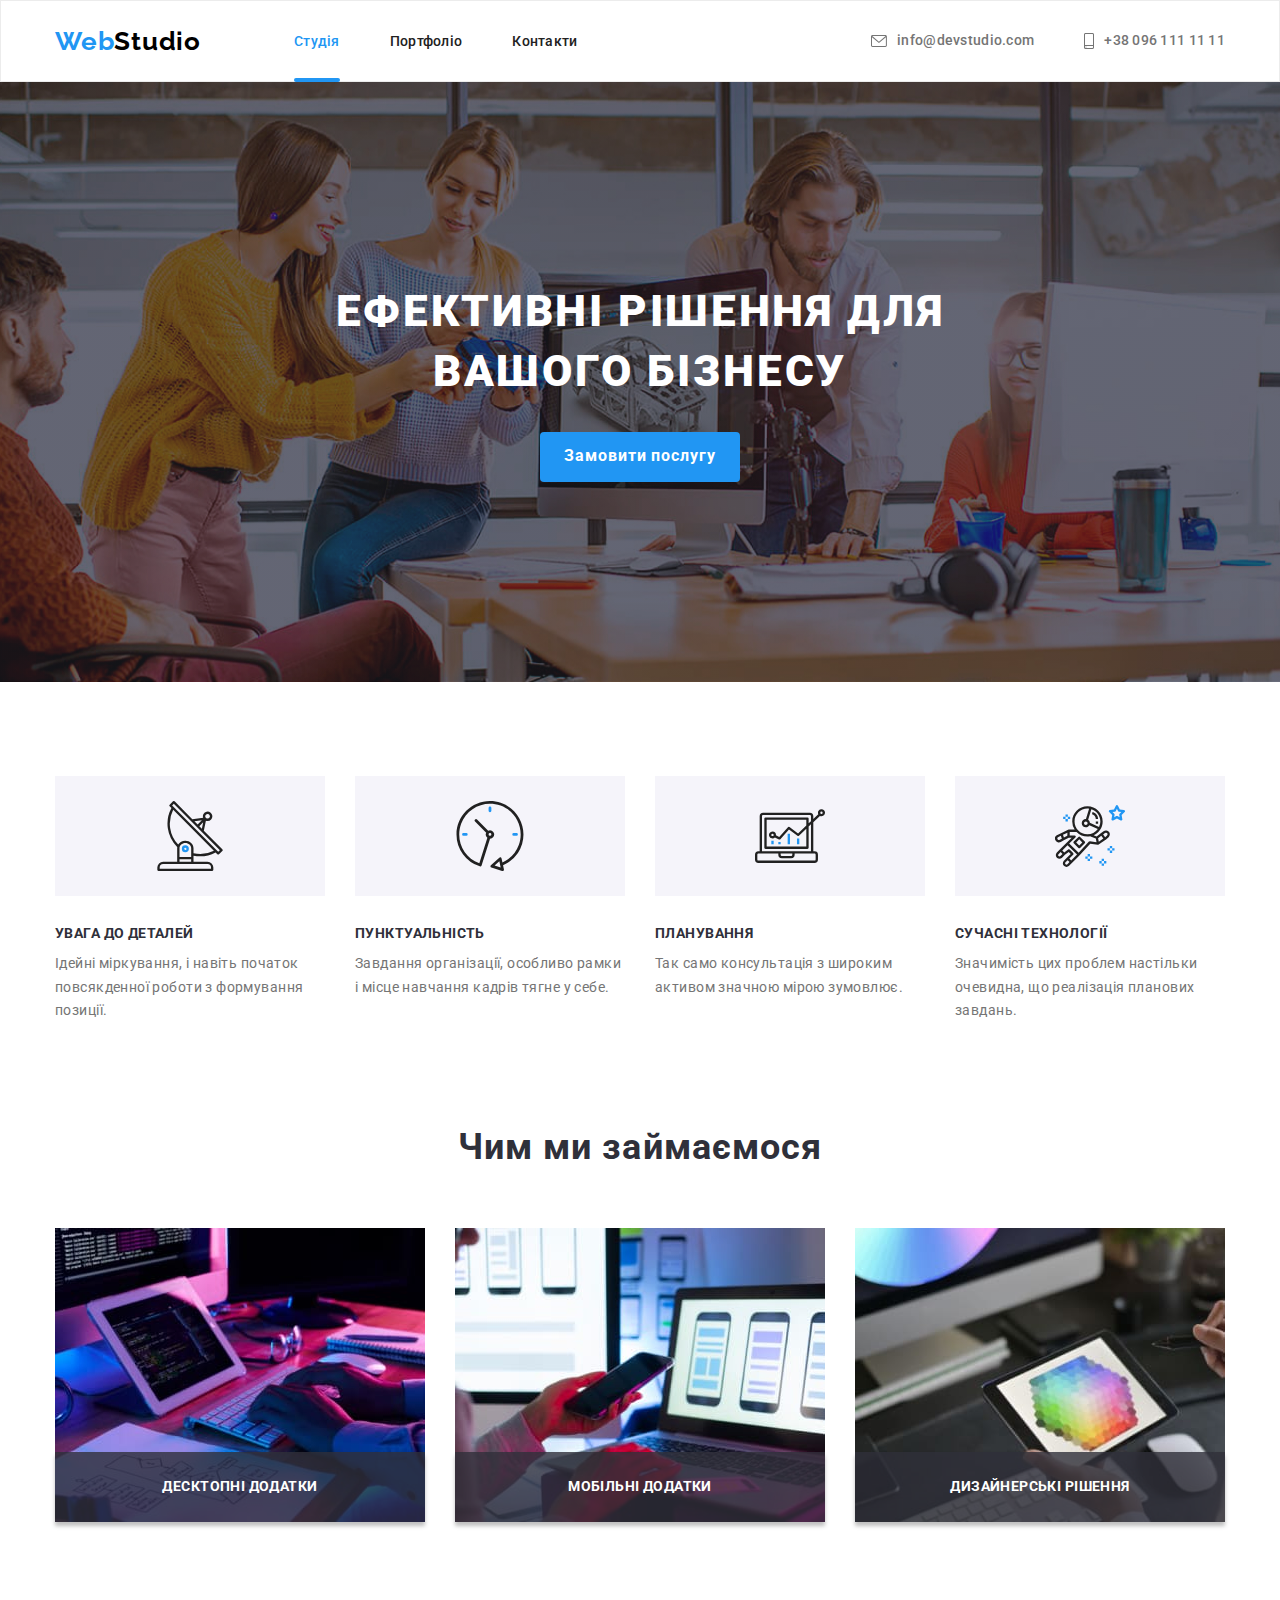
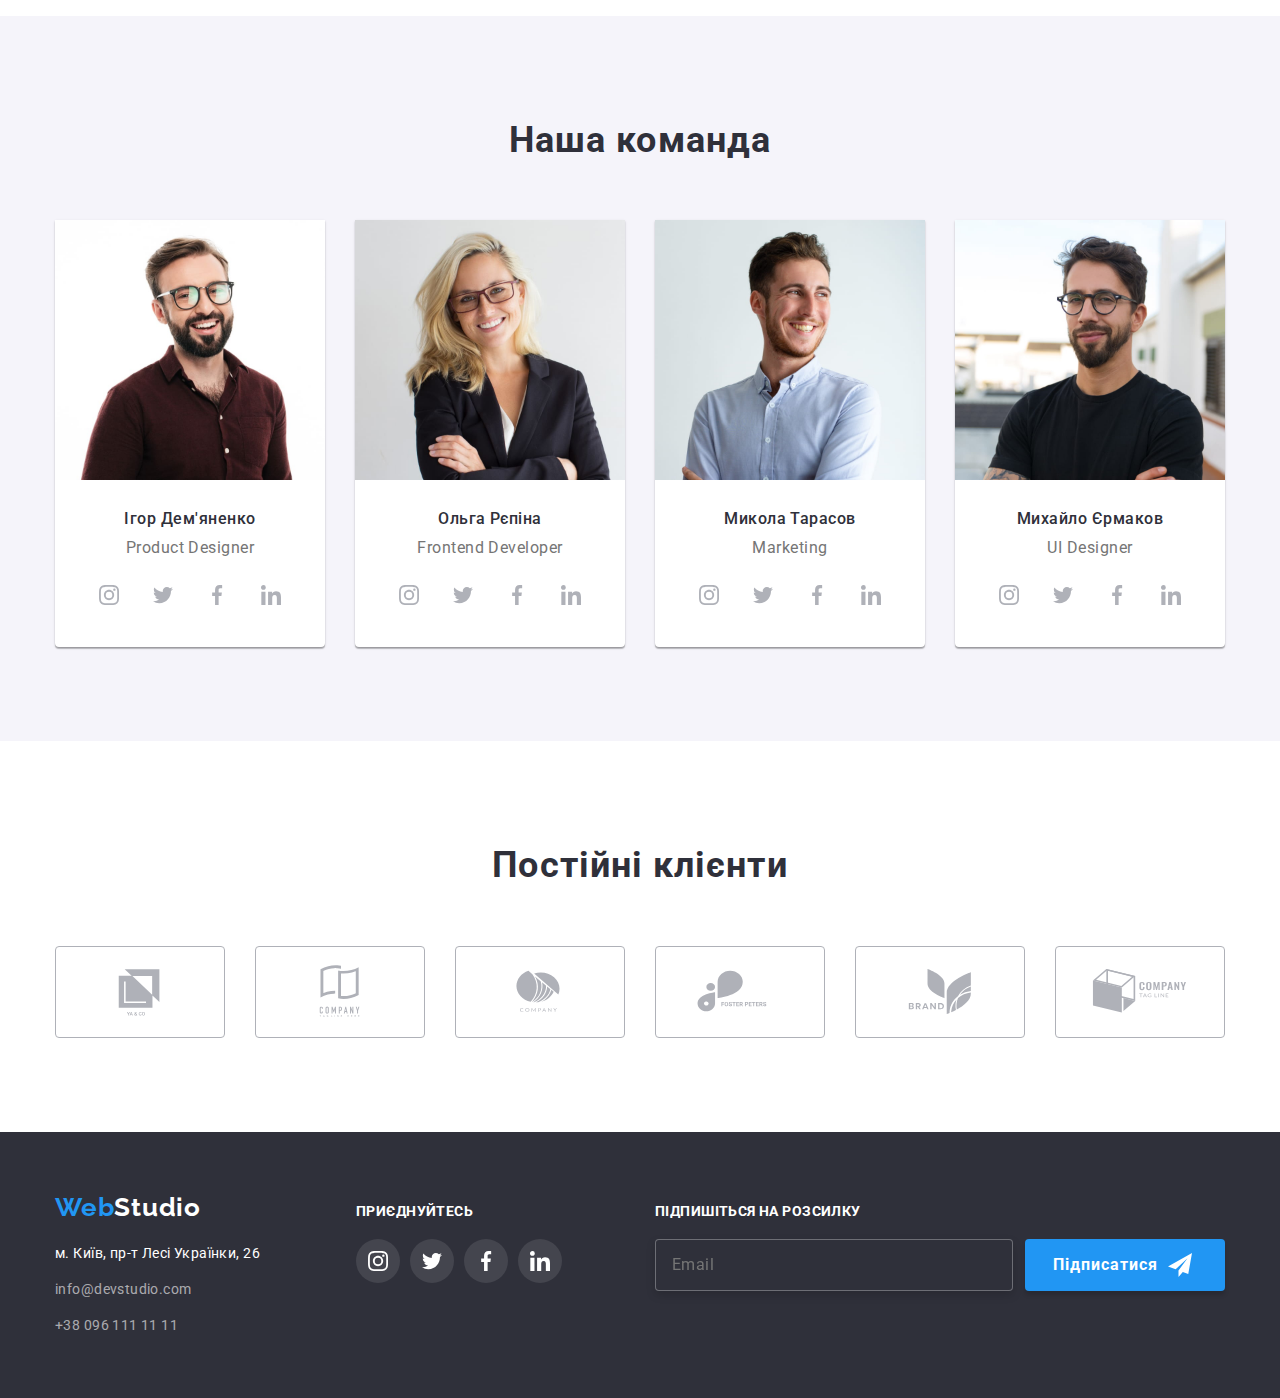
==== index.html @ 13db8cbc "Initial commit" ====
<!DOCTYPE html>
<html lang="uk">
  <head>
    <meta charset="UTF-8" />
    <meta http-equiv="X-UA-Compatible" content="IE=edge" />
    <meta name="viewport" content="width=device-width, initial-scale=1.0" />
    <title>Document</title>
    <!-- Шріфти -->

    <link
      href="https://fonts.googleapis.com/css2?family=Oleo+Script&family=Raleway:wght@700&family=Roboto:wght@400;500;700;900&display=swap"
      rel="stylesheet" />
    <link rel="preconnect" href="https://fonts.googleapis.com" />
    <link rel="preconnect" href="https://fonts.gstatic.com" crossorigin />

    <!-- Нормалізатор -->
    <link
      rel="stylesheet"
      href="https://cdnjs.cloudflare.com/ajax/libs/modern-normalize/1.1.0/modern-normalize.css" />
    <!-- Стилі CSS -->

    <link rel="stylesheet" href="./css/styles.css" />
  </head>
  <body>
    <!-- Шапка -->

    <header class="page-header">
      <!-- Навигація -->

      <div class="container">
        <div class="nav-contact">
          <nav class="site-nav">
            <a href="./index.html" class="logo">
              <span class="logo-accent">Web</span>Studio
            </a>
            <ul class="nav-links list">
              <li class="navi-links">
                <a href="./index.html" class="links current">Студія</a>
              </li>
              <li class="navi-links">
                <a href="portfolio.html" class="links">Портфоліо</a>
              </li>
              <li class="navi-links">
                <a href="./index.html" class="links">Контакти</a>
              </li>
            </ul>
          </nav>

          <!-- Контакти -->
          <ul class="contacts list">
            <li class="contacts-items">
              <a href="mailto:info@devstudio.com" class="contact-links list">
                <svg class="icon-contact" width="16" height="12">
                  <use href="./images/icons.svg#icon-envelope"></use>
                </svg>
                info@devstudio.com
              </a>
            </li>
            <li class="contacts-items">
              <a href="tel:+380961111111" class="contact-links list">
                <svg class="icon-contact" width="10" height="16">
                  <use href="./images/icons.svg#icon-smartphone"></use>
                </svg>
                +38 096 111 11 11
              </a>
            </li>
          </ul>
        </div>
      </div>
    </header>
    <main>
      <!-- Герой -->
      <section class="hero section">
        <div class="bg-image">
          <div class="container">
            <h1 class="hero-title">ЕФЕКТИВНІ РІШЕННЯ ДЛЯ ВАШОГО БІЗНЕСУ</h1>
            <button data-modal-open type="button" class="hero-btn">
              Замовити послугу
            </button>
          </div>
        </div>
      </section>
      <!-- Особливості -->
      <section class="section">
        <div class="container">
          <h2 class="visually-hidden">Особливості</h2>
          <ul class="feature list">
            <li class="features-items">
              <div class="features-container">
                <div class="icon">
                  <svg width="70" height="70" class="feature-icons">
                    <use href="./images/icons.svg#icon-antenna"></use>
                  </svg>
                </div>
                <h3 class="features-titles">УВАГА ДО ДЕТАЛЕЙ</h3>
                <p class="features-text">
                  Ідейні міркування, і навіть початок повсякденної роботи з
                  формування позиції.
                </p>
              </div>
            </li>
            <li class="features-items">
              <div class="features-container">
                <div class="icon">
                  <svg width="70" height="70" class="feature-icons">
                    <use href="./images/icons.svg#icon-clock"></use>
                  </svg>
                </div>
                <h3 class="features-titles">ПУНКТУАЛЬНІСТЬ</h3>
                <p class="features-text">
                  Завдання організації, особливо рамки і місце навчання кадрів
                  тягне у себе.
                </p>
              </div>
            </li>
            <li class="features-items">
              <div class="features-container">
                <div class="icon">
                  <svg width="70" height="70" class="feature-icons">
                    <use href="./images/icons.svg#icon-diagram"></use>
                  </svg>
                </div>
                <h3 class="features-titles">ПЛАНУВАННЯ</h3>
                <p class="features-text">
                  Так само консультація з широким активом значною мірою
                  зумовлює.
                </p>
              </div>
            </li>
            <li class="features-items">
              <div class="features-container">
                <div class="icon">
                  <svg width="70" height="70" class="feature-icons">
                    <use href="./images/icons.svg#icon-astronaut"></use>
                  </svg>
                </div>
                <h3 class="features-titles">СУЧАСНІ ТЕХНОЛОГІЇ</h3>
                <p class="features-text">
                  Значимість цих проблем настільки очевидна, що реалізація
                  планових завдань.
                </p>
              </div>
            </li>
          </ul>
        </div>
      </section>
      <!-- Чим займоемось -->
      <section class="about-us section">
        <div class="container">
          <h2 class="section-title">Чим ми займаємося</h2>
          <ul class="about-list list">
            <li>
              <div class="about-img">
                <img
                  src="./images/box1.jpg"
                  alt="Зображення процесу програмування"
                  width="370" />
                <p class="overlay-text">Десктопні додатки</p>
              </div>
            </li>
            <li>
              <div class="about-img">
                <img
                  src="./images/box2.jpg"
                  alt="Зображення процесу дизайну блоків"
                  width="370" />
                <p class="overlay-text">Мобільні додатки</p>
              </div>
            </li>
            <li>
              <div class="about-img">
                <img
                  src="./images/box3.jpg"
                  alt="Зображення процесу вибору кольору"
                  width="370" />
                <div class="overlay-text">
                  <p>Дизайнерські рішення</p>
                </div>
              </div>
            </li>
          </ul>
        </div>
      </section>
      <!-- Наша команда -->
      <section class="team section">
        <div class="container">
          <h2 class="section-title">Наша команда</h2>
          <ul class="team-list list">
            <li class="team-member">
              <img
                src="./images/img1.jpg"
                alt="Дизайнер продукта"
                width="270" />
              <div class="text">
                <h3 class="team-name">Ігор Дем'яненко</h3>
                <p lang="en" class="team-position">Product Designer</p>
                <!-- СОЦІАЛЬНІ МЕРЕЖІ  -->
                <ul class="team-social-list list">
                  <li class="team-social-item">
                    <a href="#" class="team-social-link link">
                      <svg width="20" height="20" class="team-social-icons">
                        <use href="./images/icons.svg#icon-instagram"></use>
                      </svg>
                    </a>
                  </li>
                  <li class="team-social-item">
                    <a href="#" class="team-social-link link">
                      <svg width="20" height="20" class="team-social-icons">
                        <use href="./images/icons.svg#icon-twitter"></use>
                      </svg>
                    </a>
                  </li>
                  <li class="team-social-item">
                    <a href="#" class="team-social-link link">
                      <svg width="20" height="20" class="team-social-icons">
                        <use href="./images/icons.svg#icon-facebook"></use>
                      </svg>
                    </a>
                  </li>
                  <li class="team-social-item">
                    <a href="#" class="team-social-link link">
                      <svg width="20" height="20" class="team-social-icons">
                        <use href="./images/icons.svg#icon-linkedin"></use>
                      </svg>
                    </a>
                  </li>
                </ul>
              </div>
            </li>
            <li class="team-member">
              <img
                src="./images/img2.jpg"
                alt="Фронтенд розробник"
                width="270" />
              <div class="text">
                <h3 class="team-name">Ольга Рєпіна</h3>
                <p lang="en" class="team-position">Frontend Developer</p>
                <ul class="team-social-list list">
                  <li class="team-social-item">
                    <a href="#" class="team-social-link link">
                      <svg width="20" height="20" class="team-social-icons">
                        <use href="./images/icons.svg#icon-instagram"></use>
                      </svg>
                    </a>
                  </li>
                  <li class="team-social-item">
                    <a href="#" class="team-social-link link">
                      <svg width="20" height="20" class="team-social-icons">
                        <use href="./images/icons.svg#icon-twitter"></use>
                      </svg>
                    </a>
                  </li>
                  <li class="team-social-item">
                    <a href="#" class="team-social-link link">
                      <svg width="20" height="20" class="team-social-icons">
                        <use href="./images/icons.svg#icon-facebook"></use>
                      </svg>
                    </a>
                  </li>
                  <li class="team-social-item">
                    <a href="#" class="team-social-link link">
                      <svg width="20" height="20" class="team-social-icons">
                        <use href="./images/icons.svg#icon-linkedin"></use>
                      </svg>
                    </a>
                  </li>
                </ul>
              </div>
            </li>
            <li class="team-member">
              <img src="./images/img3.jpg" alt="Маркетолог" width="270" />
              <div class="text">
                <h3 class="team-name">Микола Тарасов</h3>
                <p lang="en" class="team-position">Marketing</p>
                <ul class="team-social-list list">
                  <li class="team-social-item">
                    <a href="#" class="team-social-link link">
                      <svg width="20" height="20" class="team-social-icons">
                        <use href="./images/icons.svg#icon-instagram"></use>
                      </svg>
                    </a>
                  </li>
                  <li class="team-social-item">
                    <a href="#" class="team-social-link link">
                      <svg width="20" height="20" class="team-social-icons">
                        <use href="./images/icons.svg#icon-twitter"></use>
                      </svg>
                    </a>
                  </li>
                  <li class="team-social-item">
                    <a href="#" class="team-social-link link">
                      <svg width="20" height="20" class="team-social-icons">
                        <use href="./images/icons.svg#icon-facebook"></use>
                      </svg>
                    </a>
                  </li>
                  <li class="team-social-item">
                    <a href="#" class="team-social-link link">
                      <svg width="20" height="20" class="team-social-icons">
                        <use href="./images/icons.svg#icon-linkedin"></use>
                      </svg>
                    </a>
                  </li>
                </ul>
              </div>
            </li>
            <li class="team-member">
              <img
                src="./images/img4.jpg"
                alt="Дизайнер інтерфейсу користувача"
                width="270" />
              <div class="text">
                <h3 class="team-name">Михайло Єрмаков</h3>
                <p lang="en" class="team-position">UI Designer</p>
                <ul class="team-social-list list">
                  <li class="team-social-item">
                    <a href="#" class="team-social-link link">
                      <svg width="20" height="20" class="team-social-icons">
                        <use href="./images/icons.svg#icon-instagram"></use>
                      </svg>
                    </a>
                  </li>
                  <li class="team-social-item">
                    <a href="#" class="team-social-link link">
                      <svg width="20" height="20" class="team-social-icons">
                        <use href="./images/icons.svg#icon-twitter"></use>
                      </svg>
                    </a>
                  </li>
                  <li class="team-social-item">
                    <a href="#" class="team-social-link link">
                      <svg width="20" height="20" class="team-social-icons">
                        <use href="./images/icons.svg#icon-facebook"></use>
                      </svg>
                    </a>
                  </li>
                  <li class="team-social-item">
                    <a href="#" class="team-social-link link">
                      <svg width="20" height="20" class="team-social-icons">
                        <use href="./images/icons.svg#icon-linkedin"></use>
                      </svg>
                    </a>
                  </li>
                </ul>
              </div>
            </li>
          </ul>
        </div>
      </section>
      <section class="customers section">
        <div class="container">
          <h2 class="section-title">Постійні клієнти</h2>
          <ul class="customer-list list">
            <li class="customer-item">
              <a href="#" class="customer-link link">
                <svg width="106" height="60" class="customer-icons">
                  <use href="./images/icons.svg#icon-logo"></use>
                </svg>
              </a>
            </li>
            <li class="customer-item">
              <a href="#" class="customer-link link">
                <svg width="106" height="60" class="customer-icons">
                  <use href="./images/icons.svg#icon-logo-1"></use>
                </svg>
              </a>
            </li>
            <li class="customer-item">
              <a href="#" class="customer-link link">
                <svg width="106" height="60" class="customer-icons">
                  <use href="./images/icons.svg#icon-logo-2"></use>
                </svg>
              </a>
            </li>
            <li class="customer-item">
              <a href="#" class="customer-link link">
                <svg width="170" height="60" class="customer-icons">
                  <use href="./images/icons.svg#icon-logo-3"></use>
                </svg>
              </a>
            </li>
            <li class="customer-item">
              <a href="#" class="customer-link link">
                <svg width="106" height="60" class="customer-icons">
                  <use href="./images/icons.svg#icon-logo-4"></use>
                </svg>
              </a>
            </li>
            <li class="customer-item">
              <a href="#" class="customer-link link">
                <svg width="106" height="60" class="customer-icons">
                  <use href="./images/icons.svg#icon-logo-5"></use>
                </svg>
              </a>
            </li>
          </ul>
        </div>
      </section>
    </main>
    <!-- Адреса -->
    <footer class="footer">
      <div class="container footer-all">
        <div class="footer-logo-address">
          <a href="./index.html" class="footer-logo"
            ><span class="footer-logo-accent">Web</span>Studio</a
          >
          <address class="footer-adr">
            <ul class="footer-contacts list">
              <li class="contact">
                <a href="https://goo.gl/maps/tn2TmSSjCfkxeCu89" class="address"
                  >м. Київ, пр-т Лесі Українки, 26</a
                >
              </li>
              <li class="contact">
                <a href="mailto:info@devstudio.com" class="contact-links"
                  >info@devstudio.com</a
                >
              </li>
              <li class="contact">
                <a href="tel:+380961111111" class="contact-links"
                  >+38 096 111 11 11</a
                >
              </li>
            </ul>
          </address>
        </div>
        <div class="social-links">
          <h2 class="social-title">ПРИЄДНУЙТЕСЬ</h2>
          <ul class="footer-social-list list">
            <li class="footer-social-item">
              <a href="#" class="footer-social-link link">
                <svg width="20" height="20" class="footer-social-icons">
                  <use href="./images/icons.svg#icon-instagram"></use>
                </svg>
              </a>
            </li>
            <li class="footer-social-item">
              <a href="#" class="footer-social-link link">
                <svg width="20" height="20" class="footer-social-icons">
                  <use href="./images/icons.svg#icon-twitter"></use>
                </svg>
              </a>
            </li>
            <li class="footer-social-item">
              <a href="#" class="footer-social-link link">
                <svg width="20" height="20" class="footer-social-icons">
                  <use href="./images/icons.svg#icon-facebook"></use>
                </svg>
              </a>
            </li>
            <li class="footer-social-item">
              <a href="#" class="footer-social-link link">
                <svg width="20" height="20" class="footer-social-icons">
                  <use href="./images/icons.svg#icon-linkedin"></use>
                </svg>
              </a>
            </li>
          </ul>
        </div>
        <!-- FOOTER-FORM -->
        <div class="footer-form">
          <form class="form-field" name="subscription-form">
            <div class="form">
              <label for="email" class="label">Підпишіться на розсилку</label>
              <div class="input-and-btn">
                <input
                  class="form-input"
                  type="email"
                  id="email"
                  placeholder="Email" />
                <button type="submit" class="subscribe-btn">
                  Підписатися
                  <svg width="24" height="24" class="icon-send">
                    <use href="./images/icons.svg#icon-send"></use>
                  </svg>
                </button>
              </div>
            </div>
          </form>
        </div>
      </div>
    </footer>
    <div class="backdrop is-hidden" data-modal>
      <div class="modal">
        <button data-modal-close type="button" class="modal-close">
          <svg width="18" height="18" class="svg-close">
            <use href="./images/icons.svg#icon-close-black-18dp"></use>
          </svg>
        </button>
        <h1 class="modal-title">Залиште свої дані, ми вам передзвонимо</h1>
        <form class="modal-form">
          <div class="modal-items">
            <label class="form-label"
              >Ім'я
              <div class="modal-icon">
                <input class="modal-form-input" type="name" name="name" />
                <svg width="18" height="18" class="svg-form">
                  <use href="./images/icons.svg#icon-person-black"></use>
                </svg>
              </div>
            </label>
          </div>
          <div class="modal-items">
            <label class="form-label"
              >Телефон
              <div class="modal-icon">
                <input class="modal-form-input" type="tel" name="tel" />
                <svg width="18" height="18" class="svg-form">
                  <use href="./images/icons.svg#icon-phone-black"></use>
                </svg>
              </div>
            </label>
          </div>
          <div class="modal-items">
            <label class="form-label"
              >Пошта
              <div class="modal-icon">
                <input class="modal-form-input" type="email" name="email" />
                <svg width="18" height="18" class="svg-form">
                  <use href="./images/icons.svg#icon-email-black"></use>
                </svg>
              </div>
            </label>
          </div>
          <div class="modal-feedback">
            <label for="comment" class="form-label">Коментар</label>
            <textarea
              name="comment"
              id="comment"
              placeholder="Введіть текст"></textarea>
          </div>
          <div class="policy">
            <input
              class="policy-checkbox visually-hidden"
              type="checkbox"
              name="policy"
              value="policy"
              id="policy" />
            <label class="policy-label" for="policy">
              Погоджуюся з розсилкою та приймаю
              <a class="policy-link" href="#">Умови договору</a></label
            >
          </div>
          <button class="modal-send-btn" type="submit">Відправити</button>
        </form>
      </div>
    </div>
    <script src="./js/modal.js"></script>
  </body>
</html>
---- css/styles.css ----
/*________TEXT COLORES________ */

/* primary-text-color #757575 grey + contacts */
/* secondary-text-color #212121 black */
/* third-text-color #FFFFFF white + adress rgba 0.6*/
/* accent-text-color #2196F3 blue */

/* ________BACKGROUND COLORS________ */
/* primary-bg-color #FFFFFF white */
/* secondary-bg-color #2F303A darck grey*/
/* third-bg-color #F5F4FA ash*/
/* forth-bg-color #f5f5f5 */

/* ________START________ */

:root {
  --logo: #000000;
  --btn-hover: #188ce8;
  --primary-text-color: #757575;
  --secondary-text-color: #212121;
  --third-text-color: #ffffff;
  --accent-text-color: #2196f3;
  --primary-bg-color: #ffffff;
  --secondary-bg-color: #2f303a;
  --third-bg-color: #f5f4fa;
  --forth-bg-color: #f5f5f5;
  --icons: #afb1b8;
  --transition1: color 250ms cubic-bezier(0.4, 0, 0.2, 1);
  --transition2: background-color 250ms cubic-bezier(0.4, 0, 0.2, 1);
}
p,
h1,
h2,
h3,
h4,
h5,
h6 {
  margin: 0px;
}

ul {
  margin: 0px;
  padding-left: 0px;
}

body {
  font-family: "Roboto", sans-serif;
  background-color: var(--primary-bg-color);
  color: var(--secondary-bg-color);
  font-size: 14px;
}

.section {
  padding: 94px 0px;
}
.section:last-child {
  padding: 94px 0px;
}

.container {
  width: 1200px;
  padding: 0 15px;
  margin: 0 auto;
  /* background: teal;
  border: 1px solid red; */
}

/*________UTILITIES CLASSES________ */

.list {
  list-style: none;
  text-decoration: none;
  padding: 0px;
  margin: 0px;
}

img {
  display: block;
  max-width: 100%;
  height: auto;
}

h1,
h2,
h3,
h4,
h5,
h6,
p {
  margin: 0px;
}
ul,
ol {
  padding-left: 0px;
  margin: 0px;
}
/* ________ШАПКА________*/

.page-header {
  border: 1px solid #ececec;
}

.nav-contact {
  display: flex;
}
/*________НАВІГАЦІЯ________*/

.site-nav {
  display: flex;
  align-items: center;
  margin-right: auto;
}

.logo {
  margin-right: 93px;
  text-decoration: none;
  font-family: "Raleway";
  font-weight: 700;
  font-size: 26px;
  line-height: 1.19;
  letter-spacing: 0.03em;
  color: var(--logo);
}
.logo-accent {
  font-family: "Raleway" sans-serif;
  font-weight: 700;
  font-size: 26px;
  line-height: 1.19;
  letter-spacing: 0.03em;
  color: var(--accent-text-color);
}

.nav-links .links {
  text-decoration: none;
  font-weight: 500;
  line-height: 1.14;
  letter-spacing: 0.02em;
  color: var(--secondary-text-color);
  transition-property: color;
  transition-duration: 250ms;
  transition-timing-function: cubic-bezier(0.4, 0, 0.2, 1);
}
.nav-links {
  display: flex;
  align-items: center;
  gap: 50px;
}
.nav-links .links:hover,
.nav-links .links:focus {
  color: var(--accent-text-color);
}

.nav-links:last-child {
  margin-right: auto;
}
.nav-links .current {
  color: var(--accent-text-color);
}
.links {
  display: inline-block;
  position: relative;
  opacity: 1;
}
.links::after {
  content: "";
  position: absolute;

  left: 0px;
  bottom: -33px;
  width: 100%;
  height: 4px;
  border-radius: 2px;
  background-color: var(--accent-text-color);
  opacity: 0;
  transition: opacity 250ms;
}

.links:hover::after,
.links:focus::after {
  content: "";
  position: absolute;

  left: 0px;
  bottom: -33px;
  width: 100%;
  height: 4px;
  border-radius: 2px;
  background-color: var(--accent-text-color);
  opacity: 1;
}

.current::after {
  content: "";
  position: absolute;

  left: 0px;
  bottom: -33px;
  width: 100%;
  height: 4px;
  border-radius: 2px;
  background-color: var(--accent-text-color);
  opacity: 1;
}
/* ________КОНТАКТИ________*/

.contacts .contact-links {
  color: var(--primary-text-color);
  font-weight: 500;
  line-height: 1.14;
  letter-spacing: 0.02em;
}

.contact-links {
  display: flex;
  align-items: center;
  transition-property: color;
  transition-duration: 250ms;
  transition-timing-function: cubic-bezier(0.4, 0, 0.2, 1);
}

.icon-contact {
  margin-right: 10px;
  fill: currentColor;
  transition-property: fill;
  transition-duration: 250ms;
  transition-timing-function: cubic-bezier(0.4, 0, 0.2, 1);
}
.contacts .contact-links:hover {
  color: var(--accent-text-color);
}
.contact-links:hover .icon-contact {
  fill: var(--accent-text-color);
}
.contacts {
  display: flex;
  align-items: center;
}

.contacts-items {
  padding: 32px 0;
  margin-right: 50px;
}

.contacts-items:last-child {
  margin-right: 0px;
}

/* ________ГЕРОЙ________*/

.hero {
  padding-top: 200px;
  padding-bottom: 200px;
  margin: 0 auto;
  text-align: center;
  background-color: var(--secondary-bg-color);
  background-image: linear-gradient(
      rgba(47, 48, 58, 0.4),
      rgba(47, 48, 58, 0.4)
    ),
    url(../images/hero-img.jpg);
  background-repeat: no-repeat;
  background-size: cover;
  background-position: center;
  max-width: 1600px;
}

.hero-title {
  margin-bottom: 30px;
  margin-left: auto;
  margin-right: auto;
  width: 696px;
  white-space: normal;
  font-weight: 900;
  font-size: 44px;
  line-height: 1.36;
  text-align: center;
  letter-spacing: 0.06em;
  text-transform: uppercase;

  color: var(--third-text-color);
}
.hero-btn {
  border-radius: 4px;
  padding: 10px 24px;
  display: inline-block;
  min-width: 200px;
  min-height: 50px;
  text-align: center;

  background-color: var(--accent-text-color);
  color: var(--third-text-color);
  font-family: inherit;
  font-weight: 700;
  font-size: 16px;
  letter-spacing: 0.06em;
  border: none;
  cursor: pointer;

  transition-property: background-color;
  transition-duration: 250ms;
  transition-timing-function: cubic-bezier(0.4, 0, 0.2, 1);
}
.hero-btn:hover,
.hero-btn:focus {
  background-color: var(--btn-hover);
}

/* ________ОСОБЛИВОСТІ________*/

.feature {
  display: flex;
}

.features-items {
  margin-right: 30px;
  width: 270px;
}
.features-items:last-child {
  margin-right: 0px;
}
.features-container {
}
.icon {
  display: flex;
  justify-content: center;
  align-items: center;
  padding: 25px 100px;
  background-color: var(--third-bg-color);
  margin-bottom: 30px;
}
.feature-icons {
}

.features-titles {
  margin-bottom: 10px;
  font-size: 14px;
  line-height: 1.14;
  letter-spacing: 0.03em;
  text-transform: uppercase;
}
.features-text {
  line-height: 1.71;
  letter-spacing: 0.03em;
  color: var(--primary-text-color);
}

/* ________ЧИМ ЗАЙМАЄМОСЬ________*/

.about-us {
  padding-top: 0px;
}
.about-list {
  display: flex;
  gap: 30px;
}
.about-img {
  position: relative;
  width: 370px;
}

.overlay-text {
  position: absolute;
  bottom: 0;
  left: 0;
  width: 100%;
  padding-top: 27px;
  padding-bottom: 27px;
  background: rgba(47, 48, 58, 0.8);
  box-shadow: 0px 4px 4px rgba(0, 0, 0, 0.25);

  font-weight: 700;
  font-size: 14px;
  line-height: 1.14;
  text-align: center;
  letter-spacing: 0.03em;
  text-transform: uppercase;
  color: var(--third-text-color);
}

/* title */
.section-title {
  margin-bottom: 50px;
  font-size: 36px;
  line-height: 1.67;
  text-align: center;
  letter-spacing: 0.03em;
}

/* ________НАША КОМАНДА________*/

.team {
  background-color: var(--third-bg-color);
}

.team-list {
  display: flex;
  gap: 30px;
}
.team-member {
  text-align: center;
  background-color: var(--primary-bg-color);
  box-shadow: 0px 1px 3px rgba(0, 0, 0, 0.12), 0px 1px 1px rgba(0, 0, 0, 0.14),
    0px 2px 1px rgba(0, 0, 0, 0.2);
  border-radius: 0px 0px 4px 4px;
}

.text {
  padding: 30px 0;
}

.team-name {
  margin-bottom: 10px;
  font-weight: 500;
  font-size: 16px;
  line-height: 1.18;
  letter-spacing: 0.03em;
}

.team-position {
  font-size: 16px;
  line-height: 1.18;
  letter-spacing: 0.03em;
  margin-bottom: 16px;

  color: var(--primary-text-color);
}
/* ______СОЦІАЛЬНІ МЕРЕЖІ______ */
.team-social-list {
  display: flex;
  justify-content: center;
  align-items: center;
}

.team-social-item {
  width: 44px;
  height: 44px;
}
.team-social-item:not(:last-child) {
  margin-right: 10px;
}

.team-social-link {
  width: 100%;
  height: 100%;
  display: flex;
  background-color: var(--primary-bg-color);
  border-radius: 50%;
  justify-content: center;
  align-items: center;
  transition-property: background-color;
  transition-duration: 250ms;
  transition-timing-function: cubic-bezier(0.4, 0, 0.2, 1);
}

.team-social-link:hover .team-social-icons,
.team-social-link:focus .team-social-icons {
  fill: var(--third-text-color);
}
.team-social-link:hover,
.team-social-link:focus {
  background-color: var(--accent-text-color);
}
.team-social-icons {
  fill: var(--icons);
  transition-property: fill;
  transition-duration: 250ms;
  transition-timing-function: cubic-bezier(0.4, 0, 0.2, 1);
}

/*________ПОСТІЙНІ КЛІЄНТИ________*/

.customer-list {
  display: flex;
  justify-content: center;
  align-items: center;
}

.customer-item {
  width: 170px;
  height: 92px;
}

.customer-item:not(:last-child) {
  margin-right: 30px;
}

.customer-link {
  width: 100%;
  height: 100%;
  display: flex;
  justify-content: center;
  align-items: center;
  border: 1px solid #afb1b8;
  border-radius: 4px;
  transition-property: border-color;
  transition-duration: 250ms;
  transition-timing-function: cubic-bezier(0.4, 0, 0.2, 1);
}

.customer-link:hover .customer-icons,
.customer-link:focus .customer-icons {
  fill: var(--accent-text-color);
}
.customer-link:hover,
.customer-link:focus {
  border-color: var(--accent-text-color);
}

.customer-icons {
  fill: var(--icons);
  transition-property: fill;
  transition-duration: 250ms;
  transition-timing-function: cubic-bezier(0.4, 0, 0.2, 1);
}

/*________АДРЕСА________*/

.footer {
  padding: 60px 0;
  background-color: var(--secondary-bg-color);
}
.footer-logo {
  display: inline-block;
  margin-bottom: 20px;
  text-decoration: none;
  font-family: "Raleway";
  font-weight: 700;
  font-size: 26px;
  line-height: 1.19;
  letter-spacing: 0.03em;
  color: var(--third-text-color);
}
.footer-logo-accent {
  font-family: "Raleway";
  font-weight: 700;
  font-size: 26px;
  line-height: 1.19;
  letter-spacing: 0.03em;
  color: var(--accent-text-color);
}
.footer-adr {
  font-style: normal;
}
.footer-contacts {
  margin-bottom: 12px;
}
.footer-contacts:last-child {
  margin-bottom: 0;
}
.address {
  display: block;
  text-decoration: none;
  font-size: 14px;
  line-height: 1.71;
  letter-spacing: 0.03em;
  color: var(--third-text-color);
}
.contact {
  display: block;
  margin-bottom: 12px;
}

.contact:last-child {
  margin-bottom: 0;
}

.contact-links {
  line-height: 1.71;
  letter-spacing: 0.03em;
  color: rgba(255, 255, 255, 0.6);
  text-decoration: none;
}
.contact-links:hover,
.contact-links:focus {
  color: var(--accent-text-color);
}
.contact-links {
  display: flex;
}

/* ---DIVS---- */
.footer-all {
  display: flex;
  align-items: baseline;
}
.footer-logo-address {
  min-width: 231px;
  margin-right: 70px;
}

.social-links {
  margin-right: 93px;
}

.social-title {
  font-family: "Roboto";
  font-style: normal;
  font-weight: 700;
  font-size: 14px;
  line-height: 1.14;
  letter-spacing: 0.03em;
  text-transform: uppercase;
  margin-bottom: 20px;
  color: var(--third-text-color);
}

.footer-social-list {
  display: flex;
  justify-content: center;
  align-items: center;
}

.footer-social-item {
  width: 44px;
  height: 44px;
}
.footer-social-item:not(:last-child) {
  margin-right: 10px;
}

.footer-social-link {
  width: 100%;
  height: 100%;
  display: flex;
  justify-content: center;
  align-items: center;
  background-color: #ffffff1a;
  border-radius: 50%;
  transition-property: background-color;
  transition-duration: 250ms;
  transition-timing-function: cubic-bezier(0.4, 0, 0.2, 1);
}

.footer-social-link:hover .footer-social-icons,
.footer-social-link:focus .footer-social-icons {
  fill: var(--third-text-color);
}
.footer-social-link:hover,
.footer-social-link:focus {
  background-color: var(--accent-text-color);
}
.footer-social-icons {
  fill: var(--third-text-color);
  transition-property: fill;
  transition-duration: 250ms;
  transition-timing-function: cubic-bezier(0.4, 0, 0.2, 1);
}
/*________ФІЛЬТР________*/

.filtr {
  justify-content: center;
  display: flex;
  gap: 8px;
  margin-bottom: 50px;
}
.filtr-btn {
  padding: 6px 22px;
  border-radius: 4px;

  font-family: inherit;
  font-weight: 500;
  font-size: 16px;
  line-height: 1.62;
  letter-spacing: 0.03em;
  color: var(--secondary-text-color);
  border: transparent;
  cursor: pointer;

  transition-property: color, background-color, box-shadow;
  transition-duration: 250ms;
  transition-timing-function: cubic-bezier(0.4, 0, 0.2, 1);
}
.filtr-btn:hover,
.filtr-btn:focus {
  background-color: var(--accent-text-color);
  color: var(--third-text-color);
  box-shadow: 0px 3px 1px rgba(0, 0, 0, 0.1), 0px 1px 2px rgba(0, 0, 0, 0.08),
    0px 2px 2px rgba(0, 0, 0, 0.12);
}

/*________СПИСОК САЙТІВ ФІЛЬТР________*/

.list-items {
  display: flex;
  flex-wrap: wrap;
  gap: 30px;
}

.website-item {
  max-width: 370px;
  width: calc((100%-60px) / 3);
  background: #ffffff;
  border: 1px solid #eeeeee;
}

.website-item:hover .overlay-filtr-text {
  transform: translateY(0);
}
.link-hover {
  display: inline-block;

  transition-property: box-shadow;
  transition-duration: 250ms;
  transition-timing-function: cubic-bezier(0.4, 0, 0.2, 1);
}
.link-hover:hover {
  box-shadow: 0px 1px 1px rgba(0, 0, 0, 0.12), 0px 4px 4px rgba(0, 0, 0, 0.06),
    1px 4px 6px rgba(0, 0, 0, 0.16);
}

.overlay-filtr {
  position: relative;
  overflow: hidden;
}
.overlay-filtr-text {
  position: absolute;
  padding: 63px 24px;
  height: 100%;
  top: 0;
  font-family: "Roboto";
  font-style: normal;
  font-weight: 400;
  font-size: 18px;
  line-height: 1.56;
  letter-spacing: 0.03em;

  color: var(--third-text-color);
  background-color: #2196f3e5;
  transform: translateY(100%);

  transition-property: transform;
  transition-duration: 250ms;
  transition-timing-function: cubic-bezier(0.4, 0, 0.2, 1);
}

.website-text {
  padding: 20px 24px;
}

.link {
  text-decoration: none;
}

/* items-title */
.project-title {
  margin-bottom: 4px;

  font-size: 18px;
  line-height: 2;
  letter-spacing: 0.06em;
  color: var(--secondary-text-color);
}
/* items-text */
.project-text {
  font-size: 16px;
  line-height: 1.9;
  letter-spacing: 0.03em;
  color: var(--primary-text-color);
}

.visually-hidden {
  position: absolute;
  width: 1px;
  height: 1px;
  margin: -1px;
  border: 0;
  padding: 0;

  white-space: nowrap;
  clip-path: inset(100%);
  clip: rect(0 0 0 0);
  overflow: hidden;
}
/* _________MODAL________ */
.backdrop {
  position: fixed;
  top: 50%;
  left: 50%;
  transform: translate(-50%, -50%);
  width: 100%;
  height: 100%;
  background: rgba(0, 0, 0, 0.2);
  opacity: 1;
  transition: opacity 300ms linear, visibility 300ms linear;
}

.modal {
  position: absolute;
  width: 528px;
  height: 581px;
  top: 50%;
  left: 50%;
  padding: 40px;
  transform: translate(-50%, -50%);
  background-color: #ffffff;
  box-shadow: 0px 1px 3px rgba(0, 0, 0, 0.12), 0px 1px 1px rgba(0, 0, 0, 0.14),
    0px 2px 1px rgba(0, 0, 0, 0.2);
  border-radius: 4px;
  opacity: 1;
  transition: transform 700ms linear;
}

.backdrop.is-hidden .modal {
  visibility: hidden;
  opacity: 0;
  pointer-events: none;
  transform: translate(-50%, -50%);
}
.modal-close {
  position: absolute;
  top: 8px;
  right: 8px;
  width: 30px;
  height: 30px;
  display: flex;
  justify-content: center;
  align-items: center;
  background-color: transparent;
  background: #ffffff;
  border: 1px solid rgba(0, 0, 0, 0.1);
  border-radius: 50%;
  cursor: pointer;
  transition: box-shadow 250ms cubic-bezier(0.4, 0, 0.2, 1);
}
.svg-close {
  transition: fill 250ms cubic-bezier(0.4, 0, 0.2, 1);
}
.modal-close:focus .svg-close,
.modal-close:hover .svg-close {
  fill: var(--accent-text-color);
}
.is-hidden {
  visibility: hidden;
  opacity: 0;
  pointer-events: none;
}

.modal-title {
  margin-bottom: 12px;
  font-weight: 700;
  font-size: 20px;
  line-height: 23px;
  text-align: center;
  letter-spacing: 0.03em;

  color: #212121;
}
.modal-form {
}

.modal-items {
  margin-bottom: 10px;
}
.form-label {
  display: flex;
  flex-direction: column;
  font-weight: 400;
  font-size: 12px;
  line-height: 14px;
  letter-spacing: 0.01em;

  color: #757575;
}
.modal-icon {
  position: relative;
}
.modal-form-input {
  width: 100%;
  height: 40px;
  padding-top: 12px;
  padding-bottom: 12px;
  padding-left: 42px;
  margin-top: 4px;
  border: 1px solid rgba(33, 33, 33, 0.2);
  border-radius: 4px;
  cursor: pointer;
  transition: border-color 250ms cubic-bezier(0.4, 0, 0.2, 1);
}

.modal-form-input:focus,
.modal-form-input:hover {
  border-color: var(--accent-text-color);
  outline: transparent;
}
.modal-form-input:focus + .svg-form,
.modal-form-input:hover + .svg-form {
  fill: var(--accent-text-color);
}
.svg-form {
  position: absolute;
  top: 50%;
  left: 12px;
  transform: translateY(-50%);
  transition: fill 250ms cubic-bezier(0.4, 0, 0.2, 1);
}

.modal-feedback {
  display: flex;
  flex-direction: column;
  width: 100%;
  margin-bottom: 20px;
}

textarea {
  resize: none;
  min-height: 120px;
  margin-top: 4px;
  padding: 12px 16px;
  border: 1px solid rgba(33, 33, 33, 0.2);
  border-radius: 4px;
  transition: border-color 250ms cubic-bezier(0.4, 0, 0.2, 1);
}
textarea:focus,
textarea:hover {
  border-color: var(--accent-text-color);
  outline: transparent;
}
.policy {
  display: flex;
  justify-content: center;
  align-items: center;
  margin-bottom: 30px;
}
.policy-checkbox:checked + label::before {
  border: none;
  background-image: url(../images/vector.svg);
  background-color: var(--accent-text-color);
  background-repeat: no-repeat;
  background-position: center;
  background-size: contain;
}

.policy-label {
  display: flex;
  align-items: center;
}
.policy-label::before {
  content: "";
  width: 16px;
  height: 15px;
  margin-right: 7px;
  border: 2px solid;
  border-color: black;
  border-radius: 2px;
}

label a {
  margin-left: 4px;
}
.policy-link {
  font-weight: 400;
  font-size: 14px;
  line-height: 1.71;
  letter-spacing: 0.03em;

  color: var(--accent-text-color);
}

.modal-send-btn {
  display: block;
  min-width: 200px;
  min-height: 50px;
  margin-left: auto;
  margin-right: auto;
  text-align: center;
  border-radius: 4px;
  padding: 10px 24px;

  background-color: var(--accent-text-color);
  color: var(--third-text-color);
  font-family: inherit;
  font-weight: 700;
  font-size: 16px;
  letter-spacing: 0.06em;
  border: none;
  cursor: pointer;

  transition-property: background-color;
  transition-duration: 250ms;
  transition-timing-function: cubic-bezier(0.4, 0, 0.2, 1);
}
.modal-send-btn:hover,
.modal-send-btn:focus {
  background-color: var(--btn-hover);
}
/* ________FOOTER_FORM______HW 6 */

.footer-form {
}
.form-field {
  display: flex;
}
.form-field input {
  margin-right: 12px;
  padding: 15px 16px;
}
.form {
  display: flex;
  flex-direction: column;
}
.label {
  margin-bottom: 20px;

  font-family: "Roboto";
  font-style: normal;
  font-weight: 700;
  font-size: 14px;
  line-height: 1.14;
  letter-spacing: 0.03em;
  text-transform: uppercase;

  color: #ffffff;
}
.input-and-btn {
  display: flex;
}
.form-input {
  min-width: 358px;

  font-weight: 400;
  font-size: 16px;
  line-height: 20px;
  letter-spacing: 0.03em;

  color: rgba(255, 255, 255, 0.6);
  background-color: var(--secondary-bg-color);
  border: 1px solid rgba(255, 255, 255, 0.3);
  filter: drop-shadow(0px 4px 4px rgba(0, 0, 0, 0.15));
  border-radius: 4px;
}
.subscribe-btn {
  display: flex;
  flex-direction: row;
  width: 200px;
  font-weight: 700;
  font-size: 16px;
  line-height: 30px;
  padding: 10px 28px;
  align-items: center;
  text-align: center;
  letter-spacing: 0.06em;

  color: #ffffff;
  background: #2196f3;
  box-shadow: 0px 4px 4px rgba(0, 0, 0, 0.15);
  border-radius: 4px;
  border: var(--accent-text-color);
  cursor: pointer;
  transition: background-color 250ms cubic-bezier(0.4, 0, 0.2, 1);
}

.subscribe-btn:hover,
.subscribe-btn:focus {
  background-color: var(--btn-hover);
}

.icon-send {
  display: flex;
  align-items: center;
  margin-left: 10px;
}
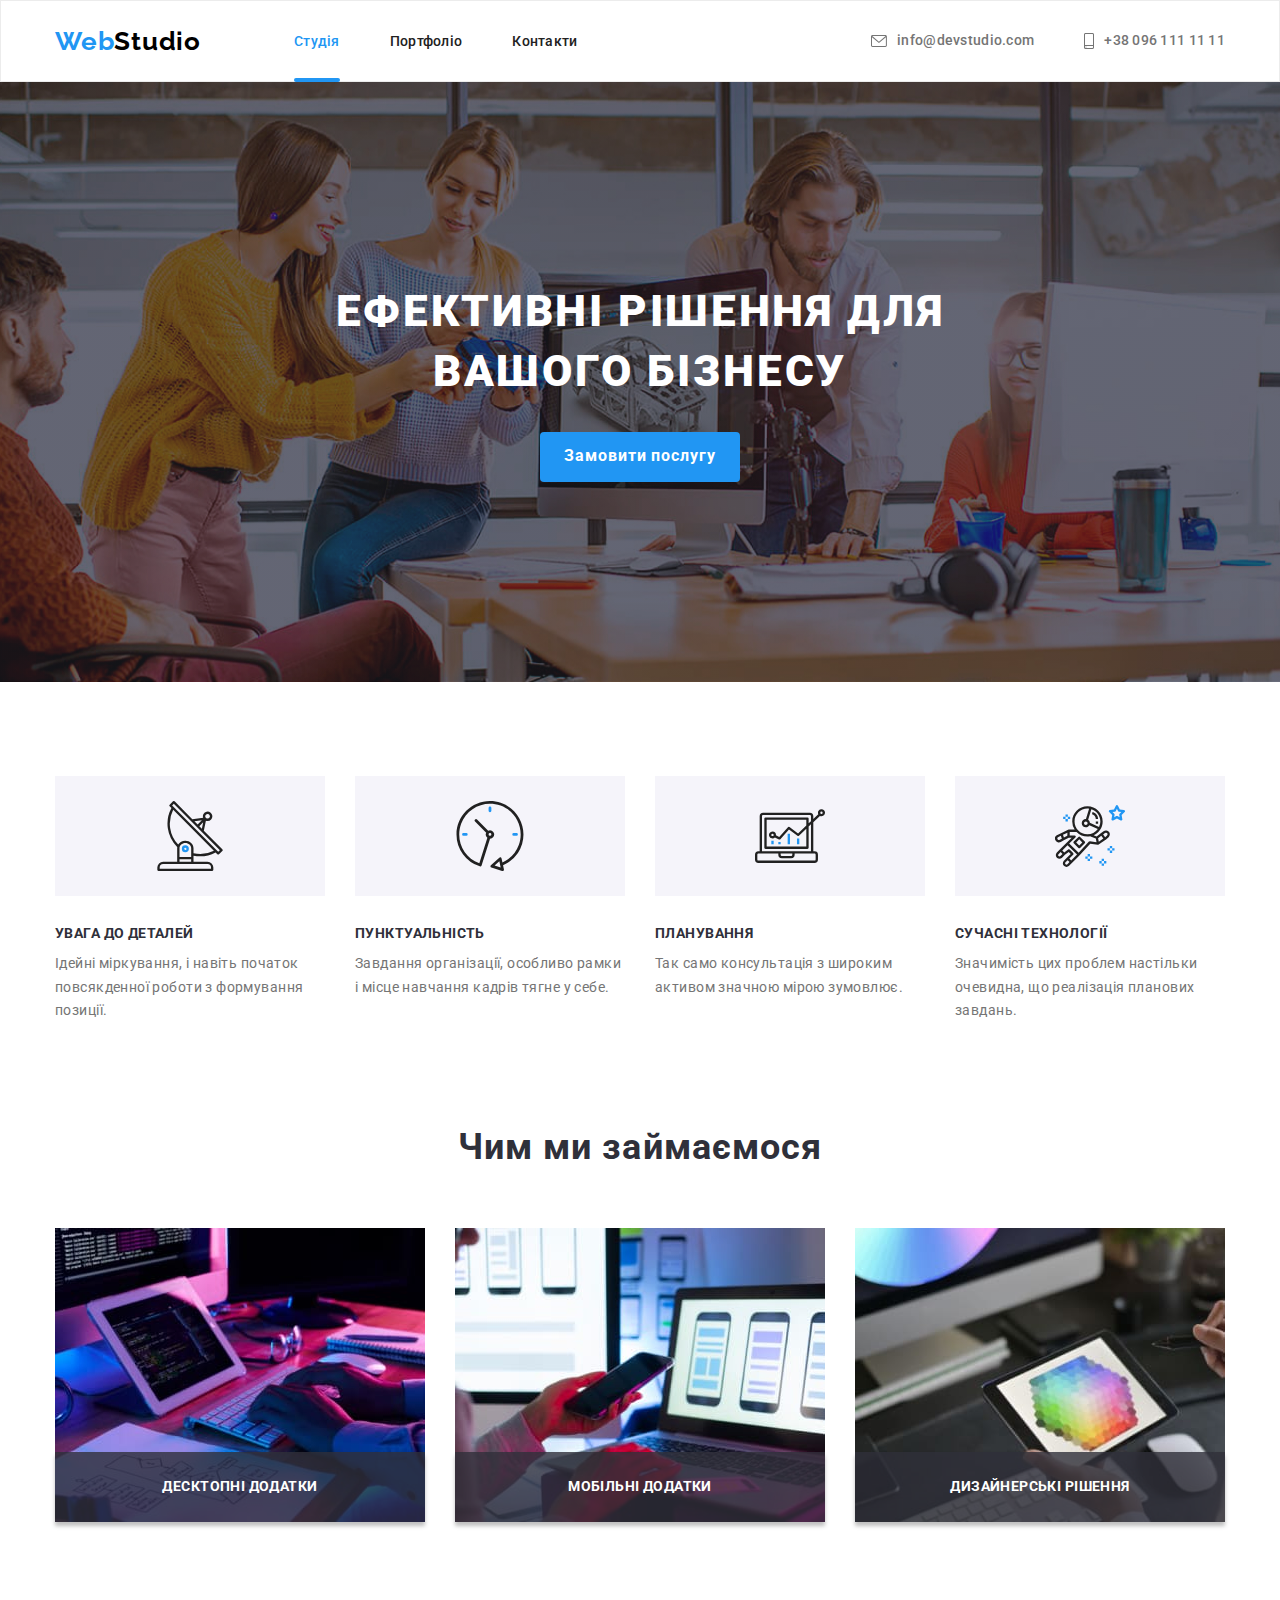
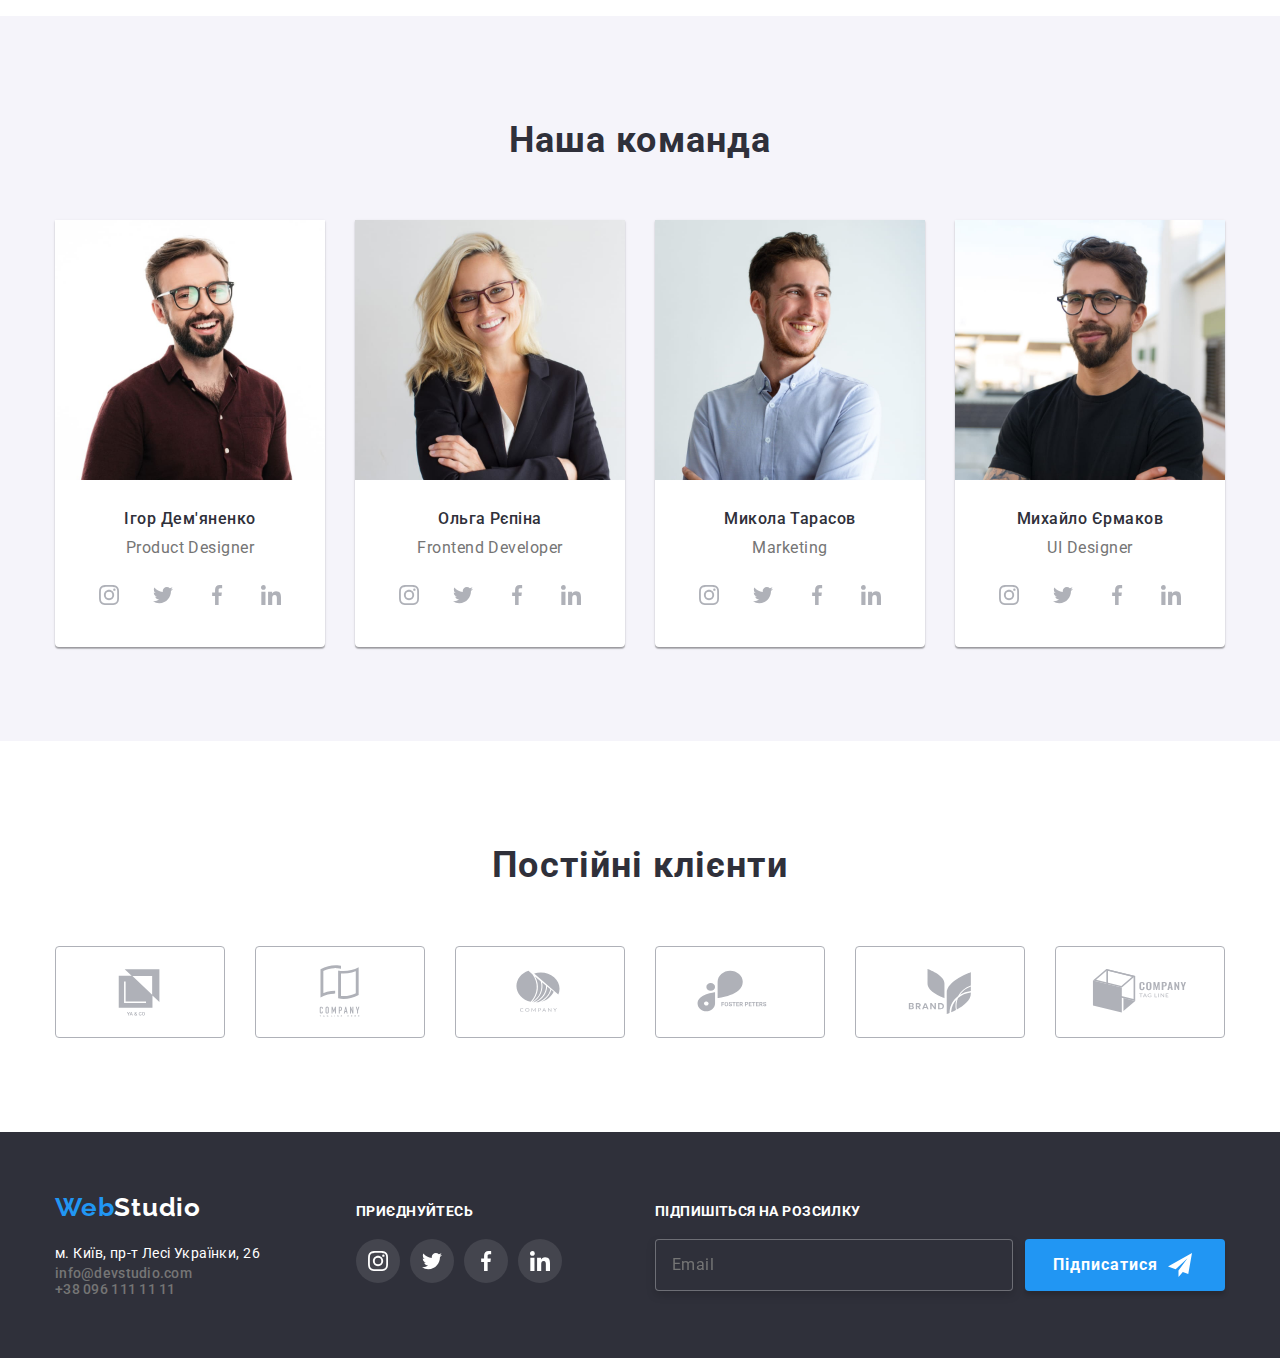
==== commit a017a487: "add corrections to refactored navigation" ====
--- a/index.html
+++ b/index.html
@@ -9,17 +9,20 @@
 
     <link
       href="https://fonts.googleapis.com/css2?family=Oleo+Script&family=Raleway:wght@700&family=Roboto:wght@400;500;700;900&display=swap"
-      rel="stylesheet" />
+      rel="stylesheet"
+    />
     <link rel="preconnect" href="https://fonts.googleapis.com" />
     <link rel="preconnect" href="https://fonts.gstatic.com" crossorigin />
 
     <!-- Нормалізатор -->
     <link
       rel="stylesheet"
-      href="https://cdnjs.cloudflare.com/ajax/libs/modern-normalize/1.1.0/modern-normalize.css" />
+      href="https://cdnjs.cloudflare.com/ajax/libs/modern-normalize/1.1.0/modern-normalize.css"
+    />
     <!-- Стилі CSS -->
 
     <link rel="stylesheet" href="./css/styles.css" />
+    <!-- <link rel="stylesheet" href="./css/main.min.css" /> -->
   </head>
   <body>
     <!-- Шапка -->
@@ -28,37 +31,40 @@
       <!-- Навигація -->
 
       <div class="container">
-        <div class="nav-contact">
-          <nav class="site-nav">
+        <div class="navigation-contact">
+          <nav class="navigation">
             <a href="./index.html" class="logo">
-              <span class="logo-accent">Web</span>Studio
+              <span class="logo__accent">Web</span>Studio
             </a>
-            <ul class="nav-links list">
-              <li class="navi-links">
-                <a href="./index.html" class="links current">Студія</a>
+
+            <ul class="navigation-list list">
+              <li class="navigation__item">
+                <a href="./index.html" class="navigation__link current"
+                  >Студія</a
+                >
               </li>
-              <li class="navi-links">
-                <a href="portfolio.html" class="links">Портфоліо</a>
+              <li class="navigation__item">
+                <a href="portfolio.html" class="navigation__link">Портфоліо</a>
               </li>
-              <li class="navi-links">
-                <a href="./index.html" class="links">Контакти</a>
+              <li class="navigation__item">
+                <a href="./index.html" class="navigation__link">Контакти</a>
               </li>
             </ul>
           </nav>
 
           <!-- Контакти -->
-          <ul class="contacts list">
-            <li class="contacts-items">
-              <a href="mailto:info@devstudio.com" class="contact-links list">
-                <svg class="icon-contact" width="16" height="12">
+          <ul class="contact list">
+            <li class="contact__item">
+              <a href="mailto:info@devstudio.com" class="contact__link list">
+                <svg class="contact__icon" width="16" height="12">
                   <use href="./images/icons.svg#icon-envelope"></use>
                 </svg>
                 info@devstudio.com
               </a>
             </li>
-            <li class="contacts-items">
-              <a href="tel:+380961111111" class="contact-links list">
-                <svg class="icon-contact" width="10" height="16">
+            <li class="contact__item">
+              <a href="tel:+380961111111" class="contact__link list">
+                <svg class="contact__icon" width="10" height="16">
                   <use href="./images/icons.svg#icon-smartphone"></use>
                 </svg>
                 +38 096 111 11 11
@@ -154,7 +160,8 @@
                 <img
                   src="./images/box1.jpg"
                   alt="Зображення процесу програмування"
-                  width="370" />
+                  width="370"
+                />
                 <p class="overlay-text">Десктопні додатки</p>
               </div>
             </li>
@@ -163,7 +170,8 @@
                 <img
                   src="./images/box2.jpg"
                   alt="Зображення процесу дизайну блоків"
-                  width="370" />
+                  width="370"
+                />
                 <p class="overlay-text">Мобільні додатки</p>
               </div>
             </li>
@@ -172,7 +180,8 @@
                 <img
                   src="./images/box3.jpg"
                   alt="Зображення процесу вибору кольору"
-                  width="370" />
+                  width="370"
+                />
                 <div class="overlay-text">
                   <p>Дизайнерські рішення</p>
                 </div>
@@ -190,7 +199,8 @@
               <img
                 src="./images/img1.jpg"
                 alt="Дизайнер продукта"
-                width="270" />
+                width="270"
+              />
               <div class="text">
                 <h3 class="team-name">Ігор Дем'яненко</h3>
                 <p lang="en" class="team-position">Product Designer</p>
@@ -231,7 +241,8 @@
               <img
                 src="./images/img2.jpg"
                 alt="Фронтенд розробник"
-                width="270" />
+                width="270"
+              />
               <div class="text">
                 <h3 class="team-name">Ольга Рєпіна</h3>
                 <p lang="en" class="team-position">Frontend Developer</p>
@@ -308,7 +319,8 @@
               <img
                 src="./images/img4.jpg"
                 alt="Дизайнер інтерфейсу користувача"
-                width="270" />
+                width="270"
+              />
               <div class="text">
                 <h3 class="team-name">Михайло Єрмаков</h3>
                 <p lang="en" class="team-position">UI Designer</p>
@@ -405,19 +417,19 @@
             ><span class="footer-logo-accent">Web</span>Studio</a
           >
           <address class="footer-adr">
-            <ul class="footer-contacts list">
+            <ul class="footer-contact list">
               <li class="contact">
                 <a href="https://goo.gl/maps/tn2TmSSjCfkxeCu89" class="address"
                   >м. Київ, пр-т Лесі Українки, 26</a
                 >
               </li>
               <li class="contact">
-                <a href="mailto:info@devstudio.com" class="contact-links"
+                <a href="mailto:info@devstudio.com" class="contact__link"
                   >info@devstudio.com</a
                 >
               </li>
               <li class="contact">
-                <a href="tel:+380961111111" class="contact-links"
+                <a href="tel:+380961111111" class="contact__link"
                   >+38 096 111 11 11</a
                 >
               </li>
@@ -467,7 +479,8 @@
                   class="form-input"
                   type="email"
                   id="email"
-                  placeholder="Email" />
+                  placeholder="Email"
+                />
                 <button type="submit" class="subscribe-btn">
                   Підписатися
                   <svg width="24" height="24" class="icon-send">
@@ -527,7 +540,8 @@
             <textarea
               name="comment"
               id="comment"
-              placeholder="Введіть текст"></textarea>
+              placeholder="Введіть текст"
+            ></textarea>
           </div>
           <div class="policy">
             <input
@@ -535,7 +549,8 @@
               type="checkbox"
               name="policy"
               value="policy"
-              id="policy" />
+              id="policy"
+            />
             <label class="policy-label" for="policy">
               Погоджуюся з розсилкою та приймаю
               <a class="policy-link" href="#">Умови договору</a></label
--- a/css/styles.css
+++ b/css/styles.css
@@ -100,12 +100,12 @@
   border: 1px solid #ececec;
 }
 
-.nav-contact {
+.navigation-contact {
   display: flex;
 }
 /*________НАВІГАЦІЯ________*/
 
-.site-nav {
+.navigation {
   display: flex;
   align-items: center;
   margin-right: auto;
@@ -121,7 +121,7 @@
   letter-spacing: 0.03em;
   color: var(--logo);
 }
-.logo-accent {
+.logo__accent {
   font-family: "Raleway" sans-serif;
   font-weight: 700;
   font-size: 26px;
@@ -130,7 +130,7 @@
   color: var(--accent-text-color);
 }
 
-.nav-links .links {
+.navigation-list .navigation__link {
   text-decoration: none;
   font-weight: 500;
   line-height: 1.14;
@@ -140,28 +140,28 @@
   transition-duration: 250ms;
   transition-timing-function: cubic-bezier(0.4, 0, 0.2, 1);
 }
-.nav-links {
+.navigation-list {
   display: flex;
   align-items: center;
   gap: 50px;
 }
-.nav-links .links:hover,
-.nav-links .links:focus {
+.navigation-list .navigation__link:hover,
+.navigation-list .navigation__link:focus {
   color: var(--accent-text-color);
 }
 
-.nav-links:last-child {
+.navigation-list:last-child {
   margin-right: auto;
 }
-.nav-links .current {
+.navigation-list .current {
   color: var(--accent-text-color);
 }
-.links {
+.navigation__link {
   display: inline-block;
   position: relative;
   opacity: 1;
 }
-.links::after {
+.navigation__link::after {
   content: "";
   position: absolute;
 
@@ -175,8 +175,8 @@
   transition: opacity 250ms;
 }
 
-.links:hover::after,
-.links:focus::after {
+.navigation__link:hover::after,
+.navigation__link:focus::after {
   content: "";
   position: absolute;
 
@@ -202,15 +202,18 @@
   opacity: 1;
 }
 /* ________КОНТАКТИ________*/
-
-.contacts .contact-links {
+/* .contact {
+  display: flex;
+} */
+
+.contact .contact__link {
   color: var(--primary-text-color);
   font-weight: 500;
   line-height: 1.14;
   letter-spacing: 0.02em;
 }
 
-.contact-links {
+.contact__link {
   display: flex;
   align-items: center;
   transition-property: color;
@@ -218,30 +221,30 @@
   transition-timing-function: cubic-bezier(0.4, 0, 0.2, 1);
 }
 
-.icon-contact {
+.contact__icon {
   margin-right: 10px;
   fill: currentColor;
   transition-property: fill;
   transition-duration: 250ms;
   transition-timing-function: cubic-bezier(0.4, 0, 0.2, 1);
 }
-.contacts .contact-links:hover {
+.contact .contact__link:hover {
   color: var(--accent-text-color);
 }
-.contact-links:hover .icon-contact {
+.contact__link:hover .contact__icon {
   fill: var(--accent-text-color);
 }
-.contacts {
-  display: flex;
-  align-items: center;
-}
-
-.contacts-items {
+.contact {
+  display: flex;
+  align-items: center;
+}
+
+.contact__item {
   padding: 32px 0;
   margin-right: 50px;
 }
 
-.contacts-items:last-child {
+.contact__item:last-child {
   margin-right: 0px;
 }
 
@@ -555,26 +558,22 @@
   letter-spacing: 0.03em;
   color: var(--third-text-color);
 }
-.contact {
-  display: block;
-  margin-bottom: 12px;
-}
 
 .contact:last-child {
   margin-bottom: 0;
 }
 
-.contact-links {
+.contact__link {
   line-height: 1.71;
   letter-spacing: 0.03em;
   color: rgba(255, 255, 255, 0.6);
   text-decoration: none;
 }
-.contact-links:hover,
-.contact-links:focus {
+.contact__link:hover,
+.contact__link:focus {
   color: var(--accent-text-color);
 }
-.contact-links {
+.contact__link {
   display: flex;
 }
 
@@ -688,7 +687,7 @@
 
 .website-item {
   max-width: 370px;
-  width: calc((100%-60px) / 3);
+  width: calc((100% - 60px) / 3);
   background: #ffffff;
   border: 1px solid #eeeeee;
 }
--- a/css/main.min.css
+++ b/css/main.min.css
@@ -0,0 +1 @@
+:root{--logo: #000000;--btn-hover: #188ce8;--primary-text-color: #757575;--secondary-text-color: #212121;--third-text-color: #ffffff;--accent-text-color: #2196f3;--primary-bg-color: #ffffff;--secondary-bg-color: #2f303a;--third-bg-color: #f5f4fa;--forth-bg-color: #f5f5f5;--icons: #afb1b8;--transition1: color 250ms cubic-bezier(0.4, 0, 0.2, 1);--transition2: background-color 250ms cubic-bezier(0.4, 0, 0.2, 1)}p,h1,h2,h3,h4,h5,h6{margin:0px}ul{margin:0px;padding-left:0px}body{font-family:"Roboto",sans-serif;background-color:var(--primary-bg-color);color:var(--secondary-bg-color);font-size:14px}.section{padding:94px 0px}.section:last-child{padding:94px 0px}.container{width:1200px;padding:0 15px;margin:0 auto}.list{list-style:none;text-decoration:none;padding:0px;margin:0px}img{display:block;max-width:100%;height:auto}h1,h2,h3,h4,h5,h6,p{margin:0px}ul,ol{padding-left:0px;margin:0px}.page-header{border:1px solid #ececec}.nav-contact{display:flex}.site-nav{display:flex;align-items:center;margin-right:auto}.logo{margin-right:93px;text-decoration:none;font-family:"Raleway";font-weight:700;font-size:26px;line-height:1.19;letter-spacing:.03em;color:var(--logo)}.logo-accent{font-family:"Raleway" sans-serif;font-weight:700;font-size:26px;line-height:1.19;letter-spacing:.03em;color:var(--accent-text-color)}.nav-links .links{text-decoration:none;font-weight:500;line-height:1.14;letter-spacing:.02em;color:var(--secondary-text-color);transition-property:color;transition-duration:250ms;transition-timing-function:cubic-bezier(0.4, 0, 0.2, 1)}.nav-links{display:flex;align-items:center;gap:50px}.nav-links .links:hover,.nav-links .links:focus{color:var(--accent-text-color)}.nav-links:last-child{margin-right:auto}.nav-links .current{color:var(--accent-text-color)}.links{display:inline-block;position:relative;opacity:1}.links::after{content:"";position:absolute;left:0px;bottom:-33px;width:100%;height:4px;border-radius:2px;background-color:var(--accent-text-color);opacity:0;transition:opacity 250ms}.links:hover::after,.links:focus::after{content:"";position:absolute;left:0px;bottom:-33px;width:100%;height:4px;border-radius:2px;background-color:var(--accent-text-color);opacity:1}.current::after{content:"";position:absolute;left:0px;bottom:-33px;width:100%;height:4px;border-radius:2px;background-color:var(--accent-text-color);opacity:1}.contacts .contact-links{color:var(--primary-text-color);font-weight:500;line-height:1.14;letter-spacing:.02em}.contact-links{display:flex;align-items:center;transition-property:color;transition-duration:250ms;transition-timing-function:cubic-bezier(0.4, 0, 0.2, 1)}.icon-contact{margin-right:10px;fill:currentColor;transition-property:fill;transition-duration:250ms;transition-timing-function:cubic-bezier(0.4, 0, 0.2, 1)}.contacts .contact-links:hover{color:var(--accent-text-color)}.contact-links:hover .icon-contact{fill:var(--accent-text-color)}.contacts{display:flex;align-items:center}.contacts-items{padding:32px 0;margin-right:50px}.contacts-items:last-child{margin-right:0px}.hero{padding-top:200px;padding-bottom:200px;margin:0 auto;text-align:center;background-color:var(--secondary-bg-color);background-image:linear-gradient(rgba(47, 48, 58, 0.4), rgba(47, 48, 58, 0.4)),url(../images/hero-img.jpg);background-repeat:no-repeat;background-size:cover;background-position:center;max-width:1600px}.hero-title{margin-bottom:30px;margin-left:auto;margin-right:auto;width:696px;white-space:normal;font-weight:900;font-size:44px;line-height:1.36;text-align:center;letter-spacing:.06em;text-transform:uppercase;color:var(--third-text-color)}.hero-btn{border-radius:4px;padding:10px 24px;display:inline-block;min-width:200px;min-height:50px;text-align:center;background-color:var(--accent-text-color);color:var(--third-text-color);font-family:inherit;font-weight:700;font-size:16px;letter-spacing:.06em;border:none;cursor:pointer;transition-property:background-color;transition-duration:250ms;transition-timing-function:cubic-bezier(0.4, 0, 0.2, 1)}.hero-btn:hover,.hero-btn:focus{background-color:var(--btn-hover)}.feature{display:flex}.features-items{margin-right:30px;width:270px}.features-items:last-child{margin-right:0px}.icon{display:flex;justify-content:center;align-items:center;padding:25px 100px;background-color:var(--third-bg-color);margin-bottom:30px}.features-titles{margin-bottom:10px;font-size:14px;line-height:1.14;letter-spacing:.03em;text-transform:uppercase}.features-text{line-height:1.71;letter-spacing:.03em;color:var(--primary-text-color)}.about-us{padding-top:0px}.about-list{display:flex;gap:30px}.about-img{position:relative;width:370px}.overlay-text{position:absolute;bottom:0;left:0;width:100%;padding-top:27px;padding-bottom:27px;background:rgba(47,48,58,.8);box-shadow:0px 4px 4px rgba(0,0,0,.25);font-weight:700;font-size:14px;line-height:1.14;text-align:center;letter-spacing:.03em;text-transform:uppercase;color:var(--third-text-color)}.section-title{margin-bottom:50px;font-size:36px;line-height:1.67;text-align:center;letter-spacing:.03em}.team{background-color:var(--third-bg-color)}.team-list{display:flex;gap:30px}.team-member{text-align:center;background-color:var(--primary-bg-color);box-shadow:0px 1px 3px rgba(0,0,0,.12),0px 1px 1px rgba(0,0,0,.14),0px 2px 1px rgba(0,0,0,.2);border-radius:0px 0px 4px 4px}.text{padding:30px 0}.team-name{margin-bottom:10px;font-weight:500;font-size:16px;line-height:1.18;letter-spacing:.03em}.team-position{font-size:16px;line-height:1.18;letter-spacing:.03em;margin-bottom:16px;color:var(--primary-text-color)}.team-social-list{display:flex;justify-content:center;align-items:center}.team-social-item{width:44px;height:44px}.team-social-item:not(:last-child){margin-right:10px}.team-social-link{width:100%;height:100%;display:flex;background-color:var(--primary-bg-color);border-radius:50%;justify-content:center;align-items:center;transition-property:background-color;transition-duration:250ms;transition-timing-function:cubic-bezier(0.4, 0, 0.2, 1)}.team-social-link:hover .team-social-icons,.team-social-link:focus .team-social-icons{fill:var(--third-text-color)}.team-social-link:hover,.team-social-link:focus{background-color:var(--accent-text-color)}.team-social-icons{fill:var(--icons);transition-property:fill;transition-duration:250ms;transition-timing-function:cubic-bezier(0.4, 0, 0.2, 1)}.customer-list{display:flex;justify-content:center;align-items:center}.customer-item{width:170px;height:92px}.customer-item:not(:last-child){margin-right:30px}.customer-link{width:100%;height:100%;display:flex;justify-content:center;align-items:center;border:1px solid #afb1b8;border-radius:4px;transition-property:border-color;transition-duration:250ms;transition-timing-function:cubic-bezier(0.4, 0, 0.2, 1)}.customer-link:hover .customer-icons,.customer-link:focus .customer-icons{fill:var(--accent-text-color)}.customer-link:hover,.customer-link:focus{border-color:var(--accent-text-color)}.customer-icons{fill:var(--icons);transition-property:fill;transition-duration:250ms;transition-timing-function:cubic-bezier(0.4, 0, 0.2, 1)}.footer{padding:60px 0;background-color:var(--secondary-bg-color)}.footer-logo{display:inline-block;margin-bottom:20px;text-decoration:none;font-family:"Raleway";font-weight:700;font-size:26px;line-height:1.19;letter-spacing:.03em;color:var(--third-text-color)}.footer-logo-accent{font-family:"Raleway";font-weight:700;font-size:26px;line-height:1.19;letter-spacing:.03em;color:var(--accent-text-color)}.footer-adr{font-style:normal}.footer-contacts{margin-bottom:12px}.footer-contacts:last-child{margin-bottom:0}.address{display:block;text-decoration:none;font-size:14px;line-height:1.71;letter-spacing:.03em;color:var(--third-text-color)}.contact{display:block;margin-bottom:12px}.contact:last-child{margin-bottom:0}.contact-links{line-height:1.71;letter-spacing:.03em;color:rgba(255,255,255,.6);text-decoration:none}.contact-links:hover,.contact-links:focus{color:var(--accent-text-color)}.contact-links{display:flex}.footer-all{display:flex;align-items:baseline}.footer-logo-address{min-width:231px;margin-right:70px}.social-links{margin-right:93px}.social-title{font-family:"Roboto";font-style:normal;font-weight:700;font-size:14px;line-height:1.14;letter-spacing:.03em;text-transform:uppercase;margin-bottom:20px;color:var(--third-text-color)}.footer-social-list{display:flex;justify-content:center;align-items:center}.footer-social-item{width:44px;height:44px}.footer-social-item:not(:last-child){margin-right:10px}.footer-social-link{width:100%;height:100%;display:flex;justify-content:center;align-items:center;background-color:rgba(255,255,255,.1019607843);border-radius:50%;transition-property:background-color;transition-duration:250ms;transition-timing-function:cubic-bezier(0.4, 0, 0.2, 1)}.footer-social-link:hover .footer-social-icons,.footer-social-link:focus .footer-social-icons{fill:var(--third-text-color)}.footer-social-link:hover,.footer-social-link:focus{background-color:var(--accent-text-color)}.footer-social-icons{fill:var(--third-text-color);transition-property:fill;transition-duration:250ms;transition-timing-function:cubic-bezier(0.4, 0, 0.2, 1)}.filtr{justify-content:center;display:flex;gap:8px;margin-bottom:50px}.filtr-btn{padding:6px 22px;border-radius:4px;font-family:inherit;font-weight:500;font-size:16px;line-height:1.62;letter-spacing:.03em;color:var(--secondary-text-color);border:rgba(0,0,0,0);cursor:pointer;transition-property:color,background-color,box-shadow;transition-duration:250ms;transition-timing-function:cubic-bezier(0.4, 0, 0.2, 1)}.filtr-btn:hover,.filtr-btn:focus{background-color:var(--accent-text-color);color:var(--third-text-color);box-shadow:0px 3px 1px rgba(0,0,0,.1),0px 1px 2px rgba(0,0,0,.08),0px 2px 2px rgba(0,0,0,.12)}.list-items{display:flex;flex-wrap:wrap;gap:30px}.website-item{max-width:370px;width:calc((100% - 60px)/3);background:#fff;border:1px solid #eee}.website-item:hover .overlay-filtr-text{transform:translateY(0)}.link-hover{display:inline-block;transition-property:box-shadow;transition-duration:250ms;transition-timing-function:cubic-bezier(0.4, 0, 0.2, 1)}.link-hover:hover{box-shadow:0px 1px 1px rgba(0,0,0,.12),0px 4px 4px rgba(0,0,0,.06),1px 4px 6px rgba(0,0,0,.16)}.overlay-filtr{position:relative;overflow:hidden}.overlay-filtr-text{position:absolute;padding:63px 24px;height:100%;top:0;font-family:"Roboto";font-style:normal;font-weight:400;font-size:18px;line-height:1.56;letter-spacing:.03em;color:var(--third-text-color);background-color:rgba(33,150,243,.8980392157);transform:translateY(100%);transition-property:transform;transition-duration:250ms;transition-timing-function:cubic-bezier(0.4, 0, 0.2, 1)}.website-text{padding:20px 24px}.link{text-decoration:none}.project-title{margin-bottom:4px;font-size:18px;line-height:2;letter-spacing:.06em;color:var(--secondary-text-color)}.project-text{font-size:16px;line-height:1.9;letter-spacing:.03em;color:var(--primary-text-color)}.visually-hidden{position:absolute;width:1px;height:1px;margin:-1px;border:0;padding:0;white-space:nowrap;-webkit-clip-path:inset(100%);clip-path:inset(100%);clip:rect(0 0 0 0);overflow:hidden}.backdrop{position:fixed;top:50%;left:50%;transform:translate(-50%, -50%);width:100%;height:100%;background:rgba(0,0,0,.2);opacity:1;transition:opacity 300ms linear,visibility 300ms linear}.modal{position:absolute;width:528px;height:581px;top:50%;left:50%;padding:40px;transform:translate(-50%, -50%);background-color:#fff;box-shadow:0px 1px 3px rgba(0,0,0,.12),0px 1px 1px rgba(0,0,0,.14),0px 2px 1px rgba(0,0,0,.2);border-radius:4px;opacity:1;transition:transform 700ms linear}.backdrop.is-hidden .modal{visibility:hidden;opacity:0;pointer-events:none;transform:translate(-50%, -50%)}.modal-close{position:absolute;top:8px;right:8px;width:30px;height:30px;display:flex;justify-content:center;align-items:center;background-color:rgba(0,0,0,0);background:#fff;border:1px solid rgba(0,0,0,.1);border-radius:50%;cursor:pointer;transition:box-shadow 250ms cubic-bezier(0.4, 0, 0.2, 1)}.svg-close{transition:fill 250ms cubic-bezier(0.4, 0, 0.2, 1)}.modal-close:focus .svg-close,.modal-close:hover .svg-close{fill:var(--accent-text-color)}.is-hidden{visibility:hidden;opacity:0;pointer-events:none}.modal-title{margin-bottom:12px;font-weight:700;font-size:20px;line-height:23px;text-align:center;letter-spacing:.03em;color:#212121}.modal-items{margin-bottom:10px}.form-label{display:flex;flex-direction:column;font-weight:400;font-size:12px;line-height:14px;letter-spacing:.01em;color:#757575}.modal-icon{position:relative}.modal-form-input{width:100%;height:40px;padding-top:12px;padding-bottom:12px;padding-left:42px;margin-top:4px;border:1px solid rgba(33,33,33,.2);border-radius:4px;cursor:pointer;transition:border-color 250ms cubic-bezier(0.4, 0, 0.2, 1)}.modal-form-input:focus,.modal-form-input:hover{border-color:var(--accent-text-color);outline:rgba(0,0,0,0)}.modal-form-input:focus+.svg-form,.modal-form-input:hover+.svg-form{fill:var(--accent-text-color)}.svg-form{position:absolute;top:50%;left:12px;transform:translateY(-50%);transition:fill 250ms cubic-bezier(0.4, 0, 0.2, 1)}.modal-feedback{display:flex;flex-direction:column;width:100%;margin-bottom:20px}textarea{resize:none;min-height:120px;margin-top:4px;padding:12px 16px;border:1px solid rgba(33,33,33,.2);border-radius:4px;transition:border-color 250ms cubic-bezier(0.4, 0, 0.2, 1)}textarea:focus,textarea:hover{border-color:var(--accent-text-color);outline:rgba(0,0,0,0)}.policy{display:flex;justify-content:center;align-items:center;margin-bottom:30px}.policy-checkbox:checked+label::before{border:none;background-image:url(../images/vector.svg);background-color:var(--accent-text-color);background-repeat:no-repeat;background-position:center;background-size:contain}.policy-label{display:flex;align-items:center}.policy-label::before{content:"";width:16px;height:15px;margin-right:7px;border:2px solid;border-color:#000;border-radius:2px}label a{margin-left:4px}.policy-link{font-weight:400;font-size:14px;line-height:1.71;letter-spacing:.03em;color:var(--accent-text-color)}.modal-send-btn{display:block;min-width:200px;min-height:50px;margin-left:auto;margin-right:auto;text-align:center;border-radius:4px;padding:10px 24px;background-color:var(--accent-text-color);color:var(--third-text-color);font-family:inherit;font-weight:700;font-size:16px;letter-spacing:.06em;border:none;cursor:pointer;transition-property:background-color;transition-duration:250ms;transition-timing-function:cubic-bezier(0.4, 0, 0.2, 1)}.modal-send-btn:hover,.modal-send-btn:focus{background-color:var(--btn-hover)}.form-field{display:flex}.form-field input{margin-right:12px;padding:15px 16px}.form{display:flex;flex-direction:column}.label{margin-bottom:20px;font-family:"Roboto";font-style:normal;font-weight:700;font-size:14px;line-height:1.14;letter-spacing:.03em;text-transform:uppercase;color:#fff}.input-and-btn{display:flex}.form-input{min-width:358px;font-weight:400;font-size:16px;line-height:20px;letter-spacing:.03em;color:rgba(255,255,255,.6);background-color:var(--secondary-bg-color);border:1px solid rgba(255,255,255,.3);filter:drop-shadow(0px 4px 4px rgba(0, 0, 0, 0.15));border-radius:4px}.subscribe-btn{display:flex;flex-direction:row;width:200px;font-weight:700;font-size:16px;line-height:30px;padding:10px 28px;align-items:center;text-align:center;letter-spacing:.06em;color:#fff;background:#2196f3;box-shadow:0px 4px 4px rgba(0,0,0,.15);border-radius:4px;border:var(--accent-text-color);cursor:pointer;transition:background-color 250ms cubic-bezier(0.4, 0, 0.2, 1)}.subscribe-btn:hover,.subscribe-btn:focus{background-color:var(--btn-hover)}.icon-send{display:flex;align-items:center;margin-left:10px}/*# sourceMappingURL=main.min.css.map */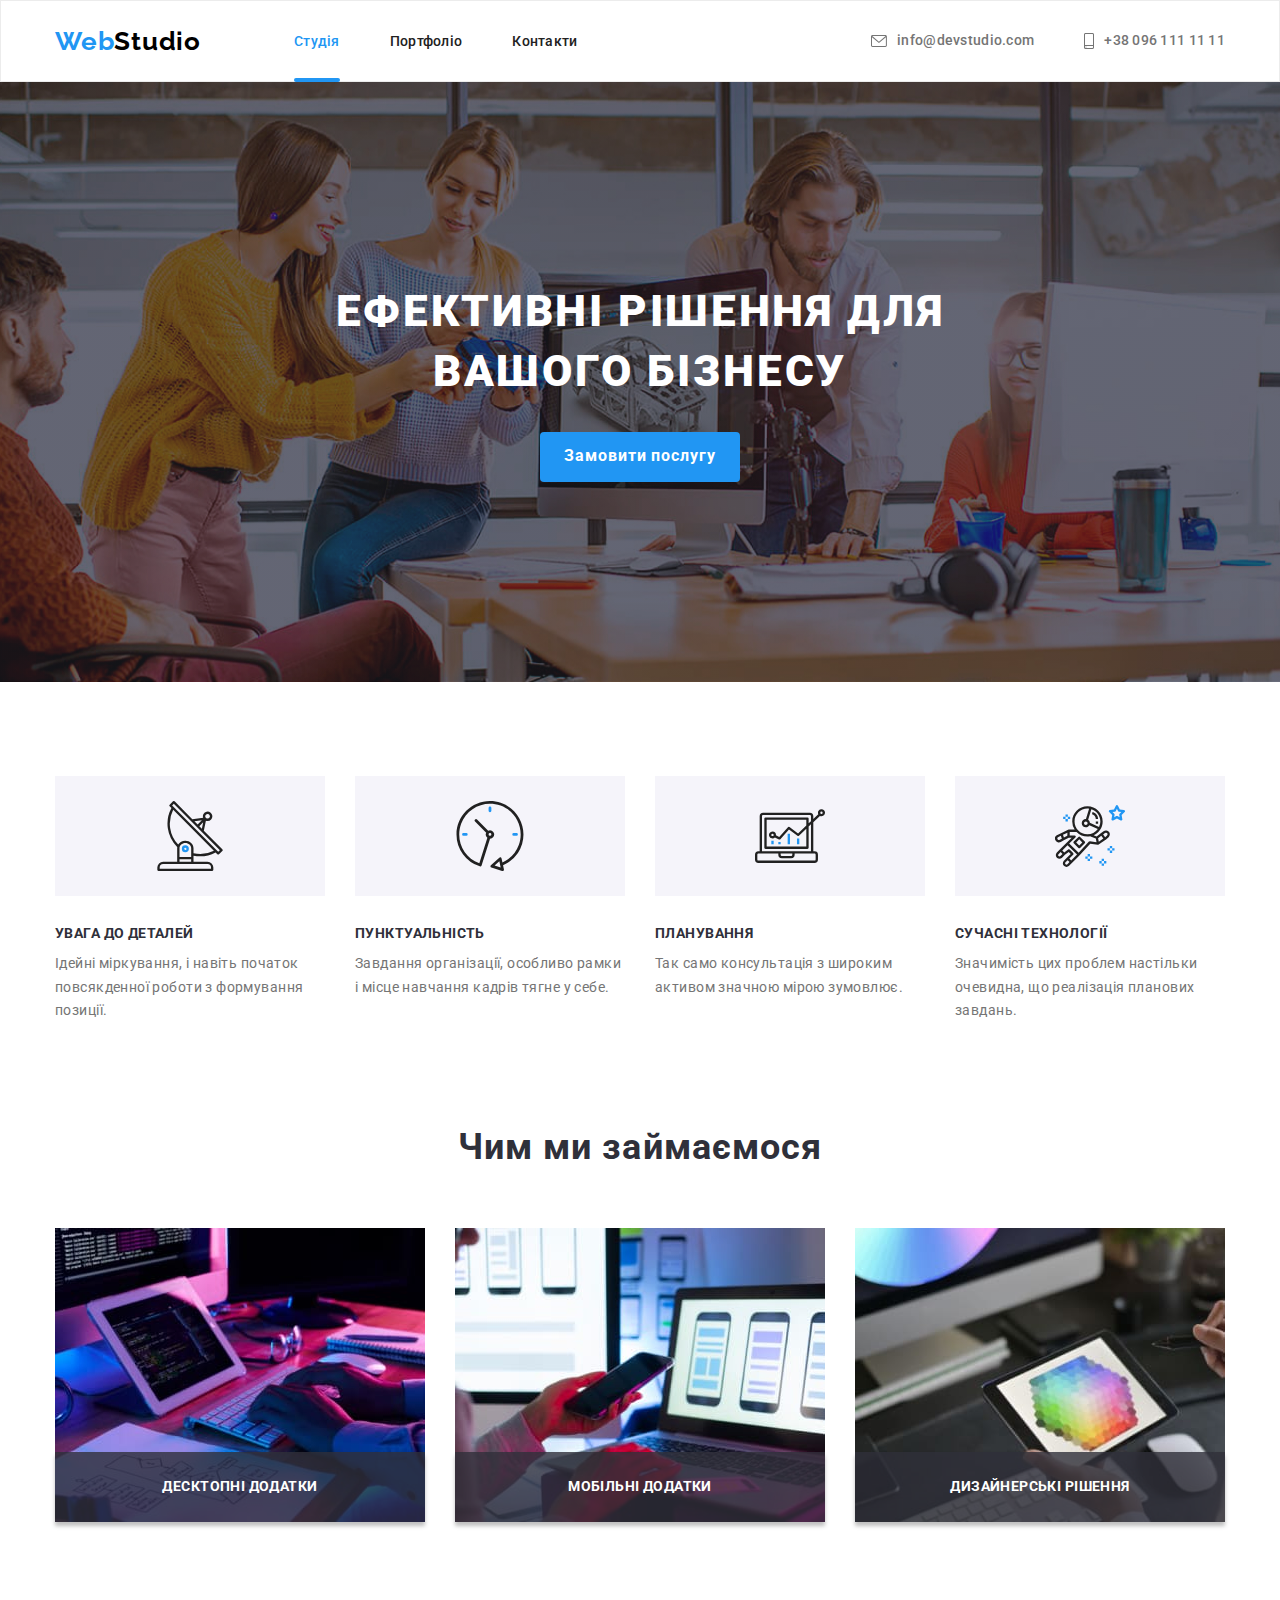
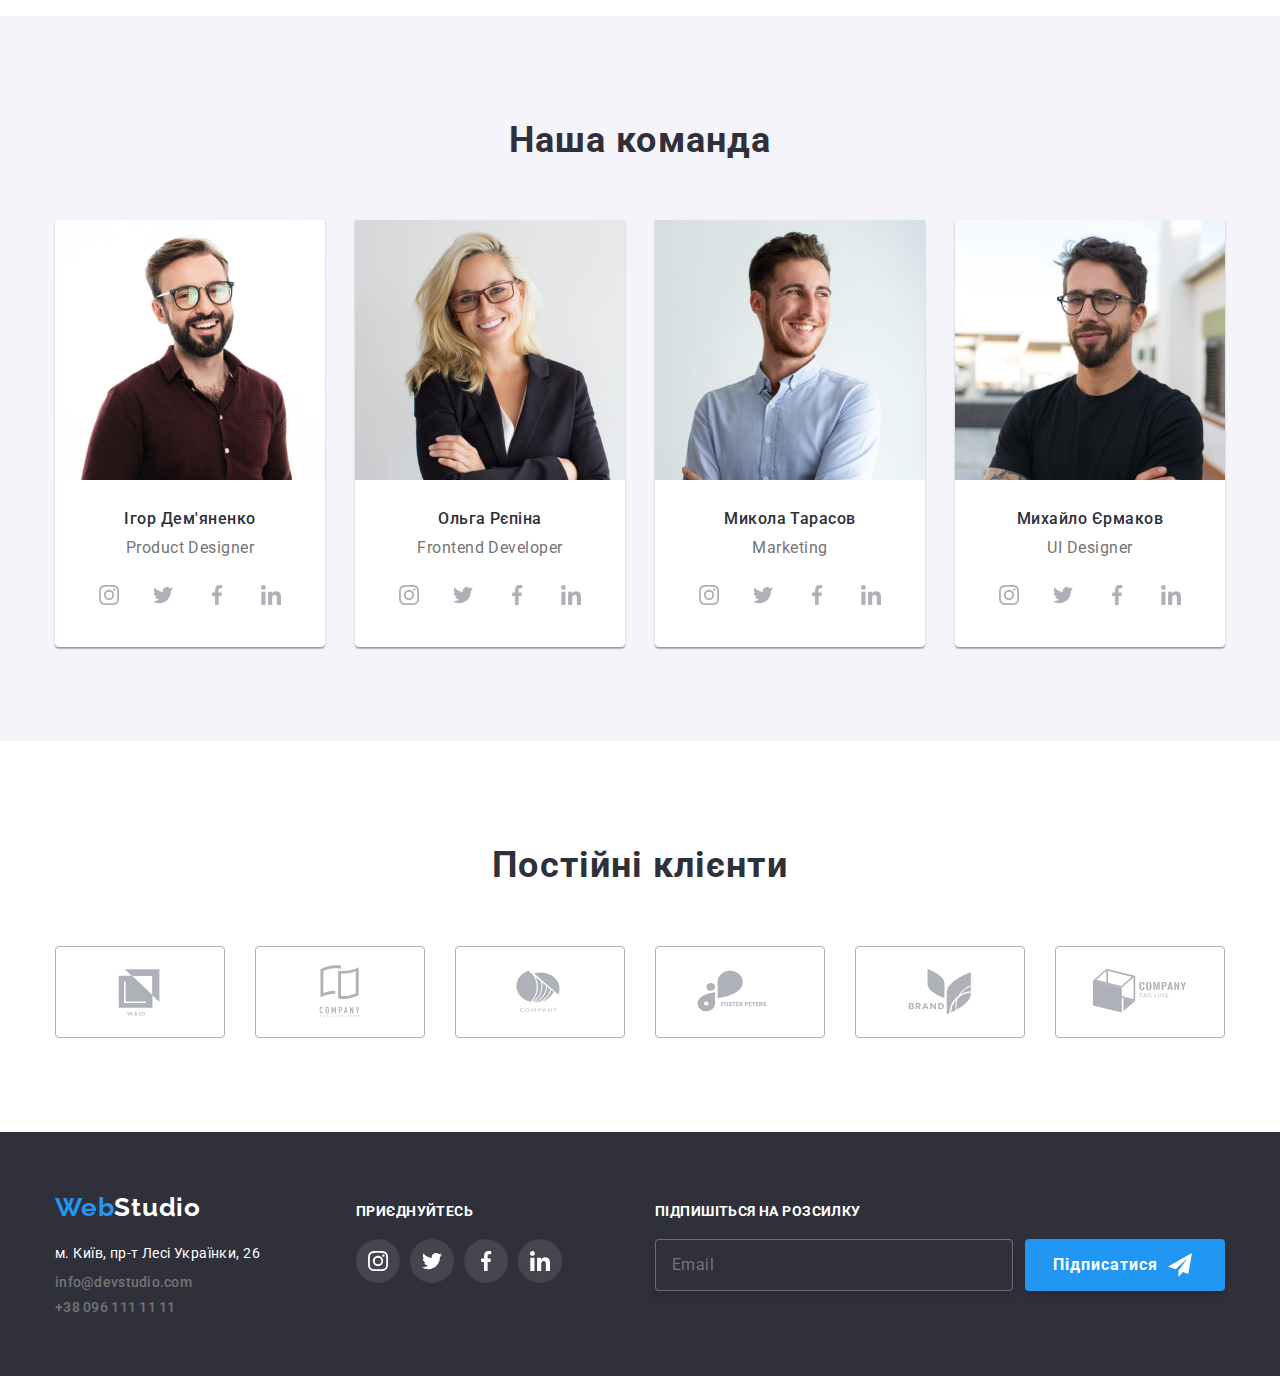
==== commit 69c215b3: "add sass" ====
--- a/index.html
+++ b/index.html
@@ -21,8 +21,8 @@
     />
     <!-- Стилі CSS -->
 
-    <link rel="stylesheet" href="./css/styles.css" />
-    <!-- <link rel="stylesheet" href="./css/main.min.css" /> -->
+    <!-- <link rel="stylesheet" href="./css/styles.css" /> -->
+    <link rel="stylesheet" href="./css/main.min.css" />
   </head>
   <body>
     <!-- Шапка -->
@@ -33,7 +33,7 @@
       <div class="container">
         <div class="navigation-contact">
           <nav class="navigation">
-            <a href="./index.html" class="logo">
+            <a href="./index.html" class="logo logo--dark">
               <span class="logo__accent">Web</span>Studio
             </a>
 
@@ -77,13 +77,11 @@
     <main>
       <!-- Герой -->
       <section class="hero section">
-        <div class="bg-image">
-          <div class="container">
-            <h1 class="hero-title">ЕФЕКТИВНІ РІШЕННЯ ДЛЯ ВАШОГО БІЗНЕСУ</h1>
-            <button data-modal-open type="button" class="hero-btn">
-              Замовити послугу
-            </button>
-          </div>
+        <div class="container">
+          <h1 class="hero__title">ЕФЕКТИВНІ РІШЕННЯ ДЛЯ ВАШОГО БІЗНЕСУ</h1>
+          <button data-modal-open type="button" class="hero__btn">
+            Замовити послугу
+          </button>
         </div>
       </section>
       <!-- Особливості -->
@@ -91,61 +89,52 @@
         <div class="container">
           <h2 class="visually-hidden">Особливості</h2>
           <ul class="feature list">
-            <li class="features-items">
-              <div class="features-container">
-                <div class="icon">
-                  <svg width="70" height="70" class="feature-icons">
-                    <use href="./images/icons.svg#icon-antenna"></use>
-                  </svg>
-                </div>
-                <h3 class="features-titles">УВАГА ДО ДЕТАЛЕЙ</h3>
-                <p class="features-text">
-                  Ідейні міркування, і навіть початок повсякденної роботи з
-                  формування позиції.
-                </p>
-              </div>
-            </li>
-            <li class="features-items">
-              <div class="features-container">
-                <div class="icon">
-                  <svg width="70" height="70" class="feature-icons">
-                    <use href="./images/icons.svg#icon-clock"></use>
-                  </svg>
-                </div>
-                <h3 class="features-titles">ПУНКТУАЛЬНІСТЬ</h3>
-                <p class="features-text">
-                  Завдання організації, особливо рамки і місце навчання кадрів
-                  тягне у себе.
-                </p>
-              </div>
-            </li>
-            <li class="features-items">
-              <div class="features-container">
-                <div class="icon">
-                  <svg width="70" height="70" class="feature-icons">
-                    <use href="./images/icons.svg#icon-diagram"></use>
-                  </svg>
-                </div>
-                <h3 class="features-titles">ПЛАНУВАННЯ</h3>
-                <p class="features-text">
-                  Так само консультація з широким активом значною мірою
-                  зумовлює.
-                </p>
-              </div>
-            </li>
-            <li class="features-items">
-              <div class="features-container">
-                <div class="icon">
-                  <svg width="70" height="70" class="feature-icons">
-                    <use href="./images/icons.svg#icon-astronaut"></use>
-                  </svg>
-                </div>
-                <h3 class="features-titles">СУЧАСНІ ТЕХНОЛОГІЇ</h3>
-                <p class="features-text">
-                  Значимість цих проблем настільки очевидна, що реалізація
-                  планових завдань.
-                </p>
-              </div>
+            <li class="features__item">
+              <div class="icon">
+                <svg width="70" height="70">
+                  <use href="./images/icons.svg#icon-antenna"></use>
+                </svg>
+              </div>
+              <h3 class="features-titles">УВАГА ДО ДЕТАЛЕЙ</h3>
+              <p class="features-text">
+                Ідейні міркування, і навіть початок повсякденної роботи з
+                формування позиції.
+              </p>
+            </li>
+            <li class="features__item">
+              <div class="icon">
+                <svg width="70" height="70">
+                  <use href="./images/icons.svg#icon-clock"></use>
+                </svg>
+              </div>
+              <h3 class="features-titles">ПУНКТУАЛЬНІСТЬ</h3>
+              <p class="features-text">
+                Завдання організації, особливо рамки і місце навчання кадрів
+                тягне у себе.
+              </p>
+            </li>
+            <li class="features__item">
+              <div class="icon">
+                <svg width="70" height="70">
+                  <use href="./images/icons.svg#icon-diagram"></use>
+                </svg>
+              </div>
+              <h3 class="features-titles">ПЛАНУВАННЯ</h3>
+              <p class="features-text">
+                Так само консультація з широким активом значною мірою зумовлює.
+              </p>
+            </li>
+            <li class="features__item">
+              <div class="icon">
+                <svg width="70" height="70">
+                  <use href="./images/icons.svg#icon-astronaut"></use>
+                </svg>
+              </div>
+              <h3 class="features-titles">СУЧАСНІ ТЕХНОЛОГІЇ</h3>
+              <p class="features-text">
+                Значимість цих проблем настільки очевидна, що реалізація
+                планових завдань.
+              </p>
             </li>
           </ul>
         </div>
@@ -153,38 +142,36 @@
       <!-- Чим займоемось -->
       <section class="about-us section">
         <div class="container">
-          <h2 class="section-title">Чим ми займаємося</h2>
+          <h2 class="section__title">Чим ми займаємося</h2>
           <ul class="about-list list">
             <li>
-              <div class="about-img">
+              <div class="about__img">
                 <img
                   src="./images/box1.jpg"
                   alt="Зображення процесу програмування"
                   width="370"
                 />
-                <p class="overlay-text">Десктопні додатки</p>
+                <p class="about__overlay-text">Десктопні додатки</p>
               </div>
             </li>
             <li>
-              <div class="about-img">
+              <div class="about__img">
                 <img
                   src="./images/box2.jpg"
                   alt="Зображення процесу дизайну блоків"
                   width="370"
                 />
-                <p class="overlay-text">Мобільні додатки</p>
+                <p class="about__overlay-text">Мобільні додатки</p>
               </div>
             </li>
             <li>
-              <div class="about-img">
+              <div class="about__img">
                 <img
                   src="./images/box3.jpg"
                   alt="Зображення процесу вибору кольору"
                   width="370"
                 />
-                <div class="overlay-text">
-                  <p>Дизайнерські рішення</p>
-                </div>
+                <p class="about__overlay-text">Дизайнерські рішення</p>
               </div>
             </li>
           </ul>
@@ -193,43 +180,43 @@
       <!-- Наша команда -->
       <section class="team section">
         <div class="container">
-          <h2 class="section-title">Наша команда</h2>
+          <h2 class="section__title">Наша команда</h2>
           <ul class="team-list list">
-            <li class="team-member">
+            <li class="team__member">
               <img
                 src="./images/img1.jpg"
                 alt="Дизайнер продукта"
                 width="270"
               />
-              <div class="text">
-                <h3 class="team-name">Ігор Дем'яненко</h3>
-                <p lang="en" class="team-position">Product Designer</p>
+              <div class="team__text">
+                <h3 class="team__name">Ігор Дем'яненко</h3>
+                <p lang="en" class="team__position">Product Designer</p>
                 <!-- СОЦІАЛЬНІ МЕРЕЖІ  -->
                 <ul class="team-social-list list">
-                  <li class="team-social-item">
-                    <a href="#" class="team-social-link link">
-                      <svg width="20" height="20" class="team-social-icons">
+                  <li class="team-social__item">
+                    <a href="#" class="team-social__link link">
+                      <svg width="20" height="20" class="team-social__icons">
                         <use href="./images/icons.svg#icon-instagram"></use>
                       </svg>
                     </a>
                   </li>
-                  <li class="team-social-item">
-                    <a href="#" class="team-social-link link">
-                      <svg width="20" height="20" class="team-social-icons">
+                  <li class="team-social__item">
+                    <a href="#" class="team-social__link link">
+                      <svg width="20" height="20" class="team-social__icons">
                         <use href="./images/icons.svg#icon-twitter"></use>
                       </svg>
                     </a>
                   </li>
-                  <li class="team-social-item">
-                    <a href="#" class="team-social-link link">
-                      <svg width="20" height="20" class="team-social-icons">
+                  <li class="team-social__item">
+                    <a href="#" class="team-social__link link">
+                      <svg width="20" height="20" class="team-social__icons">
                         <use href="./images/icons.svg#icon-facebook"></use>
                       </svg>
                     </a>
                   </li>
-                  <li class="team-social-item">
-                    <a href="#" class="team-social-link link">
-                      <svg width="20" height="20" class="team-social-icons">
+                  <li class="team-social__item">
+                    <a href="#" class="team-social__link link">
+                      <svg width="20" height="20" class="team-social__icons">
                         <use href="./images/icons.svg#icon-linkedin"></use>
                       </svg>
                     </a>
@@ -237,40 +224,40 @@
                 </ul>
               </div>
             </li>
-            <li class="team-member">
+            <li class="team__member">
               <img
                 src="./images/img2.jpg"
                 alt="Фронтенд розробник"
                 width="270"
               />
-              <div class="text">
-                <h3 class="team-name">Ольга Рєпіна</h3>
-                <p lang="en" class="team-position">Frontend Developer</p>
+              <div class="team__text">
+                <h3 class="team__name">Ольга Рєпіна</h3>
+                <p lang="en" class="team__position">Frontend Developer</p>
                 <ul class="team-social-list list">
-                  <li class="team-social-item">
-                    <a href="#" class="team-social-link link">
-                      <svg width="20" height="20" class="team-social-icons">
+                  <li class="team-social__item">
+                    <a href="#" class="team-social__link link">
+                      <svg width="20" height="20" class="team-social__icons">
                         <use href="./images/icons.svg#icon-instagram"></use>
                       </svg>
                     </a>
                   </li>
-                  <li class="team-social-item">
-                    <a href="#" class="team-social-link link">
-                      <svg width="20" height="20" class="team-social-icons">
+                  <li class="team-social__item">
+                    <a href="#" class="team-social__link link">
+                      <svg width="20" height="20" class="team-social__icons">
                         <use href="./images/icons.svg#icon-twitter"></use>
                       </svg>
                     </a>
                   </li>
-                  <li class="team-social-item">
-                    <a href="#" class="team-social-link link">
-                      <svg width="20" height="20" class="team-social-icons">
+                  <li class="team-social__item">
+                    <a href="#" class="team-social__link link">
+                      <svg width="20" height="20" class="team-social__icons">
                         <use href="./images/icons.svg#icon-facebook"></use>
                       </svg>
                     </a>
                   </li>
-                  <li class="team-social-item">
-                    <a href="#" class="team-social-link link">
-                      <svg width="20" height="20" class="team-social-icons">
+                  <li class="team-social__item">
+                    <a href="#" class="team-social__link link">
+                      <svg width="20" height="20" class="team-social__icons">
                         <use href="./images/icons.svg#icon-linkedin"></use>
                       </svg>
                     </a>
@@ -278,36 +265,36 @@
                 </ul>
               </div>
             </li>
-            <li class="team-member">
+            <li class="team__member">
               <img src="./images/img3.jpg" alt="Маркетолог" width="270" />
-              <div class="text">
-                <h3 class="team-name">Микола Тарасов</h3>
-                <p lang="en" class="team-position">Marketing</p>
+              <div class="team__text">
+                <h3 class="team__name">Микола Тарасов</h3>
+                <p lang="en" class="team__position">Marketing</p>
                 <ul class="team-social-list list">
-                  <li class="team-social-item">
-                    <a href="#" class="team-social-link link">
-                      <svg width="20" height="20" class="team-social-icons">
+                  <li class="team-social__item">
+                    <a href="#" class="team-social__link link">
+                      <svg width="20" height="20" class="team-social__icons">
                         <use href="./images/icons.svg#icon-instagram"></use>
                       </svg>
                     </a>
                   </li>
-                  <li class="team-social-item">
-                    <a href="#" class="team-social-link link">
-                      <svg width="20" height="20" class="team-social-icons">
+                  <li class="team-social__item">
+                    <a href="#" class="team-social__link link">
+                      <svg width="20" height="20" class="team-social__icons">
                         <use href="./images/icons.svg#icon-twitter"></use>
                       </svg>
                     </a>
                   </li>
-                  <li class="team-social-item">
-                    <a href="#" class="team-social-link link">
-                      <svg width="20" height="20" class="team-social-icons">
+                  <li class="team-social__item">
+                    <a href="#" class="team-social__link link">
+                      <svg width="20" height="20" class="team-social__icons">
                         <use href="./images/icons.svg#icon-facebook"></use>
                       </svg>
                     </a>
                   </li>
-                  <li class="team-social-item">
-                    <a href="#" class="team-social-link link">
-                      <svg width="20" height="20" class="team-social-icons">
+                  <li class="team-social__item">
+                    <a href="#" class="team-social__link link">
+                      <svg width="20" height="20" class="team-social__icons">
                         <use href="./images/icons.svg#icon-linkedin"></use>
                       </svg>
                     </a>
@@ -315,40 +302,40 @@
                 </ul>
               </div>
             </li>
-            <li class="team-member">
+            <li class="team__member">
               <img
                 src="./images/img4.jpg"
                 alt="Дизайнер інтерфейсу користувача"
                 width="270"
               />
-              <div class="text">
-                <h3 class="team-name">Михайло Єрмаков</h3>
-                <p lang="en" class="team-position">UI Designer</p>
+              <div class="team__text">
+                <h3 class="team__name">Михайло Єрмаков</h3>
+                <p lang="en" class="team__position">UI Designer</p>
                 <ul class="team-social-list list">
-                  <li class="team-social-item">
-                    <a href="#" class="team-social-link link">
-                      <svg width="20" height="20" class="team-social-icons">
+                  <li class="team-social__item">
+                    <a href="#" class="team-social__link link">
+                      <svg width="20" height="20" class="team-social__icons">
                         <use href="./images/icons.svg#icon-instagram"></use>
                       </svg>
                     </a>
                   </li>
-                  <li class="team-social-item">
-                    <a href="#" class="team-social-link link">
-                      <svg width="20" height="20" class="team-social-icons">
+                  <li class="team-social__item">
+                    <a href="#" class="team-social__link link">
+                      <svg width="20" height="20" class="team-social__icons">
                         <use href="./images/icons.svg#icon-twitter"></use>
                       </svg>
                     </a>
                   </li>
-                  <li class="team-social-item">
-                    <a href="#" class="team-social-link link">
-                      <svg width="20" height="20" class="team-social-icons">
+                  <li class="team-social__item">
+                    <a href="#" class="team-social__link link">
+                      <svg width="20" height="20" class="team-social__icons">
                         <use href="./images/icons.svg#icon-facebook"></use>
                       </svg>
                     </a>
                   </li>
-                  <li class="team-social-item">
-                    <a href="#" class="team-social-link link">
-                      <svg width="20" height="20" class="team-social-icons">
+                  <li class="team-social__item">
+                    <a href="#" class="team-social__link link">
+                      <svg width="20" height="20" class="team-social__icons">
                         <use href="./images/icons.svg#icon-linkedin"></use>
                       </svg>
                     </a>
@@ -359,48 +346,49 @@
           </ul>
         </div>
       </section>
+      <!-- CUSTOMERS -->
       <section class="customers section">
         <div class="container">
-          <h2 class="section-title">Постійні клієнти</h2>
+          <h2 class="section__title">Постійні клієнти</h2>
           <ul class="customer-list list">
-            <li class="customer-item">
-              <a href="#" class="customer-link link">
-                <svg width="106" height="60" class="customer-icons">
+            <li class="customer__item">
+              <a href="#" class="customer__link link">
+                <svg width="106" height="60" class="customer__icons">
                   <use href="./images/icons.svg#icon-logo"></use>
                 </svg>
               </a>
             </li>
-            <li class="customer-item">
-              <a href="#" class="customer-link link">
-                <svg width="106" height="60" class="customer-icons">
+            <li class="customer__item">
+              <a href="#" class="customer__link link">
+                <svg width="106" height="60" class="customer__icons">
                   <use href="./images/icons.svg#icon-logo-1"></use>
                 </svg>
               </a>
             </li>
-            <li class="customer-item">
-              <a href="#" class="customer-link link">
-                <svg width="106" height="60" class="customer-icons">
+            <li class="customer__item">
+              <a href="#" class="customer__link link">
+                <svg width="106" height="60" class="customer__icons">
                   <use href="./images/icons.svg#icon-logo-2"></use>
                 </svg>
               </a>
             </li>
-            <li class="customer-item">
-              <a href="#" class="customer-link link">
-                <svg width="170" height="60" class="customer-icons">
+            <li class="customer__item">
+              <a href="#" class="customer__link link">
+                <svg width="170" height="60" class="customer__icons">
                   <use href="./images/icons.svg#icon-logo-3"></use>
                 </svg>
               </a>
             </li>
-            <li class="customer-item">
-              <a href="#" class="customer-link link">
-                <svg width="106" height="60" class="customer-icons">
+            <li class="customer__item">
+              <a href="#" class="customer__link link">
+                <svg width="106" height="60" class="customer__icons">
                   <use href="./images/icons.svg#icon-logo-4"></use>
                 </svg>
               </a>
             </li>
-            <li class="customer-item">
-              <a href="#" class="customer-link link">
-                <svg width="106" height="60" class="customer-icons">
+            <li class="customer__item">
+              <a href="#" class="customer__link link">
+                <svg width="106" height="60" class="customer__icons">
                   <use href="./images/icons.svg#icon-logo-5"></use>
                 </svg>
               </a>
@@ -412,9 +400,9 @@
     <!-- Адреса -->
     <footer class="footer">
       <div class="container footer-all">
-        <div class="footer-logo-address">
-          <a href="./index.html" class="footer-logo"
-            ><span class="footer-logo-accent">Web</span>Studio</a
+        <div class="footer-logo-address footer-logo-address--move">
+          <a href="./index.html" class="logo logo--light"
+            ><span class="logo-accent">Web</span>Studio</a
           >
           <address class="footer-adr">
             <ul class="footer-contact list">
@@ -436,33 +424,34 @@
             </ul>
           </address>
         </div>
-        <div class="social-links">
-          <h2 class="social-title">ПРИЄДНУЙТЕСЬ</h2>
+        <!-- FOOTER-SOCIAL-LINKS  -->
+        <div class="footer-social-links footer-social-links--move">
+          <h2 class="footer-social-links__title">ПРИЄДНУЙТЕСЬ</h2>
           <ul class="footer-social-list list">
-            <li class="footer-social-item">
-              <a href="#" class="footer-social-link link">
-                <svg width="20" height="20" class="footer-social-icons">
+            <li class="footer-social__item">
+              <a href="#" class="footer-social__link link">
+                <svg width="20" height="20" class="footer-social__icons">
                   <use href="./images/icons.svg#icon-instagram"></use>
                 </svg>
               </a>
             </li>
-            <li class="footer-social-item">
-              <a href="#" class="footer-social-link link">
-                <svg width="20" height="20" class="footer-social-icons">
+            <li class="footer-social__item">
+              <a href="#" class="footer-social__link link">
+                <svg width="20" height="20" class="footer-social__icons">
                   <use href="./images/icons.svg#icon-twitter"></use>
                 </svg>
               </a>
             </li>
-            <li class="footer-social-item">
-              <a href="#" class="footer-social-link link">
-                <svg width="20" height="20" class="footer-social-icons">
+            <li class="footer-social__item">
+              <a href="#" class="footer-social__link link">
+                <svg width="20" height="20" class="footer-social__icons">
                   <use href="./images/icons.svg#icon-facebook"></use>
                 </svg>
               </a>
             </li>
-            <li class="footer-social-item">
-              <a href="#" class="footer-social-link link">
-                <svg width="20" height="20" class="footer-social-icons">
+            <li class="footer-social__item">
+              <a href="#" class="footer-social__link link">
+                <svg width="20" height="20" class="footer-social__icons">
                   <use href="./images/icons.svg#icon-linkedin"></use>
                 </svg>
               </a>
--- a/css/styles.css
+++ b/css/styles.css
@@ -57,6 +57,15 @@
   padding: 94px 0px;
 }
 
+/* title */
+.section__title {
+  margin-bottom: 50px;
+  font-size: 36px;
+  line-height: 1.67;
+  text-align: center;
+  letter-spacing: 0.03em;
+}
+
 .container {
   width: 1200px;
   padding: 0 15px;
@@ -67,6 +76,9 @@
 
 /*________UTILITIES CLASSES________ */
 
+.link {
+  text-decoration: none;
+}
 .list {
   list-style: none;
   text-decoration: none;
@@ -100,11 +112,11 @@
   border: 1px solid #ececec;
 }
 
+/*________НАВІГАЦІЯ________*/
+
 .navigation-contact {
   display: flex;
 }
-/*________НАВІГАЦІЯ________*/
-
 .navigation {
   display: flex;
   align-items: center;
@@ -112,13 +124,15 @@
 }
 
 .logo {
-  margin-right: 93px;
   text-decoration: none;
   font-family: "Raleway";
   font-weight: 700;
   font-size: 26px;
   line-height: 1.19;
   letter-spacing: 0.03em;
+}
+.logo--dark {
+  margin-right: 93px;
   color: var(--logo);
 }
 .logo__accent {
@@ -267,7 +281,7 @@
   max-width: 1600px;
 }
 
-.hero-title {
+.hero__title {
   margin-bottom: 30px;
   margin-left: auto;
   margin-right: auto;
@@ -282,7 +296,7 @@
 
   color: var(--third-text-color);
 }
-.hero-btn {
+.hero__btn {
   border-radius: 4px;
   padding: 10px 24px;
   display: inline-block;
@@ -303,8 +317,8 @@
   transition-duration: 250ms;
   transition-timing-function: cubic-bezier(0.4, 0, 0.2, 1);
 }
-.hero-btn:hover,
-.hero-btn:focus {
+.hero__btn:hover,
+.hero__btn:focus {
   background-color: var(--btn-hover);
 }
 
@@ -314,15 +328,14 @@
   display: flex;
 }
 
-.features-items {
+.features__item {
   margin-right: 30px;
   width: 270px;
 }
-.features-items:last-child {
+.features__item:last-child {
   margin-right: 0px;
 }
-.features-container {
-}
+
 .icon {
   display: flex;
   justify-content: center;
@@ -330,8 +343,6 @@
   padding: 25px 100px;
   background-color: var(--third-bg-color);
   margin-bottom: 30px;
-}
-.feature-icons {
 }
 
 .features-titles {
@@ -356,12 +367,12 @@
   display: flex;
   gap: 30px;
 }
-.about-img {
+.about__img {
   position: relative;
   width: 370px;
 }
 
-.overlay-text {
+.about__overlay-text {
   position: absolute;
   bottom: 0;
   left: 0;
@@ -380,15 +391,6 @@
   color: var(--third-text-color);
 }
 
-/* title */
-.section-title {
-  margin-bottom: 50px;
-  font-size: 36px;
-  line-height: 1.67;
-  text-align: center;
-  letter-spacing: 0.03em;
-}
-
 /* ________НАША КОМАНДА________*/
 
 .team {
@@ -399,7 +401,7 @@
   display: flex;
   gap: 30px;
 }
-.team-member {
+.team__member {
   text-align: center;
   background-color: var(--primary-bg-color);
   box-shadow: 0px 1px 3px rgba(0, 0, 0, 0.12), 0px 1px 1px rgba(0, 0, 0, 0.14),
@@ -407,11 +409,11 @@
   border-radius: 0px 0px 4px 4px;
 }
 
-.text {
+.team__text {
   padding: 30px 0;
 }
 
-.team-name {
+.team__name {
   margin-bottom: 10px;
   font-weight: 500;
   font-size: 16px;
@@ -419,7 +421,7 @@
   letter-spacing: 0.03em;
 }
 
-.team-position {
+.team__position {
   font-size: 16px;
   line-height: 1.18;
   letter-spacing: 0.03em;
@@ -434,15 +436,15 @@
   align-items: center;
 }
 
-.team-social-item {
+.team-social__item {
   width: 44px;
   height: 44px;
 }
-.team-social-item:not(:last-child) {
+.team-social__item:not(:last-child) {
   margin-right: 10px;
 }
 
-.team-social-link {
+.team-social__link {
   width: 100%;
   height: 100%;
   display: flex;
@@ -455,15 +457,15 @@
   transition-timing-function: cubic-bezier(0.4, 0, 0.2, 1);
 }
 
-.team-social-link:hover .team-social-icons,
-.team-social-link:focus .team-social-icons {
+.team-social__link:hover .team-social__icons,
+.team-social__link:focus .team-social__icons {
   fill: var(--third-text-color);
 }
-.team-social-link:hover,
-.team-social-link:focus {
+.team-social__link:hover,
+.team-social__link:focus {
   background-color: var(--accent-text-color);
 }
-.team-social-icons {
+.team-social__icons {
   fill: var(--icons);
   transition-property: fill;
   transition-duration: 250ms;
@@ -478,16 +480,16 @@
   align-items: center;
 }
 
-.customer-item {
+.customer__item {
   width: 170px;
   height: 92px;
 }
 
-.customer-item:not(:last-child) {
+.customer__item:not(:last-child) {
   margin-right: 30px;
 }
 
-.customer-link {
+.customer__link {
   width: 100%;
   height: 100%;
   display: flex;
@@ -500,16 +502,16 @@
   transition-timing-function: cubic-bezier(0.4, 0, 0.2, 1);
 }
 
-.customer-link:hover .customer-icons,
-.customer-link:focus .customer-icons {
+.customer__link:hover .customer__icons,
+.customer__link:focus .customer__icons {
   fill: var(--accent-text-color);
 }
-.customer-link:hover,
-.customer-link:focus {
+.customer__link:hover,
+.customer__link:focus {
   border-color: var(--accent-text-color);
 }
 
-.customer-icons {
+.customer__icons {
   fill: var(--icons);
   transition-property: fill;
   transition-duration: 250ms;
@@ -522,18 +524,20 @@
   padding: 60px 0;
   background-color: var(--secondary-bg-color);
 }
-.footer-logo {
-  display: inline-block;
-  margin-bottom: 20px;
+.logo {
   text-decoration: none;
   font-family: "Raleway";
   font-weight: 700;
   font-size: 26px;
   line-height: 1.19;
   letter-spacing: 0.03em;
+}
+.logo--light {
+  display: inline-block;
+  margin-bottom: 20px;
   color: var(--third-text-color);
 }
-.footer-logo-accent {
+.logo-accent {
   font-family: "Raleway";
   font-weight: 700;
   font-size: 26px;
@@ -543,12 +547,6 @@
 }
 .footer-adr {
   font-style: normal;
-}
-.footer-contacts {
-  margin-bottom: 12px;
-}
-.footer-contacts:last-child {
-  margin-bottom: 0;
 }
 .address {
   display: block;
@@ -559,6 +557,9 @@
   color: var(--third-text-color);
 }
 
+.contact {
+  margin-bottom: 9px;
+}
 .contact:last-child {
   margin-bottom: 0;
 }
@@ -584,14 +585,17 @@
 }
 .footer-logo-address {
   min-width: 231px;
+}
+
+.footer-logo-address--move {
   margin-right: 70px;
 }
-
-.social-links {
+.footer-social-links {
+}
+.footer-social-links--move {
   margin-right: 93px;
 }
-
-.social-title {
+.footer-social-links__title {
   font-family: "Roboto";
   font-style: normal;
   font-weight: 700;
@@ -609,15 +613,15 @@
   align-items: center;
 }
 
-.footer-social-item {
+.footer-social__item {
   width: 44px;
   height: 44px;
 }
-.footer-social-item:not(:last-child) {
+.footer-social__item:not(:last-child) {
   margin-right: 10px;
 }
 
-.footer-social-link {
+.footer-social__link {
   width: 100%;
   height: 100%;
   display: flex;
@@ -630,15 +634,15 @@
   transition-timing-function: cubic-bezier(0.4, 0, 0.2, 1);
 }
 
-.footer-social-link:hover .footer-social-icons,
-.footer-social-link:focus .footer-social-icons {
+.footer-social__link:hover .footer-social__icons,
+.footer-social__link:focus .footer-social__icons {
   fill: var(--third-text-color);
 }
-.footer-social-link:hover,
-.footer-social-link:focus {
+.footer-social__link:hover,
+.footer-social__link:focus {
   background-color: var(--accent-text-color);
 }
-.footer-social-icons {
+.footer-social__icons {
   fill: var(--third-text-color);
   transition-property: fill;
   transition-duration: 250ms;
@@ -650,9 +654,13 @@
   justify-content: center;
   display: flex;
   gap: 8px;
+}
+
+.filtr--move {
   margin-bottom: 50px;
 }
-.filtr-btn {
+
+.filtr__btn {
   padding: 6px 22px;
   border-radius: 4px;
 
@@ -669,8 +677,8 @@
   transition-duration: 250ms;
   transition-timing-function: cubic-bezier(0.4, 0, 0.2, 1);
 }
-.filtr-btn:hover,
-.filtr-btn:focus {
+.filtr__btn:hover,
+.filtr__btn:focus {
   background-color: var(--accent-text-color);
   color: var(--third-text-color);
   box-shadow: 0px 3px 1px rgba(0, 0, 0, 0.1), 0px 1px 2px rgba(0, 0, 0, 0.08),
@@ -679,39 +687,39 @@
 
 /*________СПИСОК САЙТІВ ФІЛЬТР________*/
 
-.list-items {
+.website-list {
   display: flex;
   flex-wrap: wrap;
   gap: 30px;
 }
 
-.website-item {
+.website-list__item {
   max-width: 370px;
   width: calc((100% - 60px) / 3);
   background: #ffffff;
   border: 1px solid #eeeeee;
 }
 
-.website-item:hover .overlay-filtr-text {
+.website-list__item:hover .website-list__overlay-text {
   transform: translateY(0);
 }
-.link-hover {
+.website-list__link {
   display: inline-block;
 
   transition-property: box-shadow;
   transition-duration: 250ms;
   transition-timing-function: cubic-bezier(0.4, 0, 0.2, 1);
 }
-.link-hover:hover {
+.website-list__link:hover {
   box-shadow: 0px 1px 1px rgba(0, 0, 0, 0.12), 0px 4px 4px rgba(0, 0, 0, 0.06),
     1px 4px 6px rgba(0, 0, 0, 0.16);
 }
 
-.overlay-filtr {
+.website-list__overlay {
   position: relative;
   overflow: hidden;
 }
-.overlay-filtr-text {
+.website-list__overlay-text {
   position: absolute;
   padding: 63px 24px;
   height: 100%;
@@ -731,17 +739,13 @@
   transition-duration: 250ms;
   transition-timing-function: cubic-bezier(0.4, 0, 0.2, 1);
 }
-
-.website-text {
+/* ___CARD-SET-WEBSITE___ */
+.project {
   padding: 20px 24px;
 }
 
-.link {
-  text-decoration: none;
-}
-
 /* items-title */
-.project-title {
+.project__title {
   margin-bottom: 4px;
 
   font-size: 18px;
@@ -750,7 +754,7 @@
   color: var(--secondary-text-color);
 }
 /* items-text */
-.project-text {
+.project__text {
   font-size: 16px;
   line-height: 1.9;
   letter-spacing: 0.03em;
--- a/css/main.min.css
+++ b/css/main.min.css
@@ -1 +1 @@
-:root{--logo: #000000;--btn-hover: #188ce8;--primary-text-color: #757575;--secondary-text-color: #212121;--third-text-color: #ffffff;--accent-text-color: #2196f3;--primary-bg-color: #ffffff;--secondary-bg-color: #2f303a;--third-bg-color: #f5f4fa;--forth-bg-color: #f5f5f5;--icons: #afb1b8;--transition1: color 250ms cubic-bezier(0.4, 0, 0.2, 1);--transition2: background-color 250ms cubic-bezier(0.4, 0, 0.2, 1)}p,h1,h2,h3,h4,h5,h6{margin:0px}ul{margin:0px;padding-left:0px}body{font-family:"Roboto",sans-serif;background-color:var(--primary-bg-color);color:var(--secondary-bg-color);font-size:14px}.section{padding:94px 0px}.section:last-child{padding:94px 0px}.container{width:1200px;padding:0 15px;margin:0 auto}.list{list-style:none;text-decoration:none;padding:0px;margin:0px}img{display:block;max-width:100%;height:auto}h1,h2,h3,h4,h5,h6,p{margin:0px}ul,ol{padding-left:0px;margin:0px}.page-header{border:1px solid #ececec}.nav-contact{display:flex}.site-nav{display:flex;align-items:center;margin-right:auto}.logo{margin-right:93px;text-decoration:none;font-family:"Raleway";font-weight:700;font-size:26px;line-height:1.19;letter-spacing:.03em;color:var(--logo)}.logo-accent{font-family:"Raleway" sans-serif;font-weight:700;font-size:26px;line-height:1.19;letter-spacing:.03em;color:var(--accent-text-color)}.nav-links .links{text-decoration:none;font-weight:500;line-height:1.14;letter-spacing:.02em;color:var(--secondary-text-color);transition-property:color;transition-duration:250ms;transition-timing-function:cubic-bezier(0.4, 0, 0.2, 1)}.nav-links{display:flex;align-items:center;gap:50px}.nav-links .links:hover,.nav-links .links:focus{color:var(--accent-text-color)}.nav-links:last-child{margin-right:auto}.nav-links .current{color:var(--accent-text-color)}.links{display:inline-block;position:relative;opacity:1}.links::after{content:"";position:absolute;left:0px;bottom:-33px;width:100%;height:4px;border-radius:2px;background-color:var(--accent-text-color);opacity:0;transition:opacity 250ms}.links:hover::after,.links:focus::after{content:"";position:absolute;left:0px;bottom:-33px;width:100%;height:4px;border-radius:2px;background-color:var(--accent-text-color);opacity:1}.current::after{content:"";position:absolute;left:0px;bottom:-33px;width:100%;height:4px;border-radius:2px;background-color:var(--accent-text-color);opacity:1}.contacts .contact-links{color:var(--primary-text-color);font-weight:500;line-height:1.14;letter-spacing:.02em}.contact-links{display:flex;align-items:center;transition-property:color;transition-duration:250ms;transition-timing-function:cubic-bezier(0.4, 0, 0.2, 1)}.icon-contact{margin-right:10px;fill:currentColor;transition-property:fill;transition-duration:250ms;transition-timing-function:cubic-bezier(0.4, 0, 0.2, 1)}.contacts .contact-links:hover{color:var(--accent-text-color)}.contact-links:hover .icon-contact{fill:var(--accent-text-color)}.contacts{display:flex;align-items:center}.contacts-items{padding:32px 0;margin-right:50px}.contacts-items:last-child{margin-right:0px}.hero{padding-top:200px;padding-bottom:200px;margin:0 auto;text-align:center;background-color:var(--secondary-bg-color);background-image:linear-gradient(rgba(47, 48, 58, 0.4), rgba(47, 48, 58, 0.4)),url(../images/hero-img.jpg);background-repeat:no-repeat;background-size:cover;background-position:center;max-width:1600px}.hero-title{margin-bottom:30px;margin-left:auto;margin-right:auto;width:696px;white-space:normal;font-weight:900;font-size:44px;line-height:1.36;text-align:center;letter-spacing:.06em;text-transform:uppercase;color:var(--third-text-color)}.hero-btn{border-radius:4px;padding:10px 24px;display:inline-block;min-width:200px;min-height:50px;text-align:center;background-color:var(--accent-text-color);color:var(--third-text-color);font-family:inherit;font-weight:700;font-size:16px;letter-spacing:.06em;border:none;cursor:pointer;transition-property:background-color;transition-duration:250ms;transition-timing-function:cubic-bezier(0.4, 0, 0.2, 1)}.hero-btn:hover,.hero-btn:focus{background-color:var(--btn-hover)}.feature{display:flex}.features-items{margin-right:30px;width:270px}.features-items:last-child{margin-right:0px}.icon{display:flex;justify-content:center;align-items:center;padding:25px 100px;background-color:var(--third-bg-color);margin-bottom:30px}.features-titles{margin-bottom:10px;font-size:14px;line-height:1.14;letter-spacing:.03em;text-transform:uppercase}.features-text{line-height:1.71;letter-spacing:.03em;color:var(--primary-text-color)}.about-us{padding-top:0px}.about-list{display:flex;gap:30px}.about-img{position:relative;width:370px}.overlay-text{position:absolute;bottom:0;left:0;width:100%;padding-top:27px;padding-bottom:27px;background:rgba(47,48,58,.8);box-shadow:0px 4px 4px rgba(0,0,0,.25);font-weight:700;font-size:14px;line-height:1.14;text-align:center;letter-spacing:.03em;text-transform:uppercase;color:var(--third-text-color)}.section-title{margin-bottom:50px;font-size:36px;line-height:1.67;text-align:center;letter-spacing:.03em}.team{background-color:var(--third-bg-color)}.team-list{display:flex;gap:30px}.team-member{text-align:center;background-color:var(--primary-bg-color);box-shadow:0px 1px 3px rgba(0,0,0,.12),0px 1px 1px rgba(0,0,0,.14),0px 2px 1px rgba(0,0,0,.2);border-radius:0px 0px 4px 4px}.text{padding:30px 0}.team-name{margin-bottom:10px;font-weight:500;font-size:16px;line-height:1.18;letter-spacing:.03em}.team-position{font-size:16px;line-height:1.18;letter-spacing:.03em;margin-bottom:16px;color:var(--primary-text-color)}.team-social-list{display:flex;justify-content:center;align-items:center}.team-social-item{width:44px;height:44px}.team-social-item:not(:last-child){margin-right:10px}.team-social-link{width:100%;height:100%;display:flex;background-color:var(--primary-bg-color);border-radius:50%;justify-content:center;align-items:center;transition-property:background-color;transition-duration:250ms;transition-timing-function:cubic-bezier(0.4, 0, 0.2, 1)}.team-social-link:hover .team-social-icons,.team-social-link:focus .team-social-icons{fill:var(--third-text-color)}.team-social-link:hover,.team-social-link:focus{background-color:var(--accent-text-color)}.team-social-icons{fill:var(--icons);transition-property:fill;transition-duration:250ms;transition-timing-function:cubic-bezier(0.4, 0, 0.2, 1)}.customer-list{display:flex;justify-content:center;align-items:center}.customer-item{width:170px;height:92px}.customer-item:not(:last-child){margin-right:30px}.customer-link{width:100%;height:100%;display:flex;justify-content:center;align-items:center;border:1px solid #afb1b8;border-radius:4px;transition-property:border-color;transition-duration:250ms;transition-timing-function:cubic-bezier(0.4, 0, 0.2, 1)}.customer-link:hover .customer-icons,.customer-link:focus .customer-icons{fill:var(--accent-text-color)}.customer-link:hover,.customer-link:focus{border-color:var(--accent-text-color)}.customer-icons{fill:var(--icons);transition-property:fill;transition-duration:250ms;transition-timing-function:cubic-bezier(0.4, 0, 0.2, 1)}.footer{padding:60px 0;background-color:var(--secondary-bg-color)}.footer-logo{display:inline-block;margin-bottom:20px;text-decoration:none;font-family:"Raleway";font-weight:700;font-size:26px;line-height:1.19;letter-spacing:.03em;color:var(--third-text-color)}.footer-logo-accent{font-family:"Raleway";font-weight:700;font-size:26px;line-height:1.19;letter-spacing:.03em;color:var(--accent-text-color)}.footer-adr{font-style:normal}.footer-contacts{margin-bottom:12px}.footer-contacts:last-child{margin-bottom:0}.address{display:block;text-decoration:none;font-size:14px;line-height:1.71;letter-spacing:.03em;color:var(--third-text-color)}.contact{display:block;margin-bottom:12px}.contact:last-child{margin-bottom:0}.contact-links{line-height:1.71;letter-spacing:.03em;color:rgba(255,255,255,.6);text-decoration:none}.contact-links:hover,.contact-links:focus{color:var(--accent-text-color)}.contact-links{display:flex}.footer-all{display:flex;align-items:baseline}.footer-logo-address{min-width:231px;margin-right:70px}.social-links{margin-right:93px}.social-title{font-family:"Roboto";font-style:normal;font-weight:700;font-size:14px;line-height:1.14;letter-spacing:.03em;text-transform:uppercase;margin-bottom:20px;color:var(--third-text-color)}.footer-social-list{display:flex;justify-content:center;align-items:center}.footer-social-item{width:44px;height:44px}.footer-social-item:not(:last-child){margin-right:10px}.footer-social-link{width:100%;height:100%;display:flex;justify-content:center;align-items:center;background-color:rgba(255,255,255,.1019607843);border-radius:50%;transition-property:background-color;transition-duration:250ms;transition-timing-function:cubic-bezier(0.4, 0, 0.2, 1)}.footer-social-link:hover .footer-social-icons,.footer-social-link:focus .footer-social-icons{fill:var(--third-text-color)}.footer-social-link:hover,.footer-social-link:focus{background-color:var(--accent-text-color)}.footer-social-icons{fill:var(--third-text-color);transition-property:fill;transition-duration:250ms;transition-timing-function:cubic-bezier(0.4, 0, 0.2, 1)}.filtr{justify-content:center;display:flex;gap:8px;margin-bottom:50px}.filtr-btn{padding:6px 22px;border-radius:4px;font-family:inherit;font-weight:500;font-size:16px;line-height:1.62;letter-spacing:.03em;color:var(--secondary-text-color);border:rgba(0,0,0,0);cursor:pointer;transition-property:color,background-color,box-shadow;transition-duration:250ms;transition-timing-function:cubic-bezier(0.4, 0, 0.2, 1)}.filtr-btn:hover,.filtr-btn:focus{background-color:var(--accent-text-color);color:var(--third-text-color);box-shadow:0px 3px 1px rgba(0,0,0,.1),0px 1px 2px rgba(0,0,0,.08),0px 2px 2px rgba(0,0,0,.12)}.list-items{display:flex;flex-wrap:wrap;gap:30px}.website-item{max-width:370px;width:calc((100% - 60px)/3);background:#fff;border:1px solid #eee}.website-item:hover .overlay-filtr-text{transform:translateY(0)}.link-hover{display:inline-block;transition-property:box-shadow;transition-duration:250ms;transition-timing-function:cubic-bezier(0.4, 0, 0.2, 1)}.link-hover:hover{box-shadow:0px 1px 1px rgba(0,0,0,.12),0px 4px 4px rgba(0,0,0,.06),1px 4px 6px rgba(0,0,0,.16)}.overlay-filtr{position:relative;overflow:hidden}.overlay-filtr-text{position:absolute;padding:63px 24px;height:100%;top:0;font-family:"Roboto";font-style:normal;font-weight:400;font-size:18px;line-height:1.56;letter-spacing:.03em;color:var(--third-text-color);background-color:rgba(33,150,243,.8980392157);transform:translateY(100%);transition-property:transform;transition-duration:250ms;transition-timing-function:cubic-bezier(0.4, 0, 0.2, 1)}.website-text{padding:20px 24px}.link{text-decoration:none}.project-title{margin-bottom:4px;font-size:18px;line-height:2;letter-spacing:.06em;color:var(--secondary-text-color)}.project-text{font-size:16px;line-height:1.9;letter-spacing:.03em;color:var(--primary-text-color)}.visually-hidden{position:absolute;width:1px;height:1px;margin:-1px;border:0;padding:0;white-space:nowrap;-webkit-clip-path:inset(100%);clip-path:inset(100%);clip:rect(0 0 0 0);overflow:hidden}.backdrop{position:fixed;top:50%;left:50%;transform:translate(-50%, -50%);width:100%;height:100%;background:rgba(0,0,0,.2);opacity:1;transition:opacity 300ms linear,visibility 300ms linear}.modal{position:absolute;width:528px;height:581px;top:50%;left:50%;padding:40px;transform:translate(-50%, -50%);background-color:#fff;box-shadow:0px 1px 3px rgba(0,0,0,.12),0px 1px 1px rgba(0,0,0,.14),0px 2px 1px rgba(0,0,0,.2);border-radius:4px;opacity:1;transition:transform 700ms linear}.backdrop.is-hidden .modal{visibility:hidden;opacity:0;pointer-events:none;transform:translate(-50%, -50%)}.modal-close{position:absolute;top:8px;right:8px;width:30px;height:30px;display:flex;justify-content:center;align-items:center;background-color:rgba(0,0,0,0);background:#fff;border:1px solid rgba(0,0,0,.1);border-radius:50%;cursor:pointer;transition:box-shadow 250ms cubic-bezier(0.4, 0, 0.2, 1)}.svg-close{transition:fill 250ms cubic-bezier(0.4, 0, 0.2, 1)}.modal-close:focus .svg-close,.modal-close:hover .svg-close{fill:var(--accent-text-color)}.is-hidden{visibility:hidden;opacity:0;pointer-events:none}.modal-title{margin-bottom:12px;font-weight:700;font-size:20px;line-height:23px;text-align:center;letter-spacing:.03em;color:#212121}.modal-items{margin-bottom:10px}.form-label{display:flex;flex-direction:column;font-weight:400;font-size:12px;line-height:14px;letter-spacing:.01em;color:#757575}.modal-icon{position:relative}.modal-form-input{width:100%;height:40px;padding-top:12px;padding-bottom:12px;padding-left:42px;margin-top:4px;border:1px solid rgba(33,33,33,.2);border-radius:4px;cursor:pointer;transition:border-color 250ms cubic-bezier(0.4, 0, 0.2, 1)}.modal-form-input:focus,.modal-form-input:hover{border-color:var(--accent-text-color);outline:rgba(0,0,0,0)}.modal-form-input:focus+.svg-form,.modal-form-input:hover+.svg-form{fill:var(--accent-text-color)}.svg-form{position:absolute;top:50%;left:12px;transform:translateY(-50%);transition:fill 250ms cubic-bezier(0.4, 0, 0.2, 1)}.modal-feedback{display:flex;flex-direction:column;width:100%;margin-bottom:20px}textarea{resize:none;min-height:120px;margin-top:4px;padding:12px 16px;border:1px solid rgba(33,33,33,.2);border-radius:4px;transition:border-color 250ms cubic-bezier(0.4, 0, 0.2, 1)}textarea:focus,textarea:hover{border-color:var(--accent-text-color);outline:rgba(0,0,0,0)}.policy{display:flex;justify-content:center;align-items:center;margin-bottom:30px}.policy-checkbox:checked+label::before{border:none;background-image:url(../images/vector.svg);background-color:var(--accent-text-color);background-repeat:no-repeat;background-position:center;background-size:contain}.policy-label{display:flex;align-items:center}.policy-label::before{content:"";width:16px;height:15px;margin-right:7px;border:2px solid;border-color:#000;border-radius:2px}label a{margin-left:4px}.policy-link{font-weight:400;font-size:14px;line-height:1.71;letter-spacing:.03em;color:var(--accent-text-color)}.modal-send-btn{display:block;min-width:200px;min-height:50px;margin-left:auto;margin-right:auto;text-align:center;border-radius:4px;padding:10px 24px;background-color:var(--accent-text-color);color:var(--third-text-color);font-family:inherit;font-weight:700;font-size:16px;letter-spacing:.06em;border:none;cursor:pointer;transition-property:background-color;transition-duration:250ms;transition-timing-function:cubic-bezier(0.4, 0, 0.2, 1)}.modal-send-btn:hover,.modal-send-btn:focus{background-color:var(--btn-hover)}.form-field{display:flex}.form-field input{margin-right:12px;padding:15px 16px}.form{display:flex;flex-direction:column}.label{margin-bottom:20px;font-family:"Roboto";font-style:normal;font-weight:700;font-size:14px;line-height:1.14;letter-spacing:.03em;text-transform:uppercase;color:#fff}.input-and-btn{display:flex}.form-input{min-width:358px;font-weight:400;font-size:16px;line-height:20px;letter-spacing:.03em;color:rgba(255,255,255,.6);background-color:var(--secondary-bg-color);border:1px solid rgba(255,255,255,.3);filter:drop-shadow(0px 4px 4px rgba(0, 0, 0, 0.15));border-radius:4px}.subscribe-btn{display:flex;flex-direction:row;width:200px;font-weight:700;font-size:16px;line-height:30px;padding:10px 28px;align-items:center;text-align:center;letter-spacing:.06em;color:#fff;background:#2196f3;box-shadow:0px 4px 4px rgba(0,0,0,.15);border-radius:4px;border:var(--accent-text-color);cursor:pointer;transition:background-color 250ms cubic-bezier(0.4, 0, 0.2, 1)}.subscribe-btn:hover,.subscribe-btn:focus{background-color:var(--btn-hover)}.icon-send{display:flex;align-items:center;margin-left:10px}/*# sourceMappingURL=main.min.css.map */+:root{--logo: #000000;--btn-hover: #188ce8;--primary-text-color: #757575;--secondary-text-color: #212121;--third-text-color: #ffffff;--accent-text-color: #2196f3;--primary-bg-color: #ffffff;--secondary-bg-color: #2f303a;--third-bg-color: #f5f4fa;--forth-bg-color: #f5f5f5;--icons: #afb1b8;--transition1: color 250ms cubic-bezier(0.4, 0, 0.2, 1);--transition2: background-color 250ms cubic-bezier(0.4, 0, 0.2, 1)}p,h1,h2,h3,h4,h5,h6{margin:0px}ul{margin:0px;padding-left:0px}body{font-family:"Roboto",sans-serif;background-color:var(--primary-bg-color);color:var(--secondary-bg-color);font-size:14px}.section{padding:94px 0px}.section:last-child{padding:94px 0px}.section__title{margin-bottom:50px;font-size:36px;line-height:1.67;text-align:center;letter-spacing:.03em}.container{width:1200px;padding:0 15px;margin:0 auto}.link{text-decoration:none}.list{list-style:none;text-decoration:none;padding:0px;margin:0px}img{display:block;max-width:100%;height:auto}h1,h2,h3,h4,h5,h6,p{margin:0px}ul,ol{padding-left:0px;margin:0px}.visually-hidden{position:absolute;width:1px;height:1px;margin:-1px;border:0;padding:0;white-space:nowrap;-webkit-clip-path:inset(100%);clip-path:inset(100%);clip:rect(0 0 0 0);overflow:hidden}.page-header{border:1px solid #ececec}.navigation-contact{display:flex}.navigation{display:flex;align-items:center;margin-right:auto}.logo{text-decoration:none;font-family:"Raleway";font-weight:700;font-size:26px;line-height:1.19;letter-spacing:.03em}.logo--dark{margin-right:93px;color:var(--logo)}.logo__accent{font-family:"Raleway" sans-serif;font-weight:700;font-size:26px;line-height:1.19;letter-spacing:.03em;color:var(--accent-text-color)}.navigation-list .navigation__link{text-decoration:none;font-weight:500;line-height:1.14;letter-spacing:.02em;color:var(--secondary-text-color);transition-property:color;transition-duration:250ms;transition-timing-function:cubic-bezier(0.4, 0, 0.2, 1)}.navigation-list{display:flex;align-items:center;gap:50px}.navigation-list .navigation__link:hover,.navigation-list .navigation__link:focus{color:var(--accent-text-color)}.navigation-list:last-child{margin-right:auto}.navigation-list .current{color:var(--accent-text-color)}.navigation__link{display:inline-block;position:relative;opacity:1}.navigation__link::after{content:"";position:absolute;left:0px;bottom:-33px;width:100%;height:4px;border-radius:2px;background-color:var(--accent-text-color);opacity:0;transition:opacity 250ms}.navigation__link:hover::after,.navigation__link:focus::after{content:"";position:absolute;left:0px;bottom:-33px;width:100%;height:4px;border-radius:2px;background-color:var(--accent-text-color);opacity:1}.current::after{content:"";position:absolute;left:0px;bottom:-33px;width:100%;height:4px;border-radius:2px;background-color:var(--accent-text-color);opacity:1}.contact{display:flex}.contact .contact__link{color:var(--primary-text-color);font-weight:500;line-height:1.14;letter-spacing:.02em}.contact__link{display:flex;align-items:center;transition-property:color;transition-duration:250ms;transition-timing-function:cubic-bezier(0.4, 0, 0.2, 1)}.contact__icon{margin-right:10px;fill:currentColor;transition-property:fill;transition-duration:250ms;transition-timing-function:cubic-bezier(0.4, 0, 0.2, 1)}.contact .contact__link:hover{color:var(--accent-text-color)}.contact__link:hover .contact__icon{fill:var(--accent-text-color)}.contact{display:flex;align-items:center}.contact__item{padding:32px 0;margin-right:50px}.contact__item:last-child{margin-right:0px}.hero{padding-top:200px;padding-bottom:200px;margin:0 auto;text-align:center;background-color:var(--secondary-bg-color);background-image:linear-gradient(rgba(47, 48, 58, 0.4), rgba(47, 48, 58, 0.4)),url(../images/hero-img.jpg);background-repeat:no-repeat;background-size:cover;background-position:center;max-width:1600px}.hero__title{margin-bottom:30px;margin-left:auto;margin-right:auto;width:696px;white-space:normal;font-weight:900;font-size:44px;line-height:1.36;text-align:center;letter-spacing:.06em;text-transform:uppercase;color:var(--third-text-color)}.hero__btn{border-radius:4px;padding:10px 24px;display:inline-block;min-width:200px;min-height:50px;text-align:center;background-color:var(--accent-text-color);color:var(--third-text-color);font-family:inherit;font-weight:700;font-size:16px;letter-spacing:.06em;border:none;cursor:pointer;transition-property:background-color;transition-duration:250ms;transition-timing-function:cubic-bezier(0.4, 0, 0.2, 1)}.hero__btn:hover,.hero__btn:focus{background-color:var(--btn-hover)}.feature{display:flex}.features__item{margin-right:30px;width:270px}.features__item:last-child{margin-right:0px}.icon{display:flex;justify-content:center;align-items:center;padding:25px 100px;background-color:var(--third-bg-color);margin-bottom:30px}.features-titles{margin-bottom:10px;font-size:14px;line-height:1.14;letter-spacing:.03em;text-transform:uppercase}.features-text{line-height:1.71;letter-spacing:.03em;color:var(--primary-text-color)}.about-us{padding-top:0px}.about-list{display:flex;gap:30px}.about__img{position:relative;width:370px}.about__overlay-text{position:absolute;bottom:0;left:0;width:100%;padding-top:27px;padding-bottom:27px;background:rgba(47,48,58,.8);box-shadow:0px 4px 4px rgba(0,0,0,.25);font-weight:700;font-size:14px;line-height:1.14;text-align:center;letter-spacing:.03em;text-transform:uppercase;color:var(--third-text-color)}.team{background-color:var(--third-bg-color)}.team-list{display:flex;gap:30px}.team__member{text-align:center;background-color:var(--primary-bg-color);box-shadow:0px 1px 3px rgba(0,0,0,.12),0px 1px 1px rgba(0,0,0,.14),0px 2px 1px rgba(0,0,0,.2);border-radius:0px 0px 4px 4px}.team__text{padding:30px 0}.team__name{margin-bottom:10px;font-weight:500;font-size:16px;line-height:1.18;letter-spacing:.03em}.team__position{font-size:16px;line-height:1.18;letter-spacing:.03em;margin-bottom:16px;color:var(--primary-text-color)}.team-social-list{display:flex;justify-content:center;align-items:center}.team-social__item{width:44px;height:44px}.team-social__item:not(:last-child){margin-right:10px}.team-social__link{width:100%;height:100%;display:flex;background-color:var(--primary-bg-color);border-radius:50%;justify-content:center;align-items:center;transition-property:background-color;transition-duration:250ms;transition-timing-function:cubic-bezier(0.4, 0, 0.2, 1)}.team-social__link:hover .team-social__icons,.team-social__link:focus .team-social__icons{fill:var(--third-text-color)}.team-social__link:hover,.team-social__link:focus{background-color:var(--accent-text-color)}.team-social__icons{fill:var(--icons);transition-property:fill;transition-duration:250ms;transition-timing-function:cubic-bezier(0.4, 0, 0.2, 1)}.customer-list{display:flex;justify-content:center;align-items:center}.customer__item{width:170px;height:92px}.customer__item:not(:last-child){margin-right:30px}.customer__link{width:100%;height:100%;display:flex;justify-content:center;align-items:center;border:1px solid #afb1b8;border-radius:4px;transition-property:border-color;transition-duration:250ms;transition-timing-function:cubic-bezier(0.4, 0, 0.2, 1)}.customer__link:hover .customer__icons,.customer__link:focus .customer__icons{fill:var(--accent-text-color)}.customer__link:hover,.customer__link:focus{border-color:var(--accent-text-color)}.customer__icons{fill:var(--icons);transition-property:fill;transition-duration:250ms;transition-timing-function:cubic-bezier(0.4, 0, 0.2, 1)}.footer{padding:60px 0;background-color:var(--secondary-bg-color)}.logo{text-decoration:none;font-family:"Raleway";font-weight:700;font-size:26px;line-height:1.19;letter-spacing:.03em}.logo--light{display:inline-block;margin-bottom:20px;color:var(--third-text-color)}.logo-accent{font-family:"Raleway";font-weight:700;font-size:26px;line-height:1.19;letter-spacing:.03em;color:var(--accent-text-color)}.footer-adr{font-style:normal}.address{display:block;text-decoration:none;font-size:14px;line-height:1.71;letter-spacing:.03em;color:var(--third-text-color)}.contact{margin-bottom:9px}.contact:last-child{margin-bottom:0}.contact__link{line-height:1.71;letter-spacing:.03em;color:rgba(255,255,255,.6);text-decoration:none}.contact__link:hover,.contact__link:focus{color:var(--accent-text-color)}.contact__link{display:flex}.footer-all{display:flex;align-items:baseline}.footer-logo-address{min-width:231px}.footer-logo-address--move{margin-right:70px}.footer-social-links--move{margin-right:93px}.footer-social-links__title{font-family:"Roboto";font-style:normal;font-weight:700;font-size:14px;line-height:1.14;letter-spacing:.03em;text-transform:uppercase;margin-bottom:20px;color:var(--third-text-color)}.footer-social-list{display:flex;justify-content:center;align-items:center}.footer-social__item{width:44px;height:44px}.footer-social__item:not(:last-child){margin-right:10px}.footer-social__link{width:100%;height:100%;display:flex;justify-content:center;align-items:center;background-color:rgba(255,255,255,.1019607843);border-radius:50%;transition-property:background-color;transition-duration:250ms;transition-timing-function:cubic-bezier(0.4, 0, 0.2, 1)}.footer-social__link:hover .footer-social__icons,.footer-social__link:focus .footer-social__icons{fill:var(--third-text-color)}.footer-social__link:hover,.footer-social__link:focus{background-color:var(--accent-text-color)}.footer-social__icons{fill:var(--third-text-color);transition-property:fill;transition-duration:250ms;transition-timing-function:cubic-bezier(0.4, 0, 0.2, 1)}.form-field{display:flex}.form-field input{margin-right:12px;padding:15px 16px}.form{display:flex;flex-direction:column}.label{margin-bottom:20px;font-family:"Roboto";font-style:normal;font-weight:700;font-size:14px;line-height:1.14;letter-spacing:.03em;text-transform:uppercase;color:#fff}.input-and-btn{display:flex}.form-input{min-width:358px;font-weight:400;font-size:16px;line-height:20px;letter-spacing:.03em;color:rgba(255,255,255,.6);background-color:var(--secondary-bg-color);border:1px solid rgba(255,255,255,.3);filter:drop-shadow(0px 4px 4px rgba(0, 0, 0, 0.15));border-radius:4px}.subscribe-btn{display:flex;flex-direction:row;width:200px;font-weight:700;font-size:16px;line-height:30px;padding:10px 28px;align-items:center;text-align:center;letter-spacing:.06em;color:#fff;background:#2196f3;box-shadow:0px 4px 4px rgba(0,0,0,.15);border-radius:4px;border:var(--accent-text-color);cursor:pointer;transition:background-color 250ms cubic-bezier(0.4, 0, 0.2, 1)}.subscribe-btn:hover,.subscribe-btn:focus{background-color:var(--btn-hover)}.icon-send{display:flex;align-items:center;margin-left:10px}.filtr{justify-content:center;display:flex;gap:8px}.filtr--move{margin-bottom:50px}.filtr__btn{padding:6px 22px;border-radius:4px;font-family:inherit;font-weight:500;font-size:16px;line-height:1.62;letter-spacing:.03em;color:var(--secondary-text-color);border:rgba(0,0,0,0);cursor:pointer;transition-property:color,background-color,box-shadow;transition-duration:250ms;transition-timing-function:cubic-bezier(0.4, 0, 0.2, 1)}.filtr__btn:hover,.filtr__btn:focus{background-color:var(--accent-text-color);color:var(--third-text-color);box-shadow:0px 3px 1px rgba(0,0,0,.1),0px 1px 2px rgba(0,0,0,.08),0px 2px 2px rgba(0,0,0,.12)}.website-list{display:flex;flex-wrap:wrap;gap:30px}.website-list__item{max-width:370px;width:calc((100% - 60px)/3);background:#fff;border:1px solid #eee}.website-list__item:hover .website-list__overlay-text{transform:translateY(0)}.website-list__link{display:inline-block;transition-property:box-shadow;transition-duration:250ms;transition-timing-function:cubic-bezier(0.4, 0, 0.2, 1)}.website-list__link:hover{box-shadow:0px 1px 1px rgba(0,0,0,.12),0px 4px 4px rgba(0,0,0,.06),1px 4px 6px rgba(0,0,0,.16)}.website-list__overlay{position:relative;overflow:hidden}.website-list__overlay-text{position:absolute;padding:63px 24px;height:100%;top:0;font-family:"Roboto";font-style:normal;font-weight:400;font-size:18px;line-height:1.56;letter-spacing:.03em;color:var(--third-text-color);background-color:rgba(33,150,243,.8980392157);transform:translateY(100%);transition-property:transform;transition-duration:250ms;transition-timing-function:cubic-bezier(0.4, 0, 0.2, 1)}.project{padding:20px 24px}.project__title{margin-bottom:4px;font-size:18px;line-height:2;letter-spacing:.06em;color:var(--secondary-text-color)}.project__text{font-size:16px;line-height:1.9;letter-spacing:.03em;color:var(--primary-text-color)}.backdrop{position:fixed;top:50%;left:50%;transform:translate(-50%, -50%);width:100%;height:100%;background:rgba(0,0,0,.2);opacity:1;transition:opacity 300ms linear,visibility 300ms linear}.modal{position:absolute;width:528px;height:581px;top:50%;left:50%;padding:40px;transform:translate(-50%, -50%);background-color:#fff;box-shadow:0px 1px 3px rgba(0,0,0,.12),0px 1px 1px rgba(0,0,0,.14),0px 2px 1px rgba(0,0,0,.2);border-radius:4px;opacity:1;transition:transform 700ms linear}.backdrop.is-hidden .modal{visibility:hidden;opacity:0;pointer-events:none;transform:translate(-50%, -50%)}.modal-close{position:absolute;top:8px;right:8px;width:30px;height:30px;display:flex;justify-content:center;align-items:center;background-color:rgba(0,0,0,0);background:#fff;border:1px solid rgba(0,0,0,.1);border-radius:50%;cursor:pointer;transition:box-shadow 250ms cubic-bezier(0.4, 0, 0.2, 1)}.svg-close{transition:fill 250ms cubic-bezier(0.4, 0, 0.2, 1)}.modal-close:focus .svg-close,.modal-close:hover .svg-close{fill:var(--accent-text-color)}.is-hidden{visibility:hidden;opacity:0;pointer-events:none}.modal-title{margin-bottom:12px;font-weight:700;font-size:20px;line-height:23px;text-align:center;letter-spacing:.03em;color:#212121}.modal-items{margin-bottom:10px}.form-label{display:flex;flex-direction:column;font-weight:400;font-size:12px;line-height:14px;letter-spacing:.01em;color:#757575}.modal-icon{position:relative}.modal-form-input{width:100%;height:40px;padding-top:12px;padding-bottom:12px;padding-left:42px;margin-top:4px;border:1px solid rgba(33,33,33,.2);border-radius:4px;cursor:pointer;transition:border-color 250ms cubic-bezier(0.4, 0, 0.2, 1)}.modal-form-input:focus,.modal-form-input:hover{border-color:var(--accent-text-color);outline:rgba(0,0,0,0)}.modal-form-input:focus+.svg-form,.modal-form-input:hover+.svg-form{fill:var(--accent-text-color)}.svg-form{position:absolute;top:50%;left:12px;transform:translateY(-50%);transition:fill 250ms cubic-bezier(0.4, 0, 0.2, 1)}.modal-feedback{display:flex;flex-direction:column;width:100%;margin-bottom:20px}textarea{resize:none;min-height:120px;margin-top:4px;padding:12px 16px;border:1px solid rgba(33,33,33,.2);border-radius:4px;transition:border-color 250ms cubic-bezier(0.4, 0, 0.2, 1)}textarea:focus,textarea:hover{border-color:var(--accent-text-color);outline:rgba(0,0,0,0)}.policy{display:flex;justify-content:center;align-items:center;margin-bottom:30px}.policy-checkbox:checked+label::before{border:none;background-image:url(../images/vector.svg);background-color:var(--accent-text-color);background-repeat:no-repeat;background-position:center;background-size:contain}.policy-label{display:flex;align-items:center}.policy-label::before{content:"";width:16px;height:15px;margin-right:7px;border:2px solid;border-color:#000;border-radius:2px}label a{margin-left:4px}.policy-link{font-weight:400;font-size:14px;line-height:1.71;letter-spacing:.03em;color:var(--accent-text-color)}.modal-send-btn{display:block;min-width:200px;min-height:50px;margin-left:auto;margin-right:auto;text-align:center;border-radius:4px;padding:10px 24px;background-color:var(--accent-text-color);color:var(--third-text-color);font-family:inherit;font-weight:700;font-size:16px;letter-spacing:.06em;border:none;cursor:pointer;transition-property:background-color;transition-duration:250ms;transition-timing-function:cubic-bezier(0.4, 0, 0.2, 1)}.modal-send-btn:hover,.modal-send-btn:focus{background-color:var(--btn-hover)}.form-field{display:flex}.form-field input{margin-right:12px;padding:15px 16px}.form{display:flex;flex-direction:column}.label{margin-bottom:20px;font-family:"Roboto";font-style:normal;font-weight:700;font-size:14px;line-height:1.14;letter-spacing:.03em;text-transform:uppercase;color:#fff}.input-and-btn{display:flex}.form-input{min-width:358px;font-weight:400;font-size:16px;line-height:20px;letter-spacing:.03em;color:rgba(255,255,255,.6);background-color:var(--secondary-bg-color);border:1px solid rgba(255,255,255,.3);filter:drop-shadow(0px 4px 4px rgba(0, 0, 0, 0.15));border-radius:4px}.subscribe-btn{display:flex;flex-direction:row;width:200px;font-weight:700;font-size:16px;line-height:30px;padding:10px 28px;align-items:center;text-align:center;letter-spacing:.06em;color:#fff;background:#2196f3;box-shadow:0px 4px 4px rgba(0,0,0,.15);border-radius:4px;border:var(--accent-text-color);cursor:pointer;transition:background-color 250ms cubic-bezier(0.4, 0, 0.2, 1)}.subscribe-btn:hover,.subscribe-btn:focus{background-color:var(--btn-hover)}.icon-send{display:flex;align-items:center;margin-left:10px}/*# sourceMappingURL=main.min.css.map */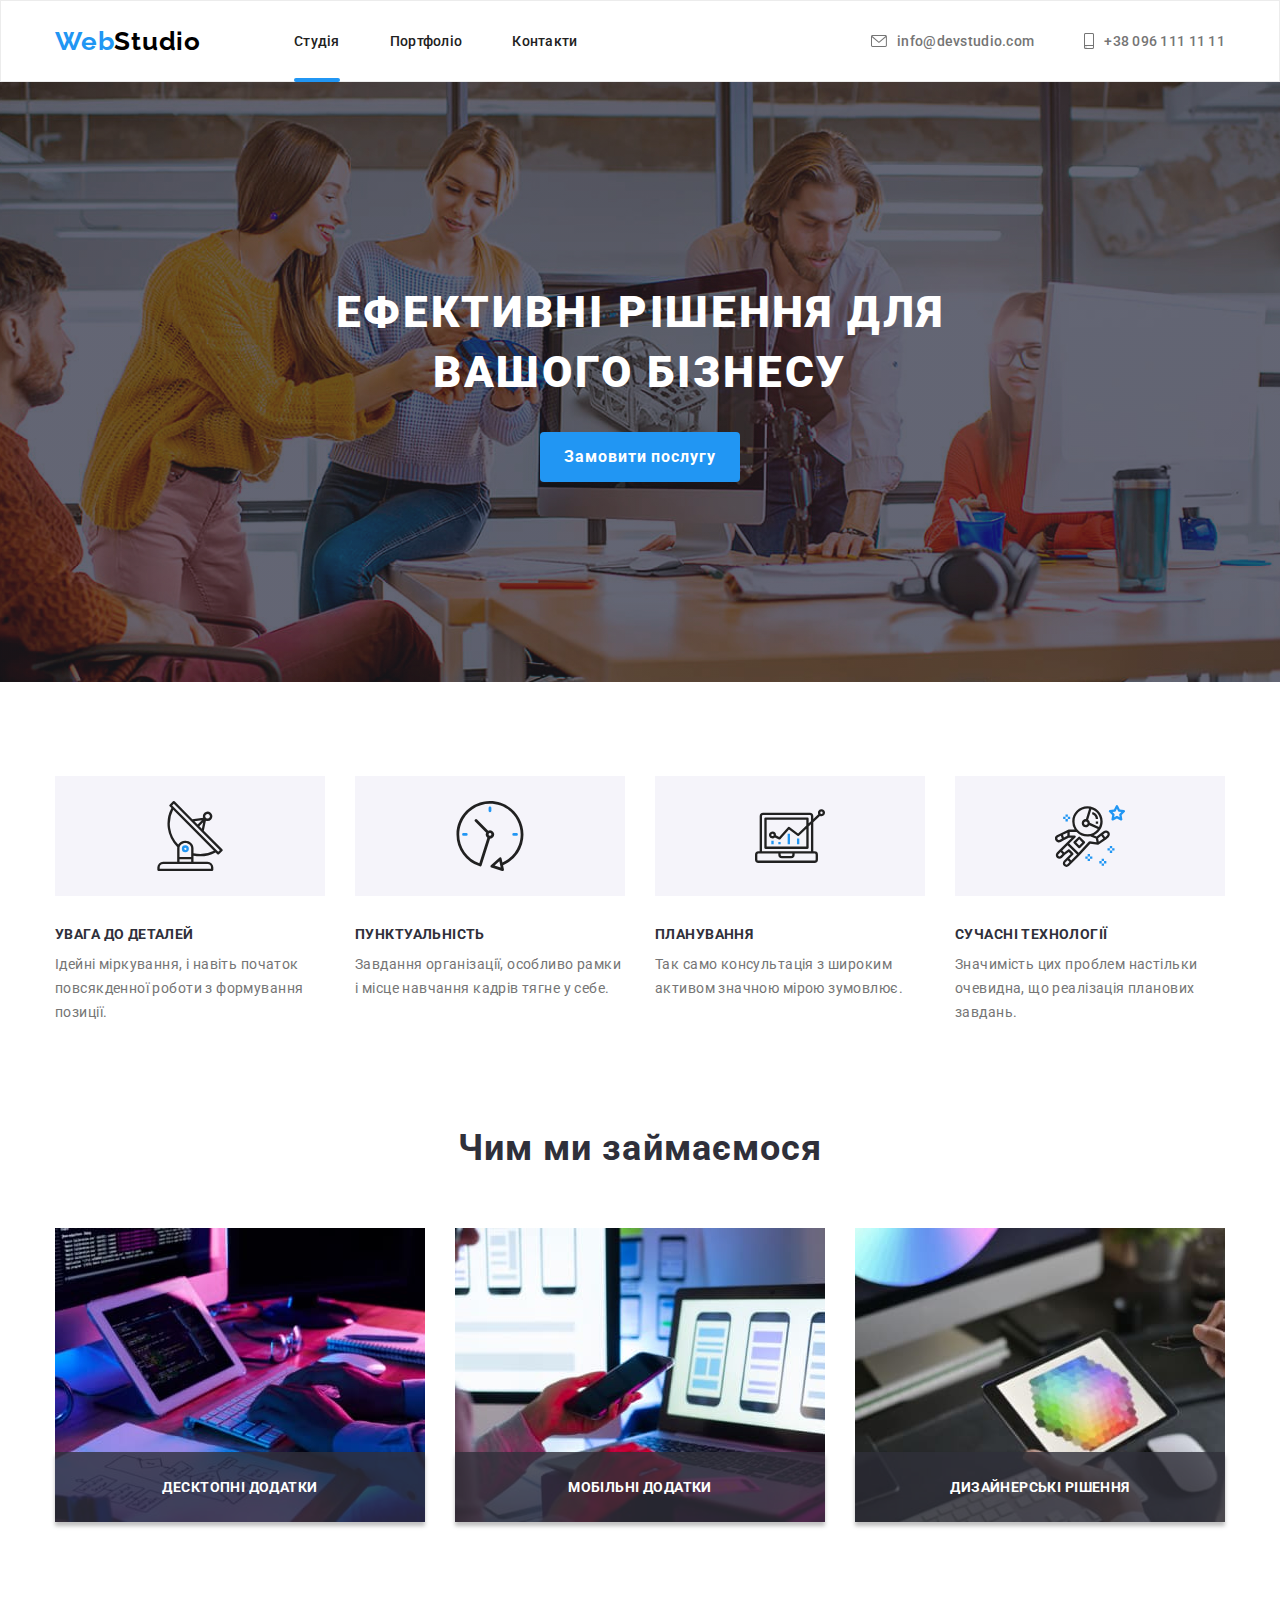
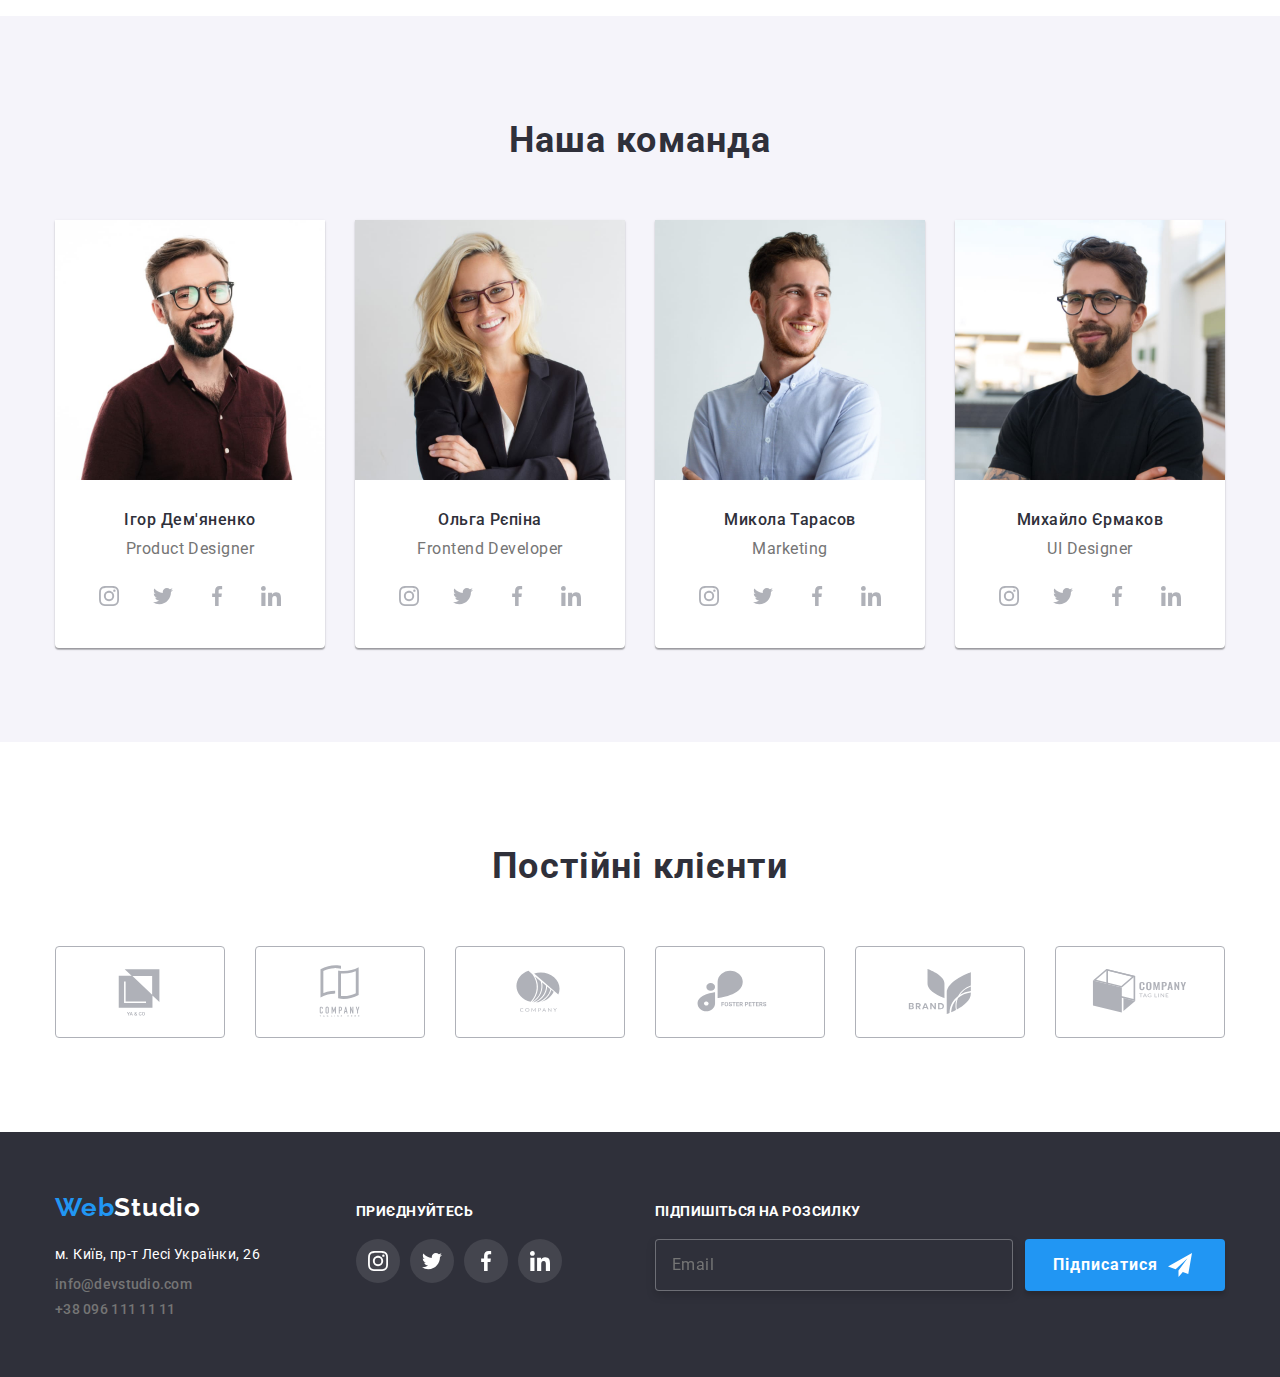
==== commit 40b45213: "hw 7 after corrections" ====
--- a/index.html
+++ b/index.html
@@ -21,7 +21,6 @@
     />
     <!-- Стилі CSS -->
 
-    <!-- <link rel="stylesheet" href="./css/styles.css" /> -->
     <link rel="stylesheet" href="./css/main.min.css" />
   </head>
   <body>
--- a/css/main.min.css
+++ b/css/main.min.css
@@ -1 +1 @@
-:root{--logo: #000000;--btn-hover: #188ce8;--primary-text-color: #757575;--secondary-text-color: #212121;--third-text-color: #ffffff;--accent-text-color: #2196f3;--primary-bg-color: #ffffff;--secondary-bg-color: #2f303a;--third-bg-color: #f5f4fa;--forth-bg-color: #f5f5f5;--icons: #afb1b8;--transition1: color 250ms cubic-bezier(0.4, 0, 0.2, 1);--transition2: background-color 250ms cubic-bezier(0.4, 0, 0.2, 1)}p,h1,h2,h3,h4,h5,h6{margin:0px}ul{margin:0px;padding-left:0px}body{font-family:"Roboto",sans-serif;background-color:var(--primary-bg-color);color:var(--secondary-bg-color);font-size:14px}.section{padding:94px 0px}.section:last-child{padding:94px 0px}.section__title{margin-bottom:50px;font-size:36px;line-height:1.67;text-align:center;letter-spacing:.03em}.container{width:1200px;padding:0 15px;margin:0 auto}.link{text-decoration:none}.list{list-style:none;text-decoration:none;padding:0px;margin:0px}img{display:block;max-width:100%;height:auto}h1,h2,h3,h4,h5,h6,p{margin:0px}ul,ol{padding-left:0px;margin:0px}.visually-hidden{position:absolute;width:1px;height:1px;margin:-1px;border:0;padding:0;white-space:nowrap;-webkit-clip-path:inset(100%);clip-path:inset(100%);clip:rect(0 0 0 0);overflow:hidden}.page-header{border:1px solid #ececec}.navigation-contact{display:flex}.navigation{display:flex;align-items:center;margin-right:auto}.logo{text-decoration:none;font-family:"Raleway";font-weight:700;font-size:26px;line-height:1.19;letter-spacing:.03em}.logo--dark{margin-right:93px;color:var(--logo)}.logo__accent{font-family:"Raleway" sans-serif;font-weight:700;font-size:26px;line-height:1.19;letter-spacing:.03em;color:var(--accent-text-color)}.navigation-list .navigation__link{text-decoration:none;font-weight:500;line-height:1.14;letter-spacing:.02em;color:var(--secondary-text-color);transition-property:color;transition-duration:250ms;transition-timing-function:cubic-bezier(0.4, 0, 0.2, 1)}.navigation-list{display:flex;align-items:center;gap:50px}.navigation-list .navigation__link:hover,.navigation-list .navigation__link:focus{color:var(--accent-text-color)}.navigation-list:last-child{margin-right:auto}.navigation-list .current{color:var(--accent-text-color)}.navigation__link{display:inline-block;position:relative;opacity:1}.navigation__link::after{content:"";position:absolute;left:0px;bottom:-33px;width:100%;height:4px;border-radius:2px;background-color:var(--accent-text-color);opacity:0;transition:opacity 250ms}.navigation__link:hover::after,.navigation__link:focus::after{content:"";position:absolute;left:0px;bottom:-33px;width:100%;height:4px;border-radius:2px;background-color:var(--accent-text-color);opacity:1}.current::after{content:"";position:absolute;left:0px;bottom:-33px;width:100%;height:4px;border-radius:2px;background-color:var(--accent-text-color);opacity:1}.contact{display:flex}.contact .contact__link{color:var(--primary-text-color);font-weight:500;line-height:1.14;letter-spacing:.02em}.contact__link{display:flex;align-items:center;transition-property:color;transition-duration:250ms;transition-timing-function:cubic-bezier(0.4, 0, 0.2, 1)}.contact__icon{margin-right:10px;fill:currentColor;transition-property:fill;transition-duration:250ms;transition-timing-function:cubic-bezier(0.4, 0, 0.2, 1)}.contact .contact__link:hover{color:var(--accent-text-color)}.contact__link:hover .contact__icon{fill:var(--accent-text-color)}.contact{display:flex;align-items:center}.contact__item{padding:32px 0;margin-right:50px}.contact__item:last-child{margin-right:0px}.hero{padding-top:200px;padding-bottom:200px;margin:0 auto;text-align:center;background-color:var(--secondary-bg-color);background-image:linear-gradient(rgba(47, 48, 58, 0.4), rgba(47, 48, 58, 0.4)),url(../images/hero-img.jpg);background-repeat:no-repeat;background-size:cover;background-position:center;max-width:1600px}.hero__title{margin-bottom:30px;margin-left:auto;margin-right:auto;width:696px;white-space:normal;font-weight:900;font-size:44px;line-height:1.36;text-align:center;letter-spacing:.06em;text-transform:uppercase;color:var(--third-text-color)}.hero__btn{border-radius:4px;padding:10px 24px;display:inline-block;min-width:200px;min-height:50px;text-align:center;background-color:var(--accent-text-color);color:var(--third-text-color);font-family:inherit;font-weight:700;font-size:16px;letter-spacing:.06em;border:none;cursor:pointer;transition-property:background-color;transition-duration:250ms;transition-timing-function:cubic-bezier(0.4, 0, 0.2, 1)}.hero__btn:hover,.hero__btn:focus{background-color:var(--btn-hover)}.feature{display:flex}.features__item{margin-right:30px;width:270px}.features__item:last-child{margin-right:0px}.icon{display:flex;justify-content:center;align-items:center;padding:25px 100px;background-color:var(--third-bg-color);margin-bottom:30px}.features-titles{margin-bottom:10px;font-size:14px;line-height:1.14;letter-spacing:.03em;text-transform:uppercase}.features-text{line-height:1.71;letter-spacing:.03em;color:var(--primary-text-color)}.about-us{padding-top:0px}.about-list{display:flex;gap:30px}.about__img{position:relative;width:370px}.about__overlay-text{position:absolute;bottom:0;left:0;width:100%;padding-top:27px;padding-bottom:27px;background:rgba(47,48,58,.8);box-shadow:0px 4px 4px rgba(0,0,0,.25);font-weight:700;font-size:14px;line-height:1.14;text-align:center;letter-spacing:.03em;text-transform:uppercase;color:var(--third-text-color)}.team{background-color:var(--third-bg-color)}.team-list{display:flex;gap:30px}.team__member{text-align:center;background-color:var(--primary-bg-color);box-shadow:0px 1px 3px rgba(0,0,0,.12),0px 1px 1px rgba(0,0,0,.14),0px 2px 1px rgba(0,0,0,.2);border-radius:0px 0px 4px 4px}.team__text{padding:30px 0}.team__name{margin-bottom:10px;font-weight:500;font-size:16px;line-height:1.18;letter-spacing:.03em}.team__position{font-size:16px;line-height:1.18;letter-spacing:.03em;margin-bottom:16px;color:var(--primary-text-color)}.team-social-list{display:flex;justify-content:center;align-items:center}.team-social__item{width:44px;height:44px}.team-social__item:not(:last-child){margin-right:10px}.team-social__link{width:100%;height:100%;display:flex;background-color:var(--primary-bg-color);border-radius:50%;justify-content:center;align-items:center;transition-property:background-color;transition-duration:250ms;transition-timing-function:cubic-bezier(0.4, 0, 0.2, 1)}.team-social__link:hover .team-social__icons,.team-social__link:focus .team-social__icons{fill:var(--third-text-color)}.team-social__link:hover,.team-social__link:focus{background-color:var(--accent-text-color)}.team-social__icons{fill:var(--icons);transition-property:fill;transition-duration:250ms;transition-timing-function:cubic-bezier(0.4, 0, 0.2, 1)}.customer-list{display:flex;justify-content:center;align-items:center}.customer__item{width:170px;height:92px}.customer__item:not(:last-child){margin-right:30px}.customer__link{width:100%;height:100%;display:flex;justify-content:center;align-items:center;border:1px solid #afb1b8;border-radius:4px;transition-property:border-color;transition-duration:250ms;transition-timing-function:cubic-bezier(0.4, 0, 0.2, 1)}.customer__link:hover .customer__icons,.customer__link:focus .customer__icons{fill:var(--accent-text-color)}.customer__link:hover,.customer__link:focus{border-color:var(--accent-text-color)}.customer__icons{fill:var(--icons);transition-property:fill;transition-duration:250ms;transition-timing-function:cubic-bezier(0.4, 0, 0.2, 1)}.footer{padding:60px 0;background-color:var(--secondary-bg-color)}.logo{text-decoration:none;font-family:"Raleway";font-weight:700;font-size:26px;line-height:1.19;letter-spacing:.03em}.logo--light{display:inline-block;margin-bottom:20px;color:var(--third-text-color)}.logo-accent{font-family:"Raleway";font-weight:700;font-size:26px;line-height:1.19;letter-spacing:.03em;color:var(--accent-text-color)}.footer-adr{font-style:normal}.address{display:block;text-decoration:none;font-size:14px;line-height:1.71;letter-spacing:.03em;color:var(--third-text-color)}.contact{margin-bottom:9px}.contact:last-child{margin-bottom:0}.contact__link{line-height:1.71;letter-spacing:.03em;color:rgba(255,255,255,.6);text-decoration:none}.contact__link:hover,.contact__link:focus{color:var(--accent-text-color)}.contact__link{display:flex}.footer-all{display:flex;align-items:baseline}.footer-logo-address{min-width:231px}.footer-logo-address--move{margin-right:70px}.footer-social-links--move{margin-right:93px}.footer-social-links__title{font-family:"Roboto";font-style:normal;font-weight:700;font-size:14px;line-height:1.14;letter-spacing:.03em;text-transform:uppercase;margin-bottom:20px;color:var(--third-text-color)}.footer-social-list{display:flex;justify-content:center;align-items:center}.footer-social__item{width:44px;height:44px}.footer-social__item:not(:last-child){margin-right:10px}.footer-social__link{width:100%;height:100%;display:flex;justify-content:center;align-items:center;background-color:rgba(255,255,255,.1019607843);border-radius:50%;transition-property:background-color;transition-duration:250ms;transition-timing-function:cubic-bezier(0.4, 0, 0.2, 1)}.footer-social__link:hover .footer-social__icons,.footer-social__link:focus .footer-social__icons{fill:var(--third-text-color)}.footer-social__link:hover,.footer-social__link:focus{background-color:var(--accent-text-color)}.footer-social__icons{fill:var(--third-text-color);transition-property:fill;transition-duration:250ms;transition-timing-function:cubic-bezier(0.4, 0, 0.2, 1)}.form-field{display:flex}.form-field input{margin-right:12px;padding:15px 16px}.form{display:flex;flex-direction:column}.label{margin-bottom:20px;font-family:"Roboto";font-style:normal;font-weight:700;font-size:14px;line-height:1.14;letter-spacing:.03em;text-transform:uppercase;color:#fff}.input-and-btn{display:flex}.form-input{min-width:358px;font-weight:400;font-size:16px;line-height:20px;letter-spacing:.03em;color:rgba(255,255,255,.6);background-color:var(--secondary-bg-color);border:1px solid rgba(255,255,255,.3);filter:drop-shadow(0px 4px 4px rgba(0, 0, 0, 0.15));border-radius:4px}.subscribe-btn{display:flex;flex-direction:row;width:200px;font-weight:700;font-size:16px;line-height:30px;padding:10px 28px;align-items:center;text-align:center;letter-spacing:.06em;color:#fff;background:#2196f3;box-shadow:0px 4px 4px rgba(0,0,0,.15);border-radius:4px;border:var(--accent-text-color);cursor:pointer;transition:background-color 250ms cubic-bezier(0.4, 0, 0.2, 1)}.subscribe-btn:hover,.subscribe-btn:focus{background-color:var(--btn-hover)}.icon-send{display:flex;align-items:center;margin-left:10px}.filtr{justify-content:center;display:flex;gap:8px}.filtr--move{margin-bottom:50px}.filtr__btn{padding:6px 22px;border-radius:4px;font-family:inherit;font-weight:500;font-size:16px;line-height:1.62;letter-spacing:.03em;color:var(--secondary-text-color);border:rgba(0,0,0,0);cursor:pointer;transition-property:color,background-color,box-shadow;transition-duration:250ms;transition-timing-function:cubic-bezier(0.4, 0, 0.2, 1)}.filtr__btn:hover,.filtr__btn:focus{background-color:var(--accent-text-color);color:var(--third-text-color);box-shadow:0px 3px 1px rgba(0,0,0,.1),0px 1px 2px rgba(0,0,0,.08),0px 2px 2px rgba(0,0,0,.12)}.website-list{display:flex;flex-wrap:wrap;gap:30px}.website-list__item{max-width:370px;width:calc((100% - 60px)/3);background:#fff;border:1px solid #eee}.website-list__item:hover .website-list__overlay-text{transform:translateY(0)}.website-list__link{display:inline-block;transition-property:box-shadow;transition-duration:250ms;transition-timing-function:cubic-bezier(0.4, 0, 0.2, 1)}.website-list__link:hover{box-shadow:0px 1px 1px rgba(0,0,0,.12),0px 4px 4px rgba(0,0,0,.06),1px 4px 6px rgba(0,0,0,.16)}.website-list__overlay{position:relative;overflow:hidden}.website-list__overlay-text{position:absolute;padding:63px 24px;height:100%;top:0;font-family:"Roboto";font-style:normal;font-weight:400;font-size:18px;line-height:1.56;letter-spacing:.03em;color:var(--third-text-color);background-color:rgba(33,150,243,.8980392157);transform:translateY(100%);transition-property:transform;transition-duration:250ms;transition-timing-function:cubic-bezier(0.4, 0, 0.2, 1)}.project{padding:20px 24px}.project__title{margin-bottom:4px;font-size:18px;line-height:2;letter-spacing:.06em;color:var(--secondary-text-color)}.project__text{font-size:16px;line-height:1.9;letter-spacing:.03em;color:var(--primary-text-color)}.backdrop{position:fixed;top:50%;left:50%;transform:translate(-50%, -50%);width:100%;height:100%;background:rgba(0,0,0,.2);opacity:1;transition:opacity 300ms linear,visibility 300ms linear}.modal{position:absolute;width:528px;height:581px;top:50%;left:50%;padding:40px;transform:translate(-50%, -50%);background-color:#fff;box-shadow:0px 1px 3px rgba(0,0,0,.12),0px 1px 1px rgba(0,0,0,.14),0px 2px 1px rgba(0,0,0,.2);border-radius:4px;opacity:1;transition:transform 700ms linear}.backdrop.is-hidden .modal{visibility:hidden;opacity:0;pointer-events:none;transform:translate(-50%, -50%)}.modal-close{position:absolute;top:8px;right:8px;width:30px;height:30px;display:flex;justify-content:center;align-items:center;background-color:rgba(0,0,0,0);background:#fff;border:1px solid rgba(0,0,0,.1);border-radius:50%;cursor:pointer;transition:box-shadow 250ms cubic-bezier(0.4, 0, 0.2, 1)}.svg-close{transition:fill 250ms cubic-bezier(0.4, 0, 0.2, 1)}.modal-close:focus .svg-close,.modal-close:hover .svg-close{fill:var(--accent-text-color)}.is-hidden{visibility:hidden;opacity:0;pointer-events:none}.modal-title{margin-bottom:12px;font-weight:700;font-size:20px;line-height:23px;text-align:center;letter-spacing:.03em;color:#212121}.modal-items{margin-bottom:10px}.form-label{display:flex;flex-direction:column;font-weight:400;font-size:12px;line-height:14px;letter-spacing:.01em;color:#757575}.modal-icon{position:relative}.modal-form-input{width:100%;height:40px;padding-top:12px;padding-bottom:12px;padding-left:42px;margin-top:4px;border:1px solid rgba(33,33,33,.2);border-radius:4px;cursor:pointer;transition:border-color 250ms cubic-bezier(0.4, 0, 0.2, 1)}.modal-form-input:focus,.modal-form-input:hover{border-color:var(--accent-text-color);outline:rgba(0,0,0,0)}.modal-form-input:focus+.svg-form,.modal-form-input:hover+.svg-form{fill:var(--accent-text-color)}.svg-form{position:absolute;top:50%;left:12px;transform:translateY(-50%);transition:fill 250ms cubic-bezier(0.4, 0, 0.2, 1)}.modal-feedback{display:flex;flex-direction:column;width:100%;margin-bottom:20px}textarea{resize:none;min-height:120px;margin-top:4px;padding:12px 16px;border:1px solid rgba(33,33,33,.2);border-radius:4px;transition:border-color 250ms cubic-bezier(0.4, 0, 0.2, 1)}textarea:focus,textarea:hover{border-color:var(--accent-text-color);outline:rgba(0,0,0,0)}.policy{display:flex;justify-content:center;align-items:center;margin-bottom:30px}.policy-checkbox:checked+label::before{border:none;background-image:url(../images/vector.svg);background-color:var(--accent-text-color);background-repeat:no-repeat;background-position:center;background-size:contain}.policy-label{display:flex;align-items:center}.policy-label::before{content:"";width:16px;height:15px;margin-right:7px;border:2px solid;border-color:#000;border-radius:2px}label a{margin-left:4px}.policy-link{font-weight:400;font-size:14px;line-height:1.71;letter-spacing:.03em;color:var(--accent-text-color)}.modal-send-btn{display:block;min-width:200px;min-height:50px;margin-left:auto;margin-right:auto;text-align:center;border-radius:4px;padding:10px 24px;background-color:var(--accent-text-color);color:var(--third-text-color);font-family:inherit;font-weight:700;font-size:16px;letter-spacing:.06em;border:none;cursor:pointer;transition-property:background-color;transition-duration:250ms;transition-timing-function:cubic-bezier(0.4, 0, 0.2, 1)}.modal-send-btn:hover,.modal-send-btn:focus{background-color:var(--btn-hover)}.form-field{display:flex}.form-field input{margin-right:12px;padding:15px 16px}.form{display:flex;flex-direction:column}.label{margin-bottom:20px;font-family:"Roboto";font-style:normal;font-weight:700;font-size:14px;line-height:1.14;letter-spacing:.03em;text-transform:uppercase;color:#fff}.input-and-btn{display:flex}.form-input{min-width:358px;font-weight:400;font-size:16px;line-height:20px;letter-spacing:.03em;color:rgba(255,255,255,.6);background-color:var(--secondary-bg-color);border:1px solid rgba(255,255,255,.3);filter:drop-shadow(0px 4px 4px rgba(0, 0, 0, 0.15));border-radius:4px}.subscribe-btn{display:flex;flex-direction:row;width:200px;font-weight:700;font-size:16px;line-height:30px;padding:10px 28px;align-items:center;text-align:center;letter-spacing:.06em;color:#fff;background:#2196f3;box-shadow:0px 4px 4px rgba(0,0,0,.15);border-radius:4px;border:var(--accent-text-color);cursor:pointer;transition:background-color 250ms cubic-bezier(0.4, 0, 0.2, 1)}.subscribe-btn:hover,.subscribe-btn:focus{background-color:var(--btn-hover)}.icon-send{display:flex;align-items:center;margin-left:10px}/*# sourceMappingURL=main.min.css.map */+:root{--logo: #000000;--btn-hover: #188ce8;--primary-text-color: #757575;--secondary-text-color: #212121;--third-text-color: #ffffff;--accent-text-color: #2196f3;--primary-bg-color: #ffffff;--secondary-bg-color: #2f303a;--third-bg-color: #f5f4fa;--forth-bg-color: #f5f5f5;--icons: #afb1b8;--transition1: color 250ms cubic-bezier(0.4, 0, 0.2, 1);--transition2: background-color 250ms cubic-bezier(0.4, 0, 0.2, 1)}.section{padding:94px 0px}.section:last-child{padding:94px 0px}.section__title{margin-bottom:50px;font-size:36px;line-height:1.67;text-align:center;letter-spacing:.03em}.container{width:1200px;padding:0 15px;margin:0 auto}.link{text-decoration:none}.list{list-style:none;text-decoration:none;padding:0px;margin:0px}.visually-hidden{position:absolute;width:1px;height:1px;margin:-1px;border:0;padding:0;white-space:nowrap;-webkit-clip-path:inset(100%);clip-path:inset(100%);clip:rect(0 0 0 0);overflow:hidden}body{font-family:"Roboto",sans-serif;background-color:var(--primary-bg-color);color:var(--secondary-bg-color);font-size:14px}p,h1,h2,h3,h4,h5,h6{margin:0px}ul,ol{margin:0px;padding-left:0px}img{display:block;max-width:100%;height:auto}.logo{text-decoration:none;font-family:"Raleway";font-weight:700;font-size:26px;line-height:1.1923076923;letter-spacing:0.03em}.logo--dark{margin-right:93px;color:var(--logo)}.logo--light{display:inline-block;margin-bottom:20px;color:var(--third-text-color)}.logo__accent{font-family:"Raleway" sans-serif;font-weight:700;font-size:26px;line-height:1.1923076923;letter-spacing:0.03em;color:var(--accent-text-color)}.navigation-contact{display:flex}.navigation{display:flex;align-items:center;margin-right:auto}.navigation-list{display:flex;align-items:center;gap:50px}.navigation-list:last-child{margin-right:auto}.navigation-list.current{color:var(--accent-text-color)}.navigation-list .navigation__link{text-decoration:none;font-weight:500;font-size:14px;line-height:1.1428571429;letter-spacing:0.02em;color:var(--secondary-text-color);transition-property:color;transition-duration:250ms;transition-timing-function:cubic-bezier(0.4, 0, 0.2, 1)}.navigation-list .navigation__link:hover,.navigation-list .navigation__link:focus{color:var(--accent-text-color)}.navigation__link{display:inline-block;position:relative;opacity:1}.navigation__link::after{content:"";position:absolute;left:0px;bottom:-33px;width:100%;height:4px;border-radius:2px;background-color:var(--accent-text-color);opacity:0;transition:opacity 250ms}.navigation__link:hover::after,.navigation__link:focus::after{content:"";position:absolute;left:0px;bottom:-33px;width:100%;height:4px;border-radius:2px;background-color:var(--accent-text-color);opacity:1}.current::after{content:"";position:absolute;left:0px;bottom:-33px;width:100%;height:4px;border-radius:2px;background-color:var(--accent-text-color);opacity:1}.contact{display:flex;align-items:center}.contact .contact__link{color:var(--primary-text-color);font-weight:500;font-size:14px;line-height:1.1428571429;letter-spacing:0.02em}.contact .contact__link:hover{color:var(--accent-text-color)}.contact__item{padding:32px 0;margin-right:50px}.contact__item:last-child{margin-right:0px}.contact__link{display:flex;align-items:center;transition-property:color;transition-duration:250ms;transition-timing-function:cubic-bezier(0.4, 0, 0.2, 1)}.contact__link:hover .contact__icon{fill:var(--accent-text-color)}.contact__icon{margin-right:10px;fill:currentColor;transition-property:fill;transition-duration:250ms;transition-timing-function:cubic-bezier(0.4, 0, 0.2, 1)}.hero__btn{border-radius:4px;padding:10px 24px;display:inline-block;min-width:200px;min-height:50px;text-align:center;background-color:var(--accent-text-color);color:var(--third-text-color);font-family:inherit;font-weight:700;font-size:16px;line-height:1.875;letter-spacing:0.06em;border:none;cursor:pointer;transition-property:background-color;transition-duration:250ms;transition-timing-function:cubic-bezier(0.4, 0, 0.2, 1)}.hero__btn:hover,.hero__btn:focus{background-color:var(--btn-hover)}.backdrop{position:fixed;top:50%;left:50%;transform:translate(-50%, -50%);width:100%;height:100%;background:rgba(0,0,0,.2);opacity:1;transition:opacity 300ms linear,visibility 300ms linear}.modal{position:absolute;width:528px;height:581px;top:50%;left:50%;padding:40px;transform:translate(-50%, -50%);background-color:#fff;box-shadow:0px 1px 3px rgba(0,0,0,.12),0px 1px 1px rgba(0,0,0,.14),0px 2px 1px rgba(0,0,0,.2);border-radius:4px;opacity:1;transition:transform 700ms linear}.backdrop.is-hidden .modal{visibility:hidden;opacity:0;pointer-events:none;transform:translate(-50%, -50%)}.modal-close{position:absolute;top:8px;right:8px;width:30px;height:30px;display:flex;justify-content:center;align-items:center;background-color:rgba(0,0,0,0);background:#fff;border:1px solid rgba(0,0,0,.1);border-radius:50%;cursor:pointer;transition:box-shadow 250ms cubic-bezier(0.4, 0, 0.2, 1)}.modal-close:focus .svg-close,.modal-close:hover .svg-close{fill:var(--accent-text-color)}.svg-close{transition:fill 250ms cubic-bezier(0.4, 0, 0.2, 1)}.is-hidden{visibility:hidden;opacity:0;pointer-events:none}.modal-title{margin-bottom:12px;font-weight:700;font-size:20px;line-height:1.15;letter-spacing:0.03em;text-align:center;color:#212121}.modal-items{margin-bottom:10px}.form-label{display:flex;flex-direction:column;font-weight:400;font-size:12px;line-height:1.1666666667;letter-spacing:0.01em;color:#757575}.modal-icon{position:relative}.modal-form-input{width:100%;height:40px;padding-top:12px;padding-bottom:12px;padding-left:42px;margin-top:4px;border:1px solid rgba(33,33,33,.2);border-radius:4px;cursor:pointer;transition:border-color 250ms cubic-bezier(0.4, 0, 0.2, 1)}.modal-form-input:focus,.modal-form-input:hover{border-color:var(--accent-text-color);outline:rgba(0,0,0,0)}.modal-form-input:focus+.svg-form,.modal-form-input:hover+.svg-form{fill:var(--accent-text-color)}.svg-form{position:absolute;top:50%;left:12px;transform:translateY(-50%);transition:fill 250ms cubic-bezier(0.4, 0, 0.2, 1)}.modal-feedback{display:flex;flex-direction:column;width:100%;margin-bottom:20px}textarea{resize:none;min-height:120px;margin-top:4px;padding:12px 16px;border:1px solid rgba(33,33,33,.2);border-radius:4px;transition:border-color 250ms cubic-bezier(0.4, 0, 0.2, 1)}textarea:focus,textarea:hover{border-color:var(--accent-text-color);outline:rgba(0,0,0,0)}.policy{display:flex;justify-content:center;align-items:center;margin-bottom:30px}.policy-checkbox:checked+label::before{border:none;background-image:url(../images/vector.svg);background-color:var(--accent-text-color);background-repeat:no-repeat;background-position:center;background-size:contain}.policy-label{display:flex;align-items:center}.policy-label::before{content:"";width:16px;height:15px;margin-right:7px;border:2px solid;border-color:#000;border-radius:2px}label a{margin-left:4px}.policy-link{font-weight:400;font-size:14px;line-height:1.7142857143;letter-spacing:0.03em;color:var(--accent-text-color)}.modal-send-btn{display:block;min-width:200px;min-height:50px;margin-left:auto;margin-right:auto;text-align:center;border-radius:4px;padding:10px 24px;background-color:var(--accent-text-color);color:var(--third-text-color);font-weight:700;font-size:16px;line-height:1.875;letter-spacing:0.06em;font-family:inherit;border:none;cursor:pointer;transition-property:background-color;transition-duration:250ms;transition-timing-function:cubic-bezier(0.4, 0, 0.2, 1)}.modal-send-btn:hover,.modal-send-btn:focus{background-color:var(--btn-hover)}.page-header{border:1px solid #ececec}.hero{padding-top:200px;padding-bottom:200px;margin:0 auto;text-align:center;background-color:var(--secondary-bg-color);background-image:linear-gradient(rgba(47, 48, 58, 0.4), rgba(47, 48, 58, 0.4)),url(../images/hero-img.jpg);background-repeat:no-repeat;background-size:cover;background-position:center;max-width:1600px}.hero__title{margin-bottom:30px;margin-left:auto;margin-right:auto;width:696px;white-space:normal;font-weight:900;font-size:44px;line-height:1.3636363636;letter-spacing:0.06em;text-align:center;text-transform:uppercase;color:var(--third-text-color)}.feature{display:flex}.features__item{margin-right:30px;width:270px}.features__item:last-child{margin-right:0px}.icon{display:flex;justify-content:center;align-items:center;padding:25px 100px;background-color:var(--third-bg-color);margin-bottom:30px}.features-titles{margin-bottom:10px;font-weight:700;font-size:14px;line-height:1.1428571429;letter-spacing:0.03em;text-transform:uppercase}.features-text{font-weight:400;font-size:14px;line-height:1.7142857143;letter-spacing:0.03em;color:var(--primary-text-color)}.about-us{padding-top:0px}.about-list{display:flex;gap:30px}.about__img{position:relative;width:370px}.about__overlay-text{position:absolute;bottom:0;left:0;width:100%;padding-top:27px;padding-bottom:27px;background:rgba(47,48,58,.8);box-shadow:0px 4px 4px rgba(0,0,0,.25);font-weight:700;font-size:14px;line-height:1.1428571429;letter-spacing:0.03em;text-align:center;text-transform:uppercase;color:var(--third-text-color)}.team{background-color:var(--third-bg-color)}.team-list{display:flex;gap:30px}.team__member{text-align:center;background-color:var(--primary-bg-color);box-shadow:0px 1px 3px rgba(0,0,0,.12),0px 1px 1px rgba(0,0,0,.14),0px 2px 1px rgba(0,0,0,.2);border-radius:0px 0px 4px 4px}.team__text{padding:30px 0}.team__name{margin-bottom:10px;font-weight:500;font-size:16px;line-height:1.1875;letter-spacing:0.03em}.team__position{margin-bottom:16px;font-weight:400;font-size:16px;line-height:1.1875;letter-spacing:0.03em;color:var(--primary-text-color)}.team-social-list{display:flex;justify-content:center;align-items:center}.team-social__item{width:44px;height:44px}.team-social__item:not(:last-child){margin-right:10px}.team-social__link{width:100%;height:100%;display:flex;background-color:var(--primary-bg-color);border-radius:50%;justify-content:center;align-items:center;transition-property:background-color;transition-duration:250ms;transition-timing-function:cubic-bezier(0.4, 0, 0.2, 1)}.team-social__link:hover .team-social__icons,.team-social__link:focus .team-social__icons{fill:var(--third-text-color)}.team-social__link:hover,.team-social__link:focus{background-color:var(--accent-text-color)}.team-social__icons{fill:var(--icons);transition-property:fill;transition-duration:250ms;transition-timing-function:cubic-bezier(0.4, 0, 0.2, 1)}.customer-list{display:flex;justify-content:center;align-items:center}.customer__item{width:170px;height:92px}.customer__item:not(:last-child){margin-right:30px}.customer__link{width:100%;height:100%;display:flex;justify-content:center;align-items:center;border:1px solid #afb1b8;border-radius:4px;transition-property:border-color;transition-duration:250ms;transition-timing-function:cubic-bezier(0.4, 0, 0.2, 1)}.customer__link:hover .customer__icons,.customer__link:focus .customer__icons{fill:var(--accent-text-color)}.customer__link:hover,.customer__link:focus{border-color:var(--accent-text-color)}.customer__icons{fill:var(--icons);transition-property:fill;transition-duration:250ms;transition-timing-function:cubic-bezier(0.4, 0, 0.2, 1)}.footer{padding:60px 0;background-color:var(--secondary-bg-color)}.logo-accent{font-family:"Raleway";font-weight:700;font-size:26px;line-height:1.1923076923;letter-spacing:0.03em;color:var(--accent-text-color)}.footer-adr{font-style:normal}.address{display:block;text-decoration:none;font-size:14px;line-height:1.71;letter-spacing:.03em;color:var(--third-text-color)}.contact{margin-bottom:9px}.contact:last-child{margin-bottom:0}.contact__link{display:flex;line-height:1.71;letter-spacing:.03em;color:rgba(255,255,255,.6);text-decoration:none}.contact__link:hover,.contact__link:focus{color:var(--accent-text-color)}.footer-all{display:flex;align-items:baseline}.footer-logo-address{min-width:231px}.footer-logo-address--move{margin-right:70px}.footer-social-links--move{margin-right:93px}.footer-social-links__title{font-family:"Roboto";font-style:normal;font-weight:700;font-size:14px;line-height:1.1428571429;letter-spacing:0.03em;text-transform:uppercase;margin-bottom:20px;color:var(--third-text-color)}.footer-social-list{display:flex;justify-content:center;align-items:center}.footer-social__item{width:44px;height:44px}.footer-social__item:not(:last-child){margin-right:10px}.footer-social__link{width:100%;height:100%;display:flex;justify-content:center;align-items:center;background-color:rgba(255,255,255,.1019607843);border-radius:50%;transition-property:background-color;transition-duration:250ms;transition-timing-function:cubic-bezier(0.4, 0, 0.2, 1)}.footer-social__link:hover .footer-social__icons,.footer-social__link:focus .footer-social__icons{fill:var(--third-text-color)}.footer-social__link:hover,.footer-social__link:focus{background-color:var(--accent-text-color)}.footer-social__icons{fill:var(--third-text-color);transition-property:fill;transition-duration:250ms;transition-timing-function:cubic-bezier(0.4, 0, 0.2, 1)}.form-field{display:flex}.form-field input{margin-right:12px;padding:15px 16px}.form{display:flex;flex-direction:column}.label{margin-bottom:20px;font-family:"Roboto";font-style:normal;font-weight:700;font-size:14px;line-height:1.1428571429;letter-spacing:0.03em;text-transform:uppercase;color:#fff}.input-and-btn{display:flex}.form-input{min-width:358px;font-weight:400;font-size:16px;line-height:1.25;letter-spacing:0.03em;color:rgba(255,255,255,.6);background-color:var(--secondary-bg-color);border:1px solid rgba(255,255,255,.3);filter:drop-shadow(0px 4px 4px rgba(0, 0, 0, 0.15));border-radius:4px}.subscribe-btn{display:flex;flex-direction:row;width:200px;font-weight:700;font-size:16px;line-height:1.875;letter-spacing:0.06em;padding:10px 28px;align-items:center;text-align:center;color:#fff;background:#2196f3;box-shadow:0px 4px 4px rgba(0,0,0,.15);border-radius:4px;border:var(--accent-text-color);cursor:pointer;transition:background-color 250ms cubic-bezier(0.4, 0, 0.2, 1)}.subscribe-btn:hover,.subscribe-btn:focus{background-color:var(--btn-hover)}.icon-send{display:flex;align-items:center;margin-left:10px}.filtr{justify-content:center;display:flex;gap:8px}.filtr--move{margin-bottom:50px}.filtr__btn{padding:6px 22px;border-radius:4px;font-family:inherit;font-weight:500;font-size:16px;line-height:1.625;letter-spacing:0.03em;color:var(--secondary-text-color);border:rgba(0,0,0,0);cursor:pointer;transition-property:color,background-color,box-shadow;transition-duration:250ms;transition-timing-function:cubic-bezier(0.4, 0, 0.2, 1)}.filtr__btn:hover,.filtr__btn:focus{background-color:var(--accent-text-color);color:var(--third-text-color);box-shadow:0px 3px 1px rgba(0,0,0,.1),0px 1px 2px rgba(0,0,0,.08),0px 2px 2px rgba(0,0,0,.12)}.website-list{display:flex;flex-wrap:wrap;gap:30px}.website-list__item{max-width:370px;width:calc((100% - 60px)/3);background:#fff;border:1px solid #eee}.website-list__item:hover .website-list__overlay-text{transform:translateY(0)}.website-list__link{display:inline-block;transition-property:box-shadow;transition-duration:250ms;transition-timing-function:cubic-bezier(0.4, 0, 0.2, 1)}.website-list__link:hover{box-shadow:0px 1px 1px rgba(0,0,0,.12),0px 4px 4px rgba(0,0,0,.06),1px 4px 6px rgba(0,0,0,.16)}.website-list__overlay{position:relative;overflow:hidden}.website-list__overlay-text{position:absolute;padding:63px 24px;height:100%;top:0;font-family:"Roboto";font-style:normal;font-weight:400;font-size:18px;line-height:1.5555555556;letter-spacing:0.03em;color:var(--third-text-color);background-color:rgba(33,150,243,.8980392157);transform:translateY(100%);transition-property:transform;transition-duration:250ms;transition-timing-function:cubic-bezier(0.4, 0, 0.2, 1)}.project{padding:20px 24px}.project__title{margin-bottom:4px;font-weight:700;font-size:18px;line-height:2;letter-spacing:0.06em;color:var(--secondary-text-color)}.project__text{font-weight:400;font-size:16px;line-height:1.875;letter-spacing:0.03em;color:var(--primary-text-color)}/*# sourceMappingURL=main.min.css.map */